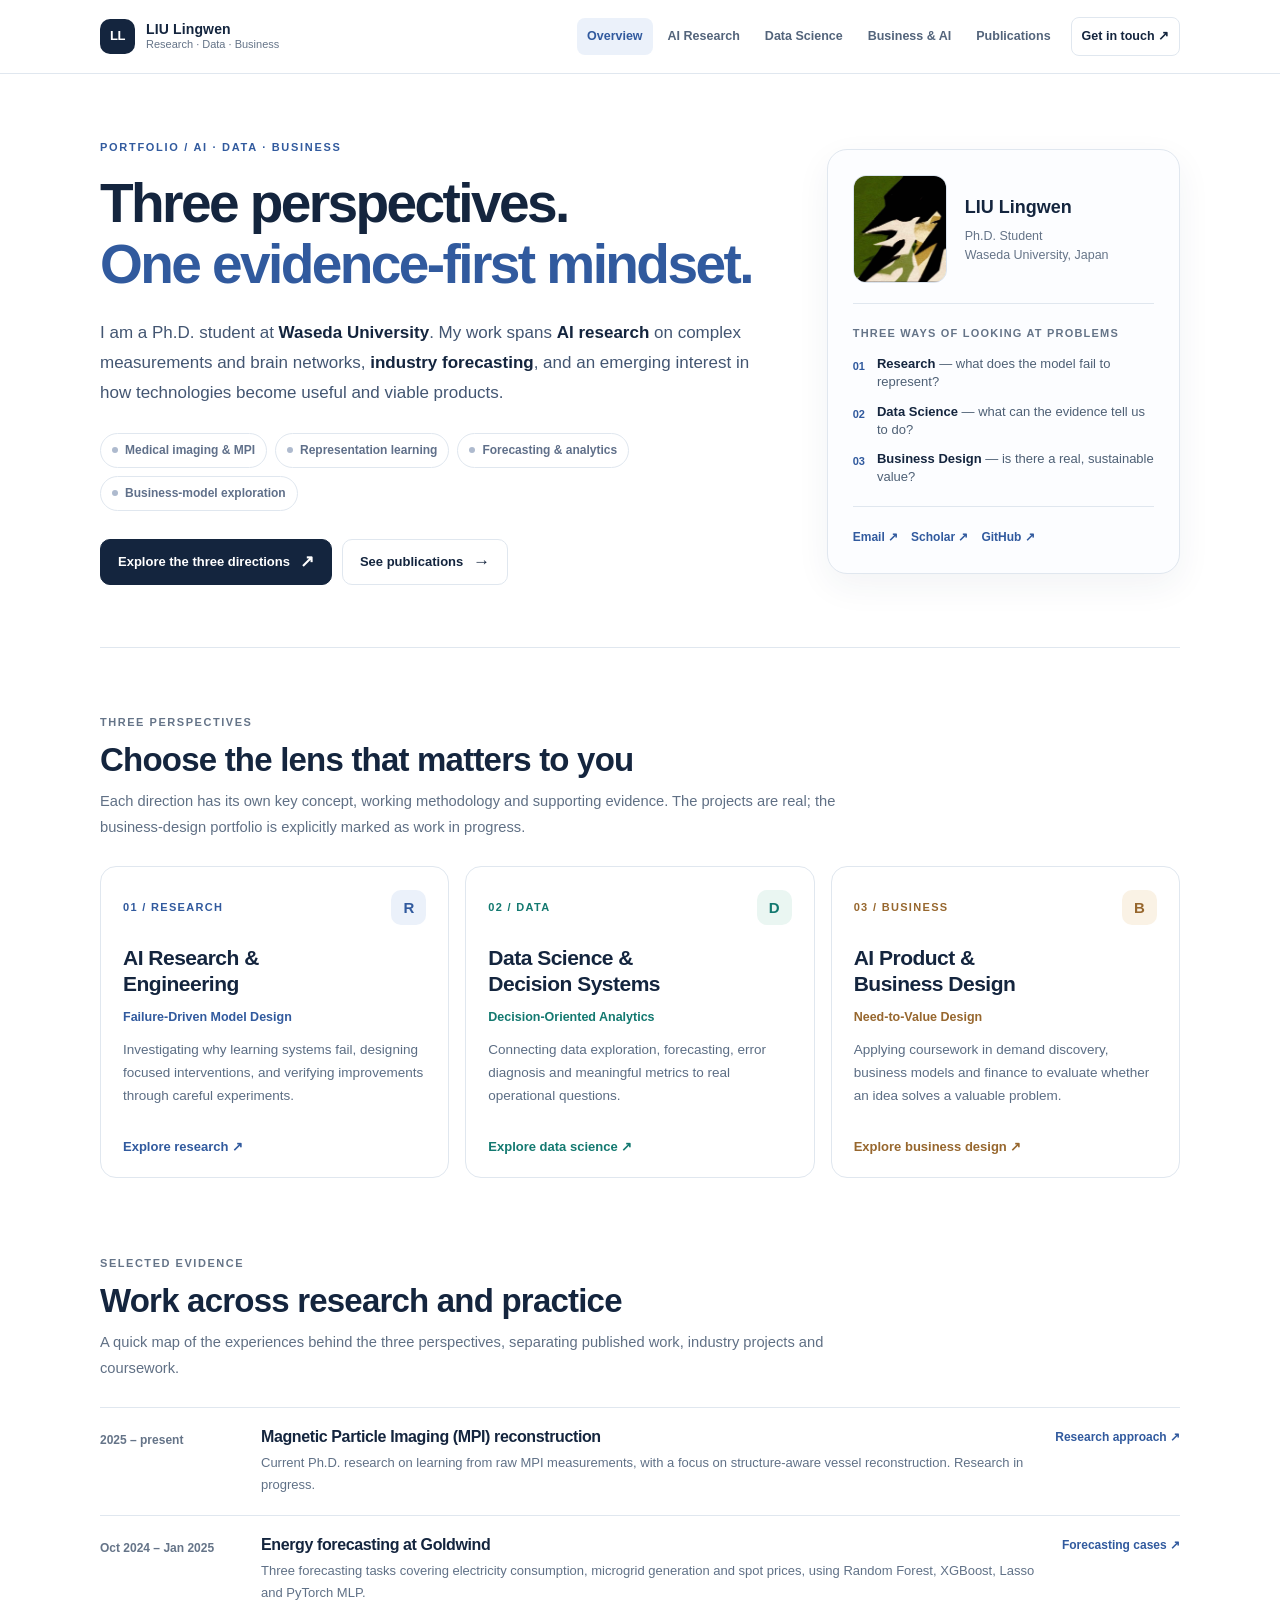
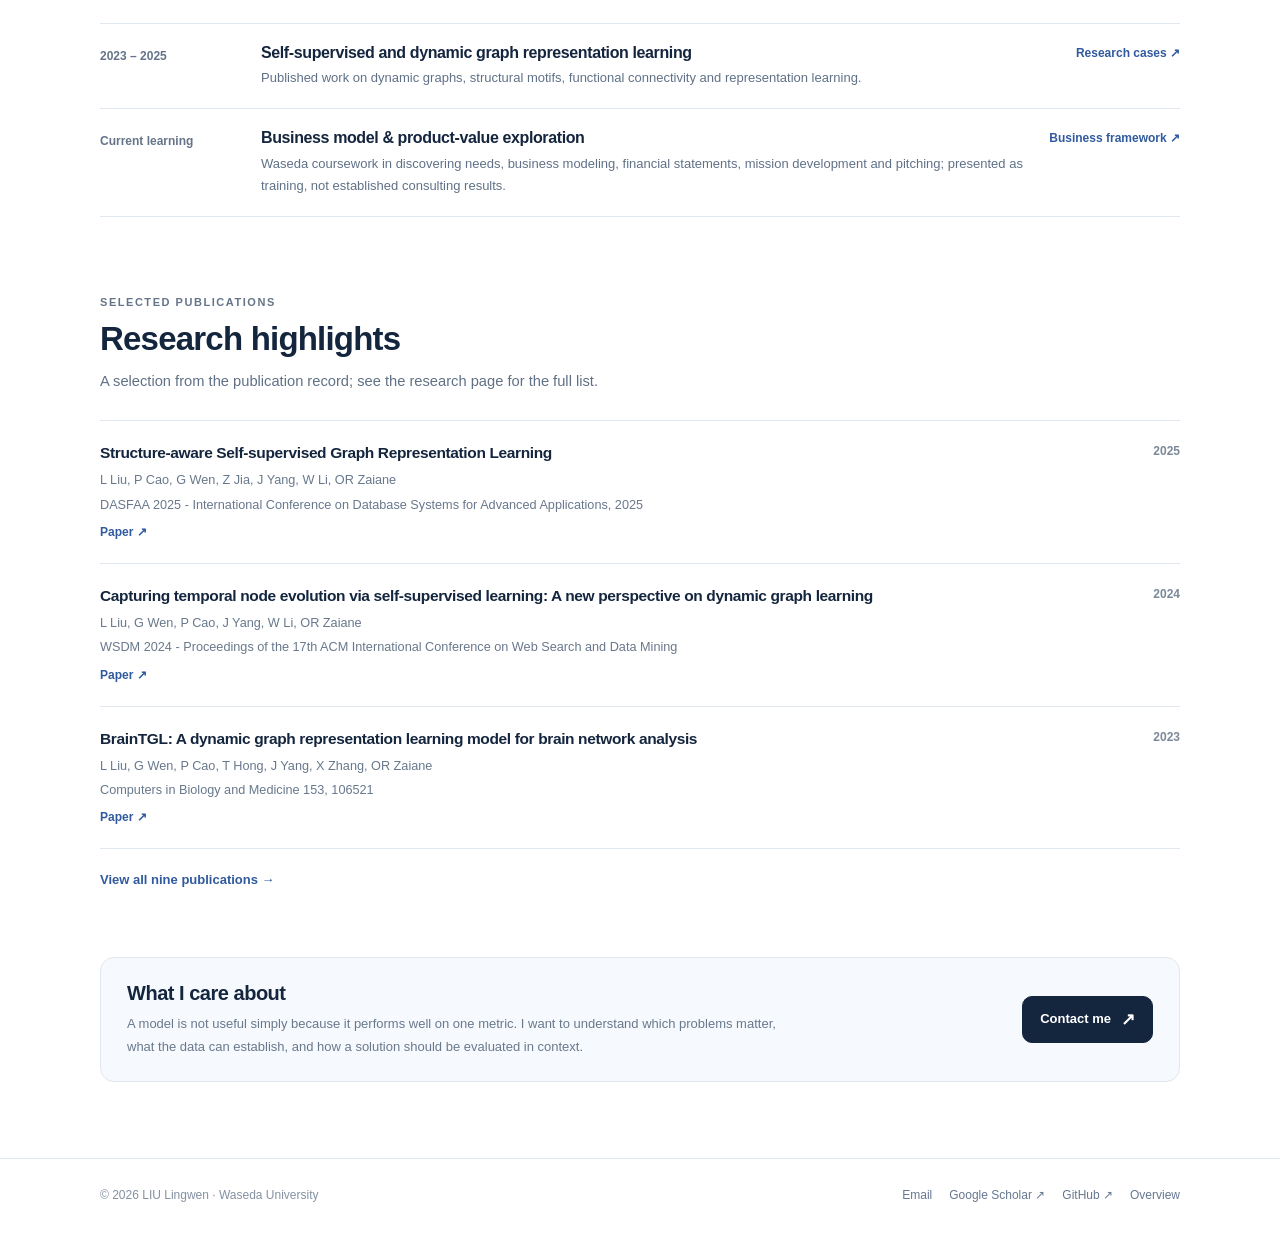
==== index.html @ de0b831f "Add files via upload" ====
<!doctype html>
<html lang="en">
<head>
  <meta charset="utf-8">
  <meta name="viewport" content="width=device-width, initial-scale=1">
  <meta name="description" content="Liu Lingwen | AI research, data science and business design — projects, working methods and publications.">
  <meta name="theme-color" content="#ffffff">
  <title>Overview | LIU Lingwen</title>
  <link rel="stylesheet" href="styles.css">
</head>
<body class="">
  <a class="visually-hidden" href="#main">Skip to main content</a>
  <header class="site-nav">
      <div class="nav-wrap wrap">
        <a class="site-brand" href="index.html" aria-label="Liu Lingwen, home">
          <span class="brand-mark">LL</span>
          <span class="brand-word"><strong>LIU Lingwen</strong><span>Research · Data · Business</span></span>
        </a>
        <nav class="nav-links" aria-label="Primary navigation">
          <a href="index.html" aria-current="page">Overview</a>
          <a href="research.html">AI Research</a>
          <a href="data-science.html">Data Science</a>
          <a href="business.html">Business & AI</a>
          <a href="research.html#publications">Publications</a>
          <a class="nav-contact" href="mailto:liulingwen@akane.waseda.jp">Get in touch ↗</a>
        </nav>
      </div>
    </header>
  <main id="main" class="wrap">
  <section class="hero"><div class="hero-grid">
    <div><div class="eyebrow">Portfolio / AI · Data · Business</div>
      <h1>Three perspectives.<br><span class="punch">One evidence-first mindset.</span></h1><p class="lead">I am a Ph.D. student at <strong>Waseda University</strong>. My work spans <strong>AI research</strong> on complex measurements and brain networks, <strong>industry forecasting</strong>, and an emerging interest in how technologies become useful and viable products.</p>
      <div class="pill-row"><span class="pill">Medical imaging & MPI</span><span class="pill">Representation learning</span><span class="pill">Forecasting & analytics</span><span class="pill">Business-model exploration</span></div><div class="cta-row"><a class="btn primary" href="#directions">Explore the three directions <span class="arr" aria-hidden="true">↗</span></a><a class="btn ghost" href="research.html#publications">See publications <span class="arr" aria-hidden="true">→</span></a></div>
    </div>
    <aside class="profile-panel" aria-label="Profile and current focus">
    <div class="profile-top">
      <div class="avatar" role="img" aria-label="Portrait placeholder; add selfphoto.jpg to show a photograph">
        <span aria-hidden="true">LL</span>
        <img src="selfphoto.jpg" alt="Liu Lingwen" onerror="this.remove()">
      </div>
      <div><div class="profile-name">LIU Lingwen</div><div class="profile-sub">Ph.D. Student<br>Waseda University, Japan</div></div>
    </div>
    <hr class="soft-divider">
    <div class="micro-heading">Three ways of looking at problems</div>
    <div class="panel-list">
      <div class="panel-item"><span class="num">01</span><span><strong>Research</strong> — what does the model fail to represent?</span></div>
      <div class="panel-item"><span class="num">02</span><span><strong>Data Science</strong> — what can the evidence tell us to do?</span></div>
      <div class="panel-item"><span class="num">03</span><span><strong>Business Design</strong> — is there a real, sustainable value?</span></div>
    </div>
    <hr class="soft-divider">
    <div class="quicklinks"><a href="mailto:liulingwen@akane.waseda.jp">Email ↗</a><a href="https://scholar.google.com/citations?user=CKPYcu4AAAAJ&amp;hl=en&amp;oi=ao">Scholar ↗</a><a href="https://github.com/LLW-WU">GitHub ↗</a></div>
  </aside>
    </div></section><section class="section" id="directions"><div class="section-title-row"><div><div class="section-kicker">Three perspectives</div><h2 class="section-title">Choose the lens that matters to you</h2><p class="section-intro">Each direction has its own key concept, working methodology and supporting evidence. The projects are real; the business-design portfolio is explicitly marked as work in progress.</p></div></div><div class="track-grid">
  <a class="track-card" href="research.html"><div class="track-top"><span class="track-index">01 / RESEARCH</span><span class="track-icon">R</span></div>
    <h3>AI Research &amp;<br>Engineering</h3><div class="key">Failure-Driven Model Design</div>
    <p>Investigating why learning systems fail, designing focused interventions, and verifying improvements through careful experiments.</p>
    <div class="track-foot">Explore research <span aria-hidden="true">↗</span></div></a>
  <a class="track-card data" href="data-science.html"><div class="track-top"><span class="track-index">02 / DATA</span><span class="track-icon">D</span></div>
    <h3>Data Science &amp;<br>Decision Systems</h3><div class="key">Decision-Oriented Analytics</div>
    <p>Connecting data exploration, forecasting, error diagnosis and meaningful metrics to real operational questions.</p>
    <div class="track-foot">Explore data science <span aria-hidden="true">↗</span></div></a>
  <a class="track-card business" href="business.html"><div class="track-top"><span class="track-index">03 / BUSINESS</span><span class="track-icon">B</span></div>
    <h3>AI Product &amp;<br>Business Design</h3><div class="key">Need-to-Value Design</div>
    <p>Applying coursework in demand discovery, business models and finance to evaluate whether an idea solves a valuable problem.</p>
    <div class="track-foot">Explore business design <span aria-hidden="true">↗</span></div></a>
</div></section><section class="section"><div class="section-title-row"><div><div class="section-kicker">Selected evidence</div><h2 class="section-title">Work across research and practice</h2><p class="section-intro">A quick map of the experiences behind the three perspectives, separating published work, industry projects and coursework.</p></div></div><div class="evidence-list"><article class="evidence-row"><div class="e-date">2025 – present</div><div><h3>Magnetic Particle Imaging (MPI) reconstruction</h3><p>Current Ph.D. research on learning from raw MPI measurements, with a focus on structure-aware vessel reconstruction. Research in progress.</p></div><a href="research.html#mpi">Research approach ↗</a></article><article class="evidence-row"><div class="e-date">Oct 2024 – Jan 2025</div><div><h3>Energy forecasting at Goldwind</h3><p>Three forecasting tasks covering electricity consumption, microgrid generation and spot prices, using Random Forest, XGBoost, Lasso and PyTorch MLP.</p></div><a href="data-science.html#goldwind">Forecasting cases ↗</a></article><article class="evidence-row"><div class="e-date">2023 – 2025</div><div><h3>Self-supervised and dynamic graph representation learning</h3><p>Published work on dynamic graphs, structural motifs, functional connectivity and representation learning.</p></div><a href="research.html#research-cases">Research cases ↗</a></article><article class="evidence-row"><div class="e-date">Current learning</div><div><h3>Business model & product-value exploration</h3><p>Waseda coursework in discovering needs, business modeling, financial statements, mission development and pitching; presented as training, not established consulting results.</p></div><a href="business.html#coursework">Business framework ↗</a></article></div></section><section class="section"><div class="section-title-row"><div><div class="section-kicker">Selected publications</div><h2 class="section-title">Research highlights</h2><p class="section-intro">A selection from the publication record; see the research page for the full list.</p></div></div><div class="pub-list">
<article class="publication"><div><h3>Structure-aware Self-supervised Graph Representation Learning</h3><p>L Liu, P Cao, G Wen, Z Jia, J Yang, W Li, OR Zaiane</p><p>DASFAA 2025 - International Conference on Database Systems for Advanced Applications, 2025</p><div class="pub-actions"><a href="https://dasfaa2025.github.io/paper/research/research_431_paper.pdf" target="_blank" rel="noopener noreferrer">Paper ↗</a></div></div><span class="pub-year">2025</span></article>
<article class="publication"><div><h3>Capturing temporal node evolution via self-supervised learning: A new perspective on dynamic graph learning</h3><p>L Liu, G Wen, P Cao, J Yang, W Li, OR Zaiane</p><p>WSDM 2024 - Proceedings of the 17th ACM International Conference on Web Search and Data Mining</p><div class="pub-actions"><a href="https://dl.acm.org/doi/abs/10.1145/3616855.3635765" target="_blank" rel="noopener noreferrer">Paper ↗</a></div></div><span class="pub-year">2024</span></article>
<article class="publication"><div><h3>BrainTGL: A dynamic graph representation learning model for brain network analysis</h3><p>L Liu, G Wen, P Cao, T Hong, J Yang, X Zhang, OR Zaiane</p><p>Computers in Biology and Medicine 153, 106521</p><div class="pub-actions"><a href="https://www.sciencedirect.com/science/article/pii/S001048252201229X" target="_blank" rel="noopener noreferrer">Paper ↗</a></div></div><span class="pub-year">2023</span></article>
</div><p style="margin-top:16px"><a class="text-link" href="research.html#publications">View all nine publications →</a></p></section><div class="callout"><div><h3>What I care about</h3><p>A model is not useful simply because it performs well on one metric. I want to understand which problems matter, what the data can establish, and how a solution should be evaluated in context.</p></div><a class="btn primary" href="mailto:liulingwen@akane.waseda.jp">Contact me <span class="arr">↗</span></a></div>
  </main>
  <footer class="site-footer">
      <div class="wrap footer-inner">
        <span>© 2026 LIU Lingwen · Waseda University</span>
        <nav class="footer-links" aria-label="Footer links">
          <a href="mailto:liulingwen@akane.waseda.jp">Email</a>
          <a href="https://scholar.google.com/citations?user=CKPYcu4AAAAJ&amp;hl=en&amp;oi=ao" target="_blank" rel="noopener noreferrer">Google Scholar ↗</a>
          <a href="https://github.com/LLW-WU" target="_blank" rel="noopener noreferrer">GitHub ↗</a>
          <a href="index.html">Overview</a>
        </nav>
      </div>
    </footer>
</body>
</html>
---- styles.css ----
/*
 * Liu Lingwen — Three-track portfolio
 * Static, dependency-free, responsive. Edit design tokens below.
 */
:root {
  --ink: #14253e;
  --ink-2: #253a56;
  --body: #314357;
  --muted: #657488;
  --line: #e0e7ef;
  --pale: #f5f8fb;
  --surface: #ffffff;
  --blue: #315a9e;
  --blue-soft: #ebf1fa;
  --green: #137970;
  --green-soft: #eaf6f2;
  --gold: #97672e;
  --gold-soft: #faf2e5;
  --max: 1080px;
  --radius: 15px;
  --shadow: 0 12px 35px rgba(26, 52, 83, .06);
}
* { box-sizing: border-box; }
html { scroll-behavior: smooth; scroll-padding-top: 88px; }
body { margin: 0; color: var(--body); background: var(--surface); font: 15.5px/1.75 ui-sans-serif, -apple-system, BlinkMacSystemFont, 'Segoe UI', 'Noto Sans', 'Helvetica Neue', Arial, sans-serif; }
a { color: var(--blue); text-decoration: none; }
a:hover { text-decoration: underline; }
a:focus-visible, summary:focus-visible { outline: 3px solid #93b4f4; outline-offset: 4px; border-radius: 4px; }
button, input { font: inherit; }
h1,h2,h3,h4,p { margin-top: 0; }
h1,h2,h3,h4 { color: var(--ink); line-height: 1.22; letter-spacing: -.024em; }
p { margin-bottom: 1em; }
strong { color: var(--ink); }
small { font-size: 12px; }
.wrap { width: min(var(--max), calc(100% - 44px)); margin: 0 auto; }
.visually-hidden { position: absolute; width: 1px; height: 1px; padding: 0; margin: -1px; overflow: hidden; clip: rect(0,0,0,0); white-space: nowrap; border: 0; }

/* Navigation */
.site-nav { position: sticky; top: 0; z-index: 30; background: rgba(255, 255, 255, .96); backdrop-filter: blur(16px); border-bottom: 1px solid var(--line); }
.nav-wrap { min-height: 73px; display: flex; justify-content: space-between; align-items: center; gap: 16px; }
.site-brand { display: inline-flex; align-items: center; gap: 11px; text-decoration: none; flex-shrink: 0; }
.site-brand:hover { text-decoration: none; }
.brand-mark { height: 35px; width: 35px; display: grid; place-items: center; border-radius: 10px; background: var(--ink); color: white; font-weight: 780; letter-spacing: -.04em; font-size: 13px; }
.brand-word { display: flex; flex-direction: column; line-height: 1.25; }
.brand-word strong { color: var(--ink); font-size: 14px; letter-spacing: .01em; }
.brand-word span { font-size: 11px; color: var(--muted); }
.nav-links { display: flex; gap: 5px; flex-wrap: wrap; align-items: center; justify-content: flex-end; }
.nav-links a { font-size: 12.5px; font-weight: 650; color: #53647b; border-radius: 8px; padding: 8px 10px; white-space: nowrap; }
.nav-links a:hover { background: var(--pale); color: var(--ink); text-decoration: none; }
.nav-links a[aria-current='page'] { background: var(--blue-soft); color: var(--blue); }
.nav-links .nav-contact { margin-left: 5px; border: 1px solid var(--line); color: var(--ink); }

/* Hero */
.hero { padding: 64px 0 62px; border-bottom: 1px solid var(--line); }
.hero-grid { display: grid; grid-template-columns: minmax(0, 1.45fr) minmax(275px, .78fr); gap: 70px; align-items: center; }
.eyebrow { font-size: 11px; font-weight: 800; letter-spacing: .155em; color: var(--blue); text-transform: uppercase; margin-bottom: 16px; }
.hero h1 { font-weight: 760; font-size: clamp(34px, 4.3vw, 57px); line-height: 1.105; max-width: 730px; letter-spacing: -.047em; margin-bottom: 23px; }
.hero .lead { font-size: 17px; line-height: 1.78; color: #435672; max-width: 690px; margin-bottom: 24px; }
.hero .lead strong { color: var(--ink); }
.punch { color: var(--blue); }
.pill-row { display: flex; flex-wrap: wrap; gap: 8px; margin: 16px 0 28px; }
.pill { display: inline-flex; align-items: center; gap: 7px; font-size: 12px; font-weight: 600; padding: 6px 11px; color: #60708a; border: 1px solid var(--line); background: #fff; border-radius: 999px; }
.pill::before { content: ''; height: 6px; width: 6px; border-radius: 50%; background: #aebace; }
.cta-row { display: flex; flex-wrap: wrap; gap: 10px; align-items: center; }
.btn { display: inline-flex; justify-content: center; align-items: center; gap: 10px; font-size: 13px; font-weight: 750; padding: 11px 17px; border-radius: 10px; border: 1px solid var(--line); background: white; color: var(--ink); transition: .15s ease; }
.btn:hover { text-decoration: none; transform: translateY(-1px); box-shadow: var(--shadow); }
.btn.primary { background: var(--ink); color: white; border-color: var(--ink); }
.btn.ghost { background: #fff; }
.btn .arr { font-size: 17px; line-height: .8; }
.profile-panel, .concept-panel { border: 1px solid var(--line); border-radius: 20px; padding: 25px; background: #fcfdff; box-shadow: var(--shadow); }
.profile-top { display: flex; gap: 18px; align-items: center; }
.avatar { flex: none; width: 94px; height: 108px; background: #e9eef6; border: 1px solid #dbe4ee; border-radius: 13px; overflow: hidden; position: relative; display: grid; place-items: center; }
.avatar span { font-weight: 760; color: #8193aa; font-size: 27px; }
.avatar img { width: 100%; height: 100%; position: absolute; inset: 0; object-fit: cover; }
.profile-name { color: var(--ink); font-size: 18px; font-weight: 760; margin-bottom: 3px; }
.profile-sub { color: var(--muted); font-size: 12.5px; line-height: 1.55; }
.soft-divider { border: 0; border-top: 1px solid var(--line); margin: 20px 0; }
.micro-heading { font-size: 11px; font-weight: 800; letter-spacing: .11em; text-transform: uppercase; color: var(--muted); margin-bottom: 12px; }
.panel-list { display: grid; gap: 11px; }
.panel-item { display: flex; align-items: flex-start; gap: 12px; }
.panel-item .num { flex: none; color: var(--blue); font-weight: 800; font-size: 11px; padding-top: 2px; }
.panel-item span:last-child { line-height: 1.4; font-size: 13px; color: #4e6075; }
.panel-item strong { font-size: 13px; }
.quicklinks { display: flex; flex-wrap: wrap; gap: 9px 13px; font-size: 12px; font-weight: 650; }
.quicklinks a { white-space: nowrap; }
.concept-panel .concept-word { font-size: clamp(25px, 2.5vw, 33px); font-weight: 770; color: var(--ink); line-height: 1.18; letter-spacing: -.035em; margin: 12px 0 12px; }
.concept-panel .concept-definition { font-size: 14px; color: #52647c; line-height: 1.7; }
.concept-panel .concept-note { font-size: 12px; color: var(--muted); }
.theme-research { --theme: var(--blue); --theme-soft: var(--blue-soft); }
.theme-data { --theme: var(--green); --theme-soft: var(--green-soft); }
.theme-business { --theme: var(--gold); --theme-soft: var(--gold-soft); }
.theme-research .eyebrow,.theme-data .eyebrow,.theme-business .eyebrow { color: var(--theme); }
.theme-research .punch,.theme-data .punch,.theme-business .punch { color: var(--theme); }
.theme-research .concept-panel,.theme-data .concept-panel,.theme-business .concept-panel { background: var(--theme-soft); border-color: transparent; }

/* Sections */
.section { padding: 65px 0 0; }
.section + .section { padding-top: 76px; }
.section-title-row { display: flex; justify-content: space-between; align-items: end; gap: 20px; margin-bottom: 26px; }
.section-kicker { font-size: 11px; text-transform: uppercase; color: var(--muted); letter-spacing: .14em; font-weight: 790; margin-bottom: 7px; }
.section-title { font-size: clamp(24px, 2.8vw, 33px); margin: 0 0 9px; }
.section-intro { max-width: 740px; font-size: 14.7px; color: #607085; margin: 0; }
.text-link { font-size: 13px; font-weight: 720; white-space: nowrap; }
.text-link:hover { text-decoration: underline; }

/* Overview cards */
.track-grid { display: grid; grid-template-columns: repeat(3, minmax(0,1fr)); gap: 16px; }
.track-card { --theme: var(--blue); --theme-soft: var(--blue-soft); border: 1px solid var(--line); border-radius: 16px; padding: 23px 22px 19px; display: flex; flex-direction: column; min-height: 309px; transition: transform .18s, box-shadow .18s, border-color .18s; color: var(--body); }
.track-card:hover { transform: translateY(-4px); box-shadow: var(--shadow); border-color: #c6d3e7; text-decoration: none; }
.track-card.data { --theme: var(--green); --theme-soft: var(--green-soft); }
.track-card.business { --theme: var(--gold); --theme-soft: var(--gold-soft); }
.track-top { display: flex; align-items: center; justify-content: space-between; margin-bottom: 20px; }
.track-index { color: var(--theme); font-weight: 800; font-size: 11px; letter-spacing: .12em; }
.track-icon { height: 35px; width: 35px; display: grid; place-items: center; background: var(--theme-soft); color: var(--theme); border-radius: 10px; font-weight: 800; font-size: 15px; }
.track-card h3 { font-size: 21px; margin-bottom: 10px; }
.track-card .key { font-weight: 750; font-size: 12.5px; color: var(--theme); margin-bottom: 11px; }
.track-card p { font-size: 13.5px; color: #5b6d84; line-height: 1.7; }
.track-card .track-foot { margin-top: auto; padding-top: 14px; color: var(--theme); font-size: 13px; font-weight: 750; }

/* Steps and decision logic */
.steps { display: grid; grid-template-columns: repeat(5, minmax(0,1fr)); gap: 9px; counter-reset: st; }
.step { position: relative; min-height: 176px; border: 1px solid var(--line); background: #fcfdff; border-radius: 12px; padding: 17px 14px; }
.step::after { content: '→'; position: absolute; right: -14px; top: 23px; z-index: 1; font-size: 19px; font-weight: 800; color: #9facbb; }
.step:last-child::after { display: none; }
.step-n { font-size: 11px; color: var(--theme,var(--blue)); font-weight: 820; display: block; margin-bottom: 14px; }
.step h3 { font-size: 14px; letter-spacing: -.015em; margin-bottom: 7px; }
.step p { font-size: 12px; line-height: 1.55; color: #627187; margin: 0; }
.judgment-bar { display: grid; grid-template-columns: minmax(160px, .23fr) 1fr; gap: 22px; border-left: 3px solid var(--theme,var(--blue)); padding: 16px 18px; margin-top: 18px; background: #f8fafc; border-radius: 0 12px 12px 0; }
.judgment-bar strong { font-size: 13px; }
.judgment-bar p { font-size: 13px; margin: 0; }

/* Case study */
.case-grid { display: grid; grid-template-columns: repeat(2, minmax(0,1fr)); gap: 16px; }
.case-grid.three { grid-template-columns: repeat(3, minmax(0,1fr)); }
.case-card { padding: 24px; border: 1px solid var(--line); border-radius: 15px; background: white; }
.case-card.feature { background: #fafdff; }
.case-card h3 { font-size: 19px; margin: 10px 0 10px; }
.case-card p { font-size: 13.5px; color: #50637a; }
.case-card ul { font-size: 13.5px; padding-left: 18px; margin: 8px 0 16px; }
.case-card li { margin: 5px 0; }
.card-top { display: flex; flex-wrap: wrap; gap: 7px; align-items: center; }
.status { display: inline-flex; border: 1px solid #d5e1ee; background: #f4f7fb; border-radius: 7px; padding: 3px 8px; font-size: 10.5px; font-weight: 720; color: #54708e; line-height: 1.5; }
.status.published { color: #315f58; background: #eef8f5; border-color: #d4eee5; }
.status.ongoing { color: #805e2a; background: #fcf7ea; border-color: #f0e3c8; }
.status.practice { color: #765f84; background: #f8f3fc; border-color: #e7d9f1; }
.case-meta { font-size: 11.5px !important; color: #7a8997 !important; }
.case-label { font-size: 11px; text-transform: uppercase; letter-spacing: .11em; color: var(--theme, var(--blue)); font-weight: 820; margin-bottom: 5px; }
.case-pair { display: grid; grid-template-columns: 100px 1fr; padding: 10px 0; border-top: 1px solid #e5ebf1; gap: 12px; }
.case-pair dt { font-size: 11.5px; font-weight: 800; color: var(--ink); }
.case-pair dd { font-size: 12.5px; color: #5a6b80; margin: 0; }
.case-pairs { margin: 15px 0 0; }
.case-footer { margin-top: 16px; padding-top: 11px; border-top: 1px solid var(--line); font-size: 12.5px; }
.case-footer a { font-weight: 730; }
.feature-story { display: grid; grid-template-columns: 1.16fr .84fr; gap: 40px; padding: 29px; background: #f8fafc; border-radius: 18px; border: 1px solid var(--line); }
.feature-story h3 { font-size: 25px; margin: 13px 0; }
.feature-story p { color: #53647c; font-size: 14px; }
.feature-story .story-support { border-left: 1px solid #d9e2eb; padding-left: 25px; }
.feature-story dl { margin: 0; }
.feature-story dt { color: var(--ink); font-weight: 760; font-size: 12px; margin: 0 0 3px; }
.feature-story dd { color: #5b6c80; font-size: 12.5px; margin: 0 0 16px; }
.context-note { background: #fbfcfe; border: 1px dashed #cbd7e4; border-radius: 12px; font-size: 12.5px; padding: 13px 16px; color: #64758b; margin-top: 18px; }

/* Evidence timeline / publication list */
.evidence-list { border-top: 1px solid var(--line); }
.evidence-row { display: grid; grid-template-columns: 138px minmax(0,1fr) auto; gap: 23px; padding: 19px 0; border-bottom: 1px solid var(--line); align-items: start; }
.evidence-row .e-date { color: var(--muted); font-weight: 680; font-size: 12px; padding-top: 3px; }
.evidence-row h3 { font-size: 16px; margin: 0 0 5px; }
.evidence-row p { font-size: 13px; color: #607187; line-height: 1.7; margin: 0; }
.evidence-row a { font-size: 12px; white-space: nowrap; font-weight: 730; }
.pub-list { border-top: 1px solid var(--line); }
.publication { display: grid; grid-template-columns: minmax(0,1fr) 64px; gap: 23px; border-bottom: 1px solid var(--line); padding: 20px 0; }
.publication h3 { font-size: 15.5px; line-height: 1.55; margin-bottom: 5px; font-weight: 720; }
.publication p { font-size: 12.7px; margin: 0 0 4px; color: #68788c; line-height: 1.6; }
.publication .pub-summary { font-size: 12.9px; color: #52647d; margin-top: 9px; line-height: 1.7; }
.publication .pub-actions { margin-top: 7px; font-size: 12px; font-weight: 730; }
.publication .pub-year { text-align: right; color: #7b8998; font-weight: 700; font-size: 12px; }

/* Additional layouts */
.split { display: grid; grid-template-columns: 1fr 1fr; gap: 35px; }
.prose h3 { font-size: 19px; margin-bottom: 8px; }
.prose p { font-size: 14px; color: #5e6d81; }
.mini-list { list-style: none; padding: 0; margin: 0; border-top: 1px solid var(--line); }
.mini-list li { display: grid; grid-template-columns: 32px 1fr; gap: 12px; border-bottom: 1px solid var(--line); padding: 12px 0; font-size: 13px; }
.mini-list .mini-icon { color: var(--theme,var(--blue)); font-weight: 800; }
.deliverables { display: grid; grid-template-columns: repeat(3,1fr); gap: 12px; }
.deliverable { border: 1px solid var(--line); padding: 19px; border-radius: 12px; background: #fff; }
.deliverable h3 { font-size: 15px; margin: 4px 0 9px; }
.deliverable p { font-size: 12.5px; color: #637387; margin: 0; }
.disclosure { background: #f9fbfe; border: 1px solid var(--line); border-radius: 12px; padding: 0 18px; margin-top: 14px; }
.disclosure summary { cursor: pointer; padding: 13px 0; color: var(--ink); font-weight: 720; font-size: 13px; }
.disclosure div { border-top: 1px solid var(--line); padding: 12px 0 16px; color: #61718a; font-size: 13px; }
.tag-list { display: flex; flex-wrap: wrap; gap: 6px; }
.tag { font-size: 11px; color: #657992; padding: 3px 9px; background: #f2f6fa; border-radius: 999px; }
.callout { display: flex; gap: 22px; align-items: center; justify-content: space-between; background: #f6f9fd; border: 1px solid var(--line); padding: 23px 26px; border-radius: 14px; margin-top: 65px; }
.callout h3 { font-size: 20px; margin: 0 0 7px; }
.callout p { max-width: 660px; font-size: 13px; margin: 0; color: #69798c; }

/* Footer */
.site-footer { margin-top: 76px; border-top: 1px solid var(--line); padding: 26px 0 42px; }
.footer-inner { display: flex; justify-content: space-between; flex-wrap: wrap; gap: 15px; font-size: 12px; color: #8491a3; }
.footer-links { display: flex; flex-wrap: wrap; gap: 17px; }
.footer-links a { color: #657790; }

@media (max-width: 930px) {
  .hero-grid { gap: 28px; grid-template-columns: minmax(0,1fr) 290px; }
  .case-grid.three { grid-template-columns: repeat(2,1fr); }
  .steps { grid-template-columns: repeat(3,minmax(0,1fr)); }
  .step::after { display: none; }
}
@media (max-width: 740px) {
  .wrap { width: min(var(--max), calc(100% - 32px)); }
  .nav-wrap { align-items: flex-start; padding: 11px 0; flex-direction: column; gap: 7px; }
  .site-nav { position: relative; }
  .nav-links { justify-content: flex-start; gap: 3px; width: 100%; overflow-x: auto; flex-wrap: nowrap; padding-bottom: 3px; }
  .nav-links a { padding: 6px 8px; font-size: 11.5px; }
  .nav-links .nav-contact { display: none; }
  .hero { padding: 42px 0 45px; }
  .hero-grid { grid-template-columns: 1fr; gap: 29px; }
  .hero h1 { font-size: clamp(31px, 8vw, 45px); }
  .hero .lead { font-size: 15.3px; }
  .profile-panel,.concept-panel { padding: 19px; }
  .section,.section + .section { padding-top: 52px; }
  .section-title-row { align-items: flex-start; flex-direction: column; gap: 6px; }
  .track-grid { grid-template-columns: 1fr; }
  .track-card { min-height: 0; }
  .steps { grid-template-columns: repeat(2,1fr); }
  .case-grid,.case-grid.three { grid-template-columns: 1fr; }
  .feature-story,.split { grid-template-columns: 1fr; gap: 14px; }
  .feature-story .story-support { padding-left: 0; border-left: 0; border-top: 1px solid var(--line); padding-top: 15px; }
  .evidence-row { grid-template-columns: 1fr; gap: 5px; }
  .evidence-row a { width: fit-content; }
  .judgment-bar { grid-template-columns: 1fr; gap: 3px; }
  .deliverables { grid-template-columns: 1fr; }
  .callout { align-items: flex-start; flex-direction: column; }
}
@media (max-width: 450px) {
  .steps { grid-template-columns: 1fr; }
  .step { min-height: 0; }
  .avatar { height: 94px; width: 82px; }
  .publication { grid-template-columns: minmax(0,1fr) 45px; gap: 10px; }
  .case-pair { grid-template-columns: 82px 1fr; }
}
@media (prefers-reduced-motion: reduce) {
  html { scroll-behavior: auto; }
  .track-card,.btn { transition: none; }
}
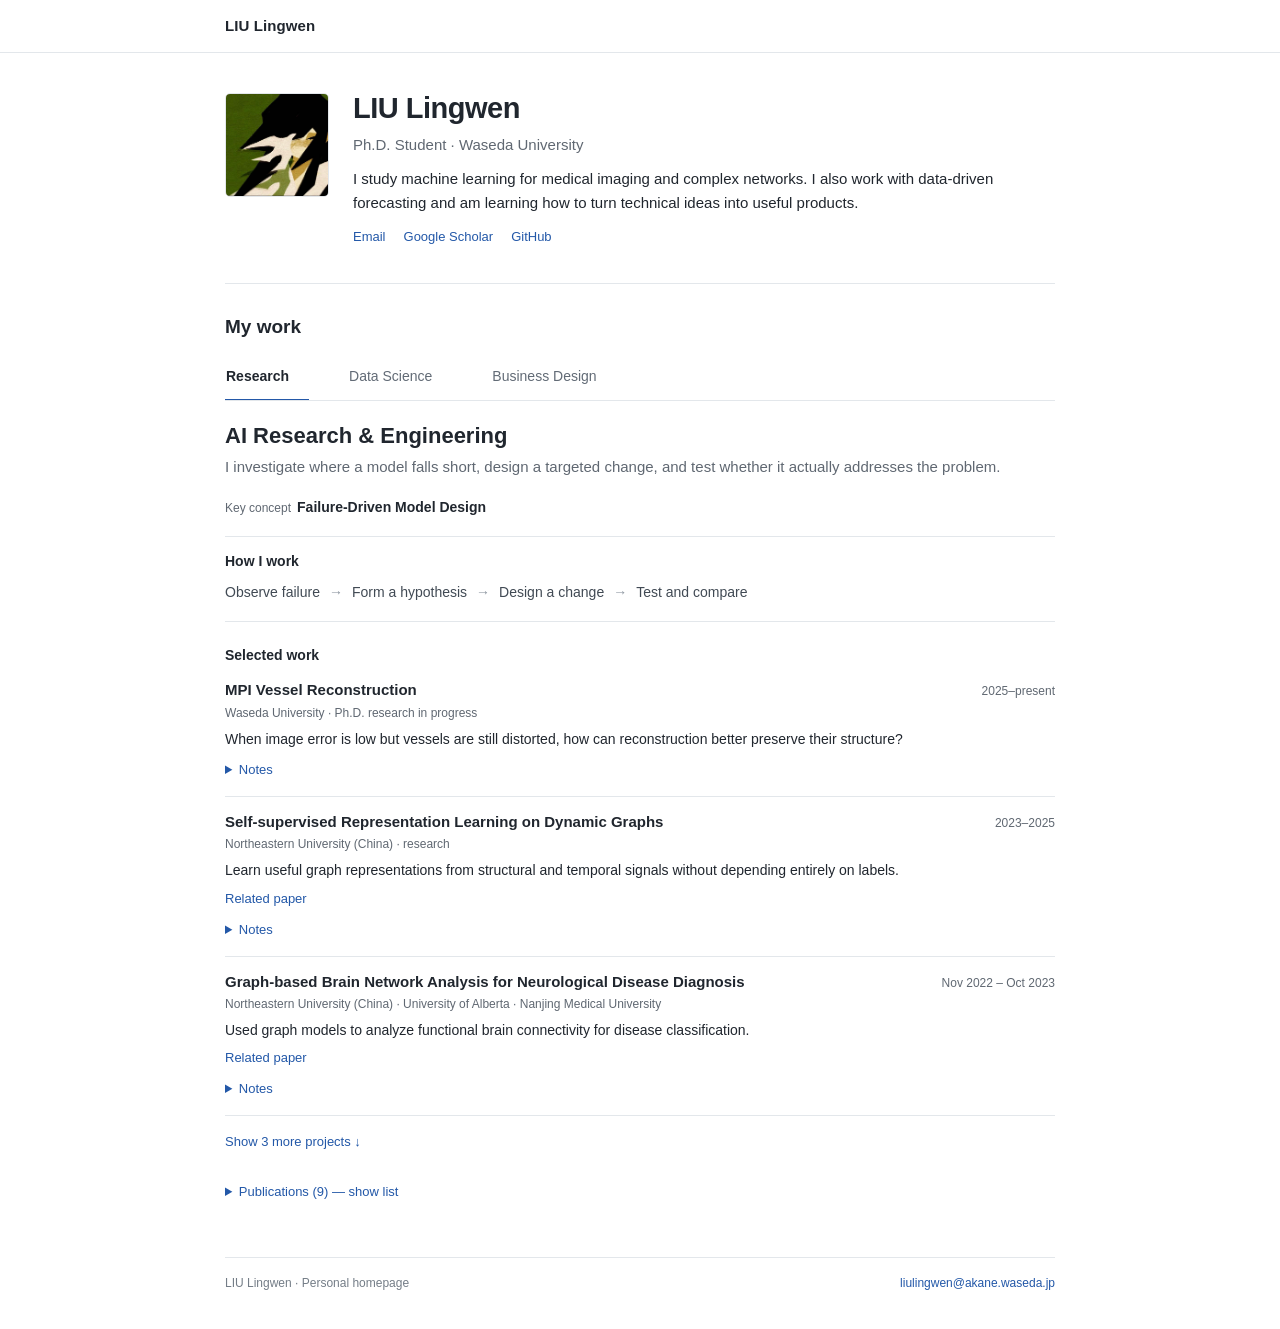
==== commit 1f991dab: "Add files via upload" ====
--- a/index.html
+++ b/index.html
@@ -3,82 +3,49 @@
 <head>
   <meta charset="utf-8">
   <meta name="viewport" content="width=device-width, initial-scale=1">
-  <meta name="description" content="Liu Lingwen | AI research, data science and business design — projects, working methods and publications.">
+  <meta name="description" content="LIU Lingwen — research, data science and business design.">
   <meta name="theme-color" content="#ffffff">
-  <title>Overview | LIU Lingwen</title>
-  <link rel="stylesheet" href="styles.css">
+  <title>LIU Lingwen | Personal Homepage</title>
+  <link rel="stylesheet" href="style.css">
+  <script defer src="content.js"></script>
+  <script defer src="app.js"></script>
 </head>
-<body class="">
-  <a class="visually-hidden" href="#main">Skip to main content</a>
-  <header class="site-nav">
-      <div class="nav-wrap wrap">
-        <a class="site-brand" href="index.html" aria-label="Liu Lingwen, home">
-          <span class="brand-mark">LL</span>
-          <span class="brand-word"><strong>LIU Lingwen</strong><span>Research · Data · Business</span></span>
-        </a>
-        <nav class="nav-links" aria-label="Primary navigation">
-          <a href="index.html" aria-current="page">Overview</a>
-          <a href="research.html">AI Research</a>
-          <a href="data-science.html">Data Science</a>
-          <a href="business.html">Business & AI</a>
-          <a href="research.html#publications">Publications</a>
-          <a class="nav-contact" href="mailto:liulingwen@akane.waseda.jp">Get in touch ↗</a>
-        </nav>
+<body>
+  <a class="skip-link" href="#main">Skip to content</a>
+  <header class="site-header">
+    <div class="container header-inner">
+      <a class="site-name" href="#home">LIU Lingwen</a>
+      <nav class="site-links" aria-label="External links" id="header-links"></nav>
+    </div>
+  </header>
+
+  <main class="container" id="main">
+    <section class="intro" id="home" aria-label="About me">
+      <div class="portrait" id="portrait" aria-hidden="true"><span>LL</span></div>
+      <div class="intro-copy">
+        <h1 id="profile-name">LIU Lingwen</h1>
+        <p class="affiliation" id="profile-affiliation">Ph.D. Student · Waseda University</p>
+        <p class="bio" id="profile-bio"></p>
+        <p class="profile-links" id="profile-links"></p>
       </div>
-    </header>
-  <main id="main" class="wrap">
-  <section class="hero"><div class="hero-grid">
-    <div><div class="eyebrow">Portfolio / AI · Data · Business</div>
-      <h1>Three perspectives.<br><span class="punch">One evidence-first mindset.</span></h1><p class="lead">I am a Ph.D. student at <strong>Waseda University</strong>. My work spans <strong>AI research</strong> on complex measurements and brain networks, <strong>industry forecasting</strong>, and an emerging interest in how technologies become useful and viable products.</p>
-      <div class="pill-row"><span class="pill">Medical imaging & MPI</span><span class="pill">Representation learning</span><span class="pill">Forecasting & analytics</span><span class="pill">Business-model exploration</span></div><div class="cta-row"><a class="btn primary" href="#directions">Explore the three directions <span class="arr" aria-hidden="true">↗</span></a><a class="btn ghost" href="research.html#publications">See publications <span class="arr" aria-hidden="true">→</span></a></div>
-    </div>
-    <aside class="profile-panel" aria-label="Profile and current focus">
-    <div class="profile-top">
-      <div class="avatar" role="img" aria-label="Portrait placeholder; add selfphoto.jpg to show a photograph">
-        <span aria-hidden="true">LL</span>
-        <img src="selfphoto.jpg" alt="Liu Lingwen" onerror="this.remove()">
+    </section>
+
+    <section class="focus" aria-labelledby="focus-heading">
+      <h2 class="section-heading" id="focus-heading">My work</h2>
+      <div class="tabs" role="tablist" aria-label="Choose a focus area" id="focus-tabs">
+        <a id="tab-research" class="tab" href="#research" role="tab" aria-controls="panel-research" aria-selected="true">Research</a>
+        <a id="tab-data" class="tab" href="#data" role="tab" aria-controls="panel-data" aria-selected="false">Data Science</a>
+        <a id="tab-business" class="tab" href="#business" role="tab" aria-controls="panel-business" aria-selected="false">Business Design</a>
       </div>
-      <div><div class="profile-name">LIU Lingwen</div><div class="profile-sub">Ph.D. Student<br>Waseda University, Japan</div></div>
-    </div>
-    <hr class="soft-divider">
-    <div class="micro-heading">Three ways of looking at problems</div>
-    <div class="panel-list">
-      <div class="panel-item"><span class="num">01</span><span><strong>Research</strong> — what does the model fail to represent?</span></div>
-      <div class="panel-item"><span class="num">02</span><span><strong>Data Science</strong> — what can the evidence tell us to do?</span></div>
-      <div class="panel-item"><span class="num">03</span><span><strong>Business Design</strong> — is there a real, sustainable value?</span></div>
-    </div>
-    <hr class="soft-divider">
-    <div class="quicklinks"><a href="mailto:liulingwen@akane.waseda.jp">Email ↗</a><a href="https://scholar.google.com/citations?user=CKPYcu4AAAAJ&amp;hl=en&amp;oi=ao">Scholar ↗</a><a href="https://github.com/LLW-WU">GitHub ↗</a></div>
-  </aside>
-    </div></section><section class="section" id="directions"><div class="section-title-row"><div><div class="section-kicker">Three perspectives</div><h2 class="section-title">Choose the lens that matters to you</h2><p class="section-intro">Each direction has its own key concept, working methodology and supporting evidence. The projects are real; the business-design portfolio is explicitly marked as work in progress.</p></div></div><div class="track-grid">
-  <a class="track-card" href="research.html"><div class="track-top"><span class="track-index">01 / RESEARCH</span><span class="track-icon">R</span></div>
-    <h3>AI Research &amp;<br>Engineering</h3><div class="key">Failure-Driven Model Design</div>
-    <p>Investigating why learning systems fail, designing focused interventions, and verifying improvements through careful experiments.</p>
-    <div class="track-foot">Explore research <span aria-hidden="true">↗</span></div></a>
-  <a class="track-card data" href="data-science.html"><div class="track-top"><span class="track-index">02 / DATA</span><span class="track-icon">D</span></div>
-    <h3>Data Science &amp;<br>Decision Systems</h3><div class="key">Decision-Oriented Analytics</div>
-    <p>Connecting data exploration, forecasting, error diagnosis and meaningful metrics to real operational questions.</p>
-    <div class="track-foot">Explore data science <span aria-hidden="true">↗</span></div></a>
-  <a class="track-card business" href="business.html"><div class="track-top"><span class="track-index">03 / BUSINESS</span><span class="track-icon">B</span></div>
-    <h3>AI Product &amp;<br>Business Design</h3><div class="key">Need-to-Value Design</div>
-    <p>Applying coursework in demand discovery, business models and finance to evaluate whether an idea solves a valuable problem.</p>
-    <div class="track-foot">Explore business design <span aria-hidden="true">↗</span></div></a>
-</div></section><section class="section"><div class="section-title-row"><div><div class="section-kicker">Selected evidence</div><h2 class="section-title">Work across research and practice</h2><p class="section-intro">A quick map of the experiences behind the three perspectives, separating published work, industry projects and coursework.</p></div></div><div class="evidence-list"><article class="evidence-row"><div class="e-date">2025 – present</div><div><h3>Magnetic Particle Imaging (MPI) reconstruction</h3><p>Current Ph.D. research on learning from raw MPI measurements, with a focus on structure-aware vessel reconstruction. Research in progress.</p></div><a href="research.html#mpi">Research approach ↗</a></article><article class="evidence-row"><div class="e-date">Oct 2024 – Jan 2025</div><div><h3>Energy forecasting at Goldwind</h3><p>Three forecasting tasks covering electricity consumption, microgrid generation and spot prices, using Random Forest, XGBoost, Lasso and PyTorch MLP.</p></div><a href="data-science.html#goldwind">Forecasting cases ↗</a></article><article class="evidence-row"><div class="e-date">2023 – 2025</div><div><h3>Self-supervised and dynamic graph representation learning</h3><p>Published work on dynamic graphs, structural motifs, functional connectivity and representation learning.</p></div><a href="research.html#research-cases">Research cases ↗</a></article><article class="evidence-row"><div class="e-date">Current learning</div><div><h3>Business model & product-value exploration</h3><p>Waseda coursework in discovering needs, business modeling, financial statements, mission development and pitching; presented as training, not established consulting results.</p></div><a href="business.html#coursework">Business framework ↗</a></article></div></section><section class="section"><div class="section-title-row"><div><div class="section-kicker">Selected publications</div><h2 class="section-title">Research highlights</h2><p class="section-intro">A selection from the publication record; see the research page for the full list.</p></div></div><div class="pub-list">
-<article class="publication"><div><h3>Structure-aware Self-supervised Graph Representation Learning</h3><p>L Liu, P Cao, G Wen, Z Jia, J Yang, W Li, OR Zaiane</p><p>DASFAA 2025 - International Conference on Database Systems for Advanced Applications, 2025</p><div class="pub-actions"><a href="https://dasfaa2025.github.io/paper/research/research_431_paper.pdf" target="_blank" rel="noopener noreferrer">Paper ↗</a></div></div><span class="pub-year">2025</span></article>
-<article class="publication"><div><h3>Capturing temporal node evolution via self-supervised learning: A new perspective on dynamic graph learning</h3><p>L Liu, G Wen, P Cao, J Yang, W Li, OR Zaiane</p><p>WSDM 2024 - Proceedings of the 17th ACM International Conference on Web Search and Data Mining</p><div class="pub-actions"><a href="https://dl.acm.org/doi/abs/10.1145/3616855.3635765" target="_blank" rel="noopener noreferrer">Paper ↗</a></div></div><span class="pub-year">2024</span></article>
-<article class="publication"><div><h3>BrainTGL: A dynamic graph representation learning model for brain network analysis</h3><p>L Liu, G Wen, P Cao, T Hong, J Yang, X Zhang, OR Zaiane</p><p>Computers in Biology and Medicine 153, 106521</p><div class="pub-actions"><a href="https://www.sciencedirect.com/science/article/pii/S001048252201229X" target="_blank" rel="noopener noreferrer">Paper ↗</a></div></div><span class="pub-year">2023</span></article>
-</div><p style="margin-top:16px"><a class="text-link" href="research.html#publications">View all nine publications →</a></p></section><div class="callout"><div><h3>What I care about</h3><p>A model is not useful simply because it performs well on one metric. I want to understand which problems matter, what the data can establish, and how a solution should be evaluated in context.</p></div><a class="btn primary" href="mailto:liulingwen@akane.waseda.jp">Contact me <span class="arr">↗</span></a></div>
+      <div class="tab-panels" id="tab-panels" aria-live="polite">
+        <div class="loading-note">Loading content…</div>
+      </div>
+    </section>
   </main>
-  <footer class="site-footer">
-      <div class="wrap footer-inner">
-        <span>© 2026 LIU Lingwen · Waseda University</span>
-        <nav class="footer-links" aria-label="Footer links">
-          <a href="mailto:liulingwen@akane.waseda.jp">Email</a>
-          <a href="https://scholar.google.com/citations?user=CKPYcu4AAAAJ&amp;hl=en&amp;oi=ao" target="_blank" rel="noopener noreferrer">Google Scholar ↗</a>
-          <a href="https://github.com/LLW-WU" target="_blank" rel="noopener noreferrer">GitHub ↗</a>
-          <a href="index.html">Overview</a>
-        </nav>
-      </div>
-    </footer>
+
+  <footer class="container footer">
+    <span>LIU Lingwen · Personal homepage</span>
+    <span id="footer-email"></span>
+  </footer>
 </body>
 </html>
--- a/style.css
+++ b/style.css
@@ -0,0 +1,125 @@
+/* Minimal personal homepage — edit content in edit.html, not here. */
+:root {
+  --text: #20262e;
+  --subtext: #606872;
+  --link: #2358a8;
+  --line: #e3e7eb;
+  --soft: #f5f7f9;
+  --width: 830px;
+}
+* { box-sizing: border-box; }
+html { scroll-behavior: smooth; }
+body { margin: 0; color: var(--text); background: white; font-family: -apple-system, BlinkMacSystemFont, "Segoe UI", "Noto Sans", Arial, sans-serif; font-size: 15px; line-height: 1.6; }
+a { color: var(--link); text-decoration: none; }
+a:hover { text-decoration: underline; }
+a:focus-visible, button:focus-visible, input:focus-visible, textarea:focus-visible { outline: 2px solid var(--link); outline-offset: 3px; }
+button, input, textarea { font: inherit; }
+.container { width: min(calc(100% - 44px), var(--width)); margin: 0 auto; }
+.skip-link { position: absolute; top: -100px; left: 20px; padding: 7px; background: white; z-index: 10; }
+.skip-link:focus { top: 10px; }
+.site-header { border-bottom: 1px solid var(--line); }
+.header-inner { display: flex; flex-wrap: wrap; align-items: center; justify-content: space-between; gap: 10px 25px; padding: 14px 0; }
+.site-name { font-size: 15px; font-weight: 700; letter-spacing: .1px; color: var(--text); }
+.site-links, .profile-links { display: flex; flex-wrap: wrap; gap: 8px 18px; }
+.site-links { font-size: 13px; }
+.intro { display: grid; grid-template-columns: 104px 1fr; gap: 24px; align-items: start; padding: 40px 0 35px; border-bottom: 1px solid var(--line); }
+.portrait { width: 104px; height: 104px; border: 1px solid var(--line); border-radius: 5px; overflow: hidden; display: flex; align-items: center; justify-content: center; background: #f1f3f5; color: #8c949e; font-size: 26px; font-weight: 600; }
+.portrait img { width: 100%; height: 100%; object-fit: cover; }
+h1 { font-size: 29px; margin: -4px 0 0; letter-spacing: -.5px; line-height: 1.35; }
+.affiliation { color: var(--subtext); margin: 5px 0 10px; }
+.bio { margin: 8px 0 9px; max-width: 650px; white-space: pre-line; }
+.profile-links { margin: 12px 0 0; font-size: 13px; }
+.focus { padding: 28px 0 54px; }
+.section-heading { font-size: 19px; margin: 0 0 13px; font-weight: 700; }
+.tabs { display: flex; gap: 0; overflow-x: auto; border-bottom: 1px solid var(--line); scrollbar-width: thin; }
+.tab { flex-shrink: 0; padding: 10px 20px 11px; color: #626b76; font-weight: 500; font-size: 14px; border-bottom: 2px solid transparent; margin-bottom: -1px; white-space: nowrap; }
+.tab:first-child { padding-left: 1px; margin-right: 20px; }
+.tab + .tab { margin-right: 20px; }
+.tab:hover { color: var(--text); text-decoration: none; }
+.tab[aria-selected="true"] { color: var(--text); font-weight: 650; border-bottom-color: var(--link); }
+.tab-panel { padding-top: 21px; }
+.track-title { font-size: 22px; font-weight: 700; margin: 0 0 5px; line-height: 1.3; }
+.track-description { margin: 0 0 16px; color: var(--subtext); }
+.concept { margin: 0 0 17px; }
+.concept-label { font-size: 12px; color: var(--subtext); margin-right: 6px; }
+.concept-value { font-size: 14px; font-weight: 650; }
+.method { padding: 13px 0 18px; border-top: 1px solid var(--line); border-bottom: 1px solid var(--line); }
+.small-title { font-weight: 700; font-size: 14px; margin: 0 0 8px; }
+.method-line { margin: 0; font-size: 14px; color: #414a54; }
+.method-step { display: inline; }
+.method-arrow { color: #8d96a0; padding: 0 9px; }
+.work { padding-top: 22px; }
+.item-list { margin: 0; padding: 0; list-style: none; }
+.work-item { padding: 14px 0 15px; border-bottom: 1px solid var(--line); }
+.work-item:first-child { padding-top: 5px; }
+.item-title-row { display: flex; align-items: baseline; justify-content: space-between; flex-wrap: wrap; gap: 2px 12px; }
+.item-title { font-size: 15px; margin: 0; font-weight: 650; line-height: 1.48; }
+.item-year { font-size: 12px; color: var(--subtext); white-space: nowrap; }
+.item-context { font-size: 12px; color: var(--subtext); margin: 2px 0 5px; }
+.item-summary { margin: 5px 0 2px; font-size: 14px; }
+.item-tools { font-size: 12.5px; margin: 4px 0 0; }
+.item-link { font-size: 13px; display: inline-block; margin-top: 5px; }
+.more { font-size: 13px; margin-top: 13px; padding: 3px 0; border: 0; color: var(--link); background: none; cursor: pointer; }
+.more:hover { text-decoration: underline; }
+details { margin-top: 10px; }
+summary { cursor: pointer; color: var(--link); font-size: 13px; }
+summary:hover { text-decoration: underline; }
+.notes-text { white-space: pre-line; font-size: 13px; color: #434a55; padding: 6px 0 2px; line-height: 1.6; }
+.papers { margin-top: 26px; }
+.papers-intro { color: var(--subtext); font-size: 13px; margin: 0 0 10px; }
+.pub-item { padding: 12px 0; border-bottom: 1px solid var(--line); }
+.pub-title { font-size: 14px; font-weight: 650; margin: 0 0 2px; }
+.pub-meta { font-size: 12px; color: var(--subtext); margin: 0; }
+.pub-link { font-size: 12px; display: inline-block; margin-top: 4px; }
+.empty-state { font-size: 14px; color: var(--subtext); padding: 8px 0; }
+.footer { border-top: 1px solid var(--line); color: #747d87; display: flex; flex-wrap: wrap; justify-content: space-between; gap: 10px; padding-top: 16px; padding-bottom: 36px; font-size: 12px; }
+.loading-note { padding: 24px 0; font-size: 13px; color: var(--subtext); }
+/* Editing interface: a utilitarian writing form, intentionally separate from the public site */
+.editor-body { background: #fafbfc; }
+.editor-head { background: white; border-bottom: 1px solid var(--line); }
+.editor-head .container { padding: 17px 0; display: flex; align-items: center; justify-content: space-between; gap: 14px; flex-wrap: wrap; }
+.editor-brand { font-weight: 700; font-size: 19px; margin: 0; }
+.editor-intro { max-width: 700px; margin: 24px 0 16px; color: #4b5663; }
+.editor-shell { padding-bottom: 60px; }
+.editor-switcher { display: flex; flex-wrap: wrap; gap: 8px; margin-bottom: 18px; }
+.editor-switcher button { background: white; border: 1px solid var(--line); padding: 7px 12px; border-radius: 4px; cursor: pointer; font-size: 13px; color: #3d4651; }
+.editor-switcher button[aria-pressed="true"] { background: #eef4ff; border-color: #9bb8e5; color: #173f79; font-weight: 650; }
+.edit-form { border: 1px solid var(--line); background: white; border-radius: 5px; padding: 22px 24px; }
+.edit-form h2 { margin: 0 0 6px; font-size: 21px; }
+.form-help { font-size: 13px; color: var(--subtext); margin: 0 0 22px; }
+.field { margin: 0 0 18px; }
+.field label { display: block; font-weight: 600; font-size: 13px; margin-bottom: 5px; }
+.field input, .field textarea { width: 100%; display: block; color: var(--text); border: 1px solid #cad2da; border-radius: 4px; padding: 9px 10px; background: #fff; font-size: 14px; line-height: 1.5; }
+.field textarea { min-height: 78px; resize: vertical; }
+.field-hint { font-size: 12px; margin-top: 3px; color: #7a8490; }
+.form-subhead { margin: 29px 0 12px; font-size: 16px; border-top: 1px solid var(--line); padding-top: 18px; }
+.editor-item { background: #f9fafb; border: 1px solid var(--line); padding: 13px 15px 6px; border-radius: 4px; margin: 10px 0; }
+.editor-item-head { display: flex; justify-content: space-between; gap: 12px; align-items: center; margin-bottom: 12px; }
+.editor-item-title { font-weight: 650; font-size: 13px; }
+.btn { background: white; border: 1px solid #b9c4d0; border-radius: 4px; cursor: pointer; color: #2d4662; font-size: 13px; padding: 8px 12px; }
+.btn:hover { background: #f0f4f7; }
+.btn-primary { background: #245ca7; border-color: #245ca7; color: white; }
+.btn-primary:hover { background: #1c4b89; }
+.btn-delete { border-color: #ead4d4; color: #96433a; padding: 4px 8px; }
+.btn-delete:hover { background: #fff4f4; }
+.editor-actions { position: sticky; bottom: 0; display: flex; flex-wrap: wrap; justify-content: space-between; gap: 10px; align-items: center; background: rgba(255,255,255,.97); border: 1px solid var(--line); border-radius: 4px; padding: 12px 14px; margin-top: 16px; box-shadow: 0 -2px 12px rgba(33,45,58,.035); }
+.editor-actions-right { display: flex; flex-wrap: wrap; gap: 8px; align-items: center; }
+.editor-status { color: #5d6873; font-size: 12px; }
+.editor-note { background: #fff; border-left: 3px solid #9fb7d5; padding: 11px 14px; margin: 16px 0; color: #465260; font-size: 13px; }
+@media (max-width: 600px) {
+  .container { width: min(calc(100% - 32px), var(--width)); }
+  .intro { grid-template-columns: 78px 1fr; gap: 16px; padding: 28px 0; }
+  .portrait { width: 78px; height: 78px; font-size: 20px; }
+  h1 { font-size: 24px; }
+  .tabs { justify-content: space-between; }
+  .tab { margin-right: 0 !important; padding: 10px 9px 11px !important; font-size: 13px; }
+  .method-arrow { padding: 0 4px; }
+  .edit-form { padding: 16px; }
+}
+@media (prefers-reduced-motion: reduce) { html { scroll-behavior: auto; } }
+
+/* Keep the editor scan-friendly: each project is closed until selected. */
+.editor-item > summary { padding: 1px 0; font-size: 13px; font-weight: 650; color: var(--text); }
+.editor-item > summary:hover { color: var(--link); text-decoration: none; }
+.editor-item[open] > summary { margin-bottom: 13px; }
+.editor-item button + button { margin-left: 5px; }
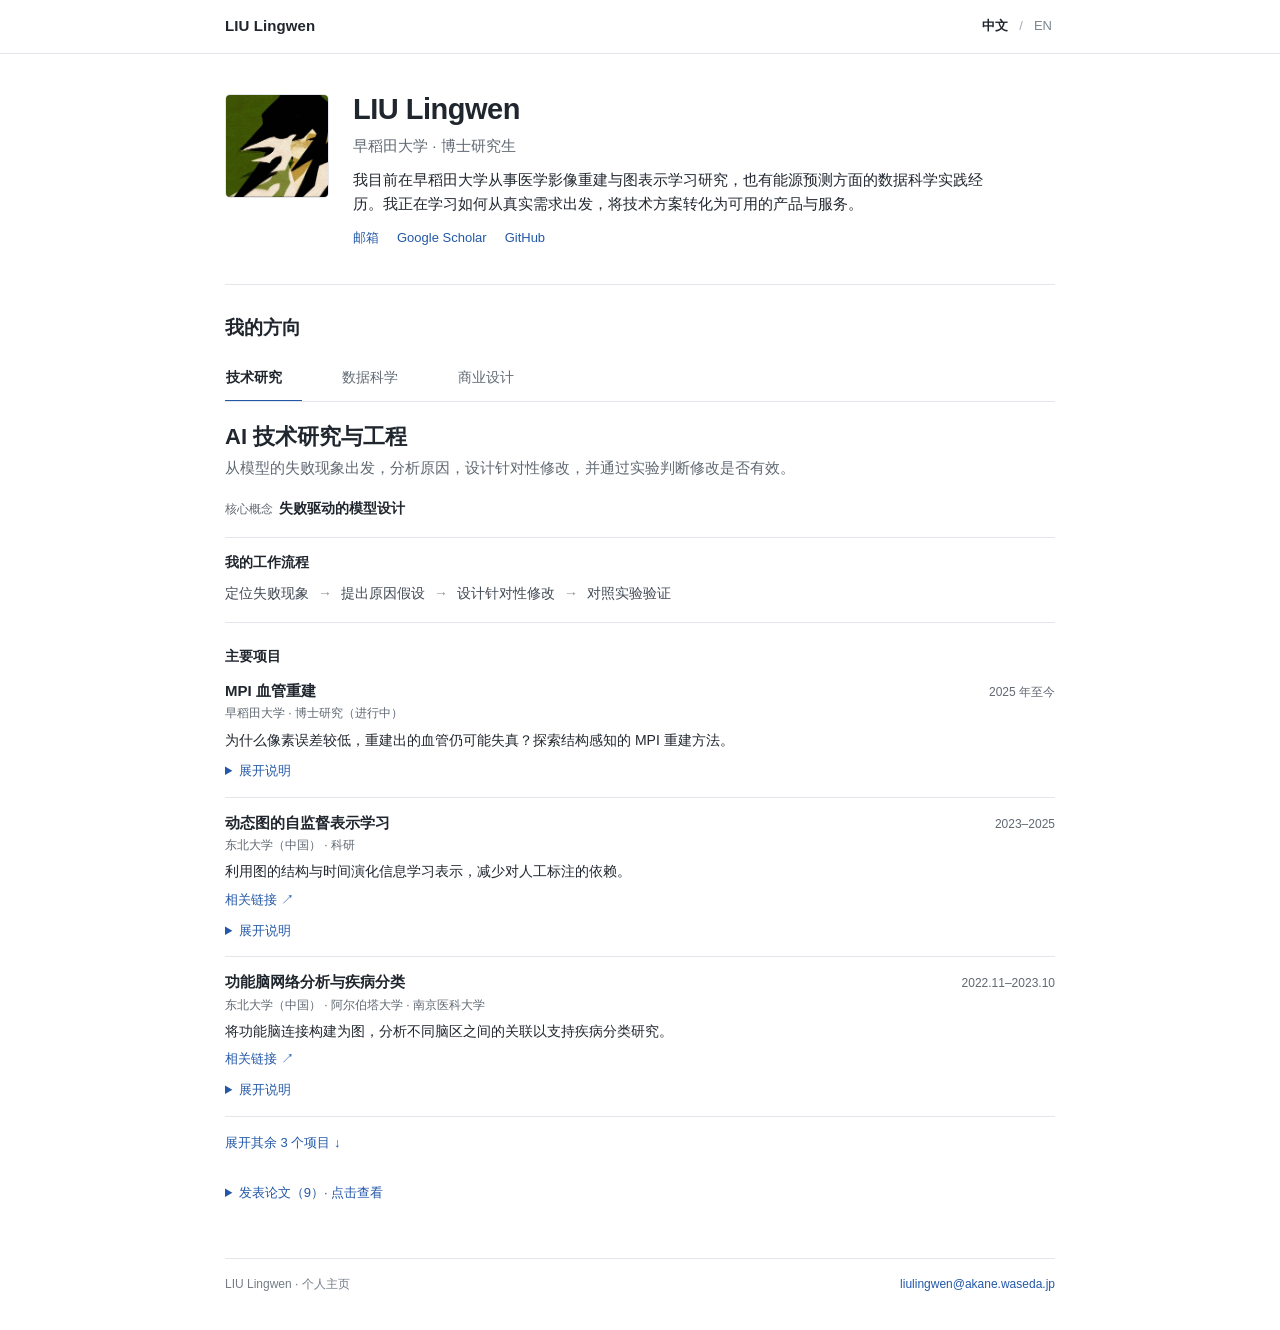
==== commit 2aa1c6c9: "Add files via upload" ====
--- a/index.html
+++ b/index.html
@@ -1,50 +1,54 @@
 <!doctype html>
-<html lang="en">
+<html lang="zh-CN">
 <head>
   <meta charset="utf-8">
   <meta name="viewport" content="width=device-width, initial-scale=1">
-  <meta name="description" content="LIU Lingwen — research, data science and business design.">
+  <meta name="description" content="LIU Lingwen 的个人主页：技术研究、数据科学和商业设计。">
   <meta name="theme-color" content="#ffffff">
-  <title>LIU Lingwen | Personal Homepage</title>
+  <title>LIU Lingwen | 个人主页</title>
   <link rel="stylesheet" href="style.css">
   <script defer src="content.js"></script>
   <script defer src="app.js"></script>
 </head>
 <body>
-  <a class="skip-link" href="#main">Skip to content</a>
+  <a class="skip-link" id="skip-link" href="#main">跳转到正文</a>
   <header class="site-header">
     <div class="container header-inner">
       <a class="site-name" href="#home">LIU Lingwen</a>
-      <nav class="site-links" aria-label="External links" id="header-links"></nav>
+      <div class="language-switch" role="group" aria-label="语言 / Language">
+        <button type="button" data-lang="zh" aria-pressed="true">中文</button>
+        <span aria-hidden="true">/</span>
+        <button type="button" data-lang="en" aria-pressed="false">EN</button>
+      </div>
     </div>
   </header>
 
   <main class="container" id="main">
-    <section class="intro" id="home" aria-label="About me">
+    <section class="intro" id="home" aria-label="关于我">
       <div class="portrait" id="portrait" aria-hidden="true"><span>LL</span></div>
       <div class="intro-copy">
         <h1 id="profile-name">LIU Lingwen</h1>
-        <p class="affiliation" id="profile-affiliation">Ph.D. Student · Waseda University</p>
+        <p class="affiliation" id="profile-affiliation"></p>
         <p class="bio" id="profile-bio"></p>
         <p class="profile-links" id="profile-links"></p>
       </div>
     </section>
 
     <section class="focus" aria-labelledby="focus-heading">
-      <h2 class="section-heading" id="focus-heading">My work</h2>
-      <div class="tabs" role="tablist" aria-label="Choose a focus area" id="focus-tabs">
-        <a id="tab-research" class="tab" href="#research" role="tab" aria-controls="panel-research" aria-selected="true">Research</a>
-        <a id="tab-data" class="tab" href="#data" role="tab" aria-controls="panel-data" aria-selected="false">Data Science</a>
-        <a id="tab-business" class="tab" href="#business" role="tab" aria-controls="panel-business" aria-selected="false">Business Design</a>
+      <h2 class="section-heading" id="focus-heading">我的方向</h2>
+      <div class="tabs" role="tablist" aria-label="选择专业方向" id="focus-tabs">
+        <a id="tab-research" class="tab" href="#research" role="tab" aria-controls="panel-research" aria-selected="true">技术研究</a>
+        <a id="tab-data" class="tab" href="#data" role="tab" aria-controls="panel-data" aria-selected="false">数据科学</a>
+        <a id="tab-business" class="tab" href="#business" role="tab" aria-controls="panel-business" aria-selected="false">商业设计</a>
       </div>
       <div class="tab-panels" id="tab-panels" aria-live="polite">
-        <div class="loading-note">Loading content…</div>
+        <p class="loading-note">正在载入内容…</p>
       </div>
     </section>
   </main>
 
   <footer class="container footer">
-    <span>LIU Lingwen · Personal homepage</span>
+    <span id="footer-text">LIU Lingwen · 个人主页</span>
     <span id="footer-email"></span>
   </footer>
 </body>
--- a/style.css
+++ b/style.css
@@ -123,3 +123,18 @@
 .editor-item > summary:hover { color: var(--link); text-decoration: none; }
 .editor-item[open] > summary { margin-bottom: 13px; }
 .editor-item button + button { margin-left: 5px; }
+/* Tiny bilingual control: same understated personal-homepage visual language. */
+.language-switch { display: inline-flex; align-items: center; gap: 8px; white-space: nowrap; color: #a2aab3; font-size: 13px; }
+.language-switch button { background: transparent; border: 0; color: #7b8590; padding: 2px 3px; font-size: 13px; cursor: pointer; }
+.language-switch button[aria-pressed="true"] { color: var(--text); font-weight: 700; }
+.language-switch button:hover { color: var(--link); text-decoration: underline; }
+.pub-original { font-size: 12px; line-height: 1.5; color: var(--subtext); margin: 1px 0 4px; }
+@media(max-width:600px){ .language-switch { margin-left: auto; } }
+/* Minimal editing controls for two translations */
+.editor-toolbar { display:flex; align-items:center; justify-content:space-between; flex-wrap:wrap; gap: 10px; margin: 17px 0; }
+.editor-locale { display:inline-flex; align-items:center; gap: 6px; font-size: 13px; }
+.editor-locale span { color:var(--subtext); margin-right:4px; }
+.editor-locale button { cursor:pointer; border:1px solid var(--line); background:#fff; color:#4f5864; padding:6px 13px; border-radius:4px; font-size:13px; }
+.editor-locale button[aria-pressed="true"] { border-color:#9eb7dc; color:#1d4f91; background:#ecf3fe; font-weight:650; }
+.edit-language-note { font-size:13px; padding: 8px 11px; background:var(--soft); color:#515d69; margin:5px 0 17px; }
+.paper-original-hint { font-size:12px; color:var(--subtext); margin:-6px 0 13px; overflow-wrap:anywhere; }
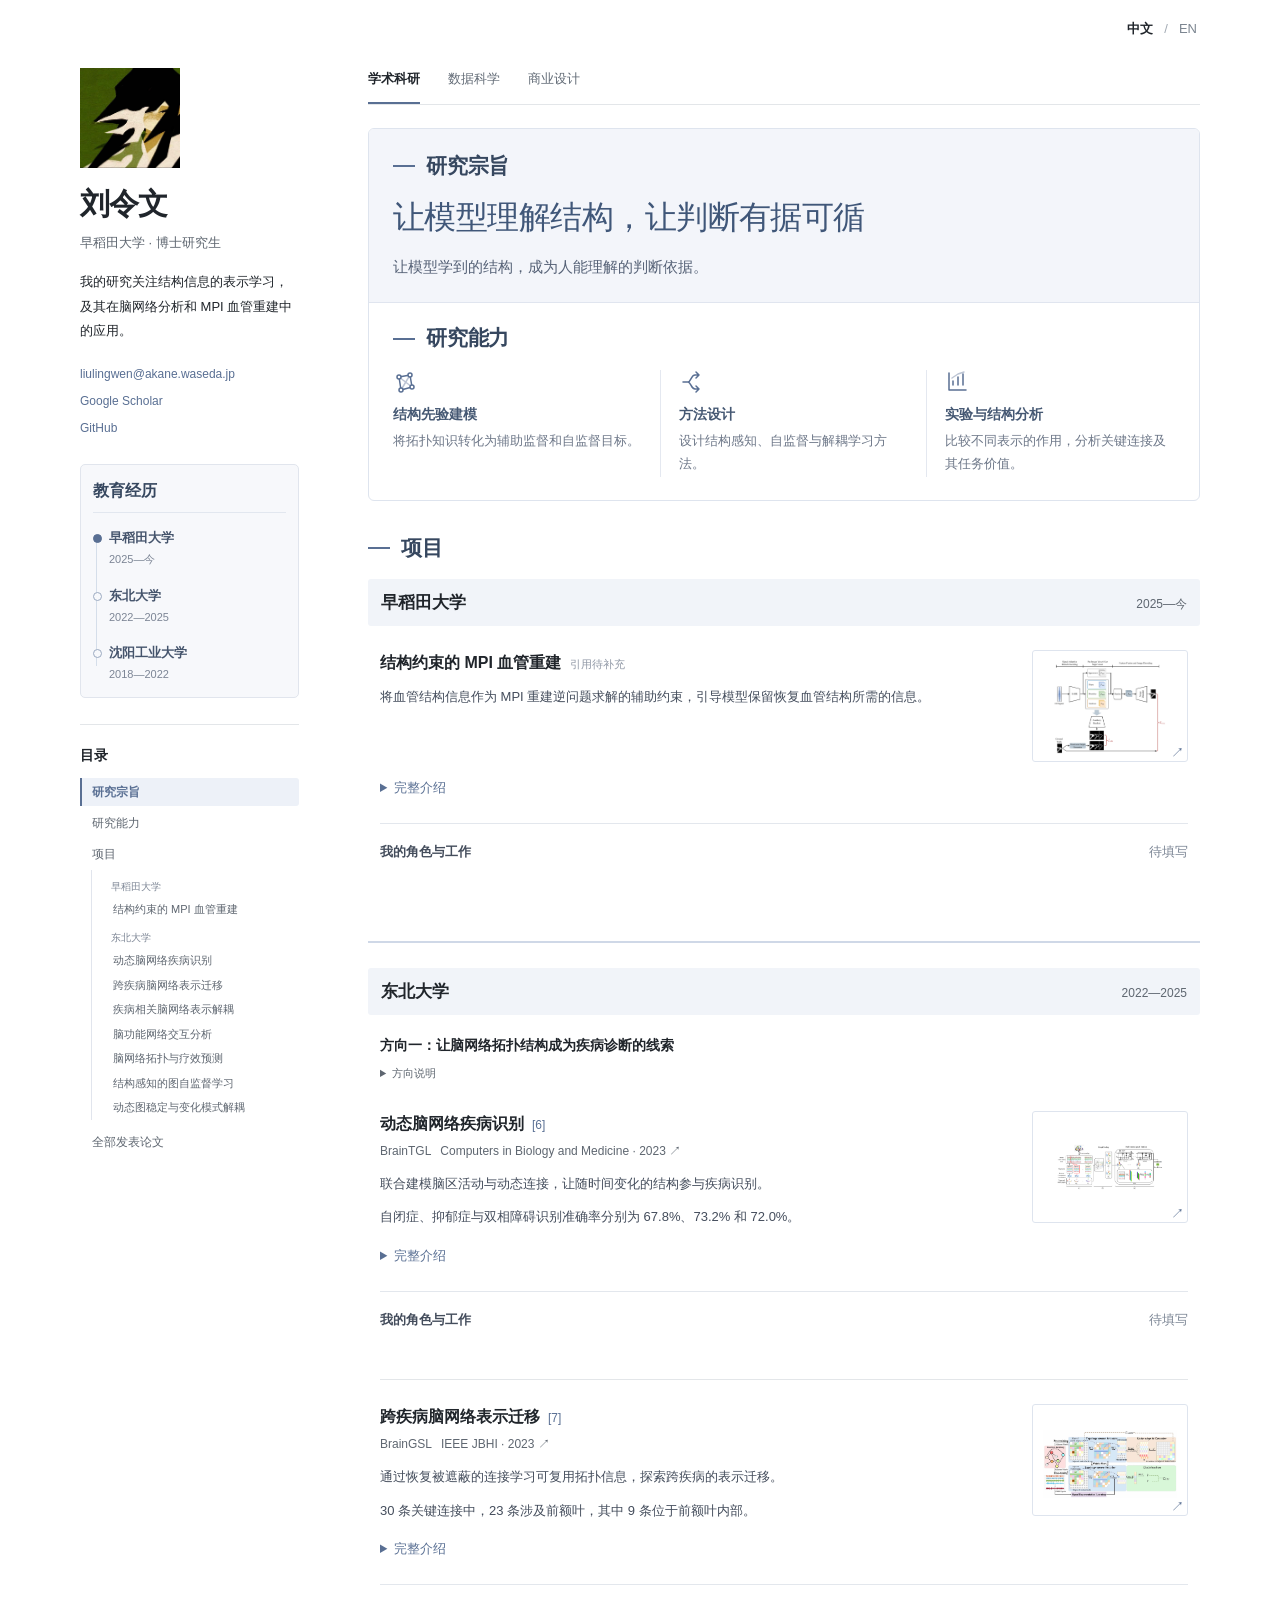
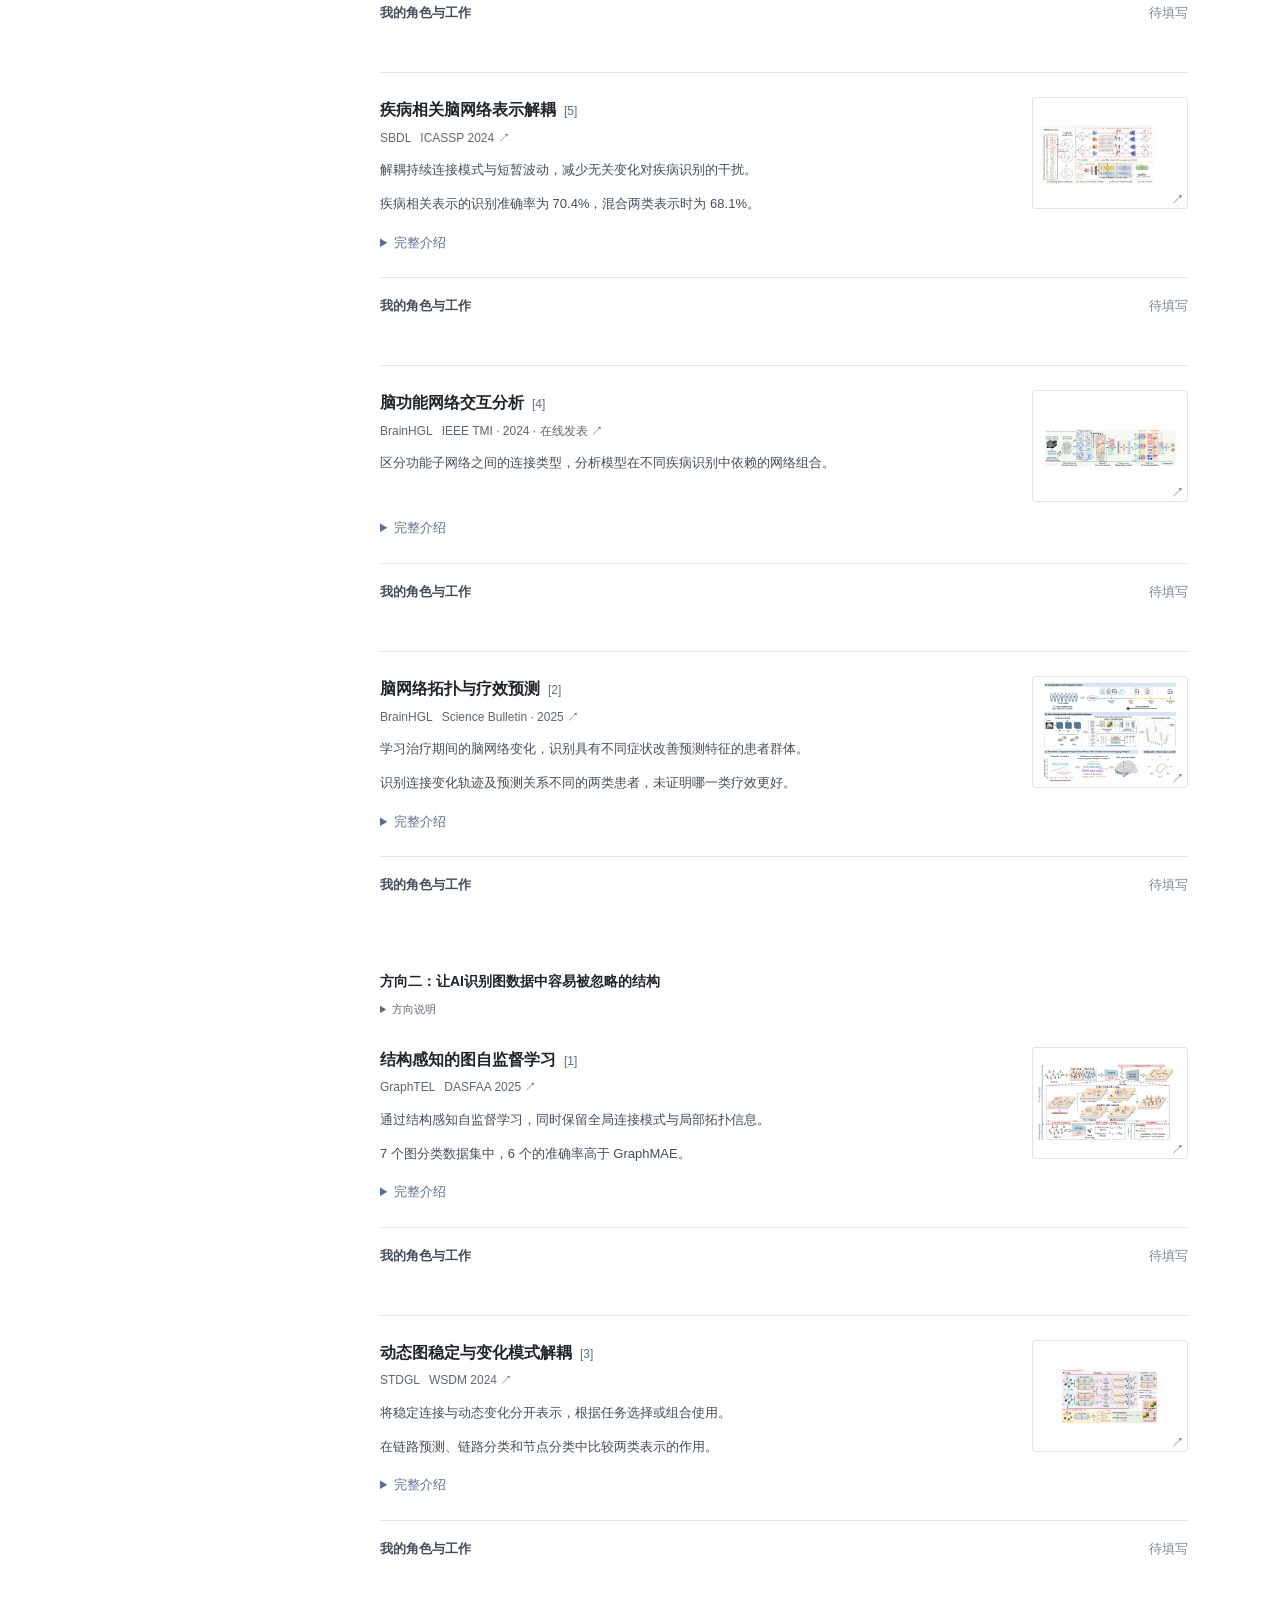
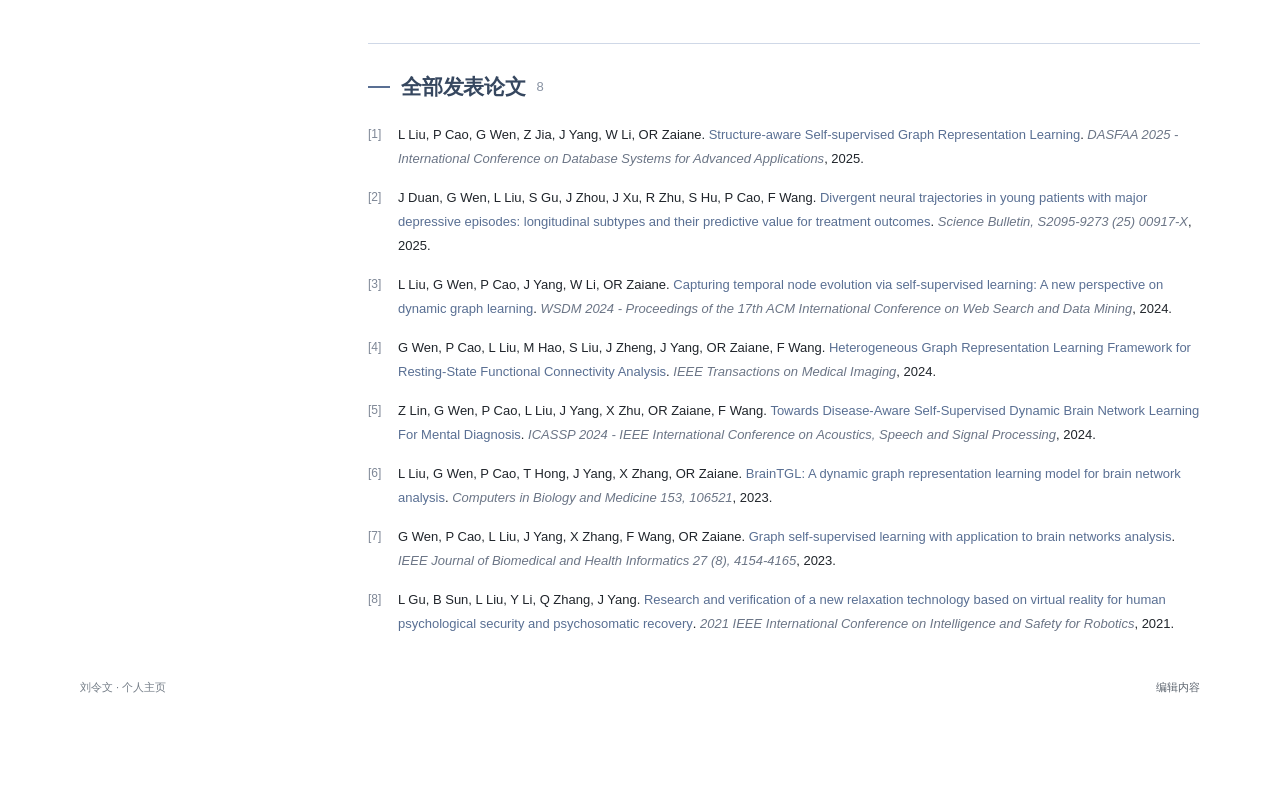
==== commit b6d83df9: "Add files via upload" ====
--- a/index.html
+++ b/index.html
@@ -3,18 +3,19 @@
 <head>
   <meta charset="utf-8">
   <meta name="viewport" content="width=device-width, initial-scale=1">
-  <meta name="description" content="LIU Lingwen 的个人主页：技术研究、数据科学和商业设计。">
+  <meta name="description" content="刘令文 · 学术科研、数据科学与商业设计。">
   <meta name="theme-color" content="#ffffff">
-  <title>LIU Lingwen | 个人主页</title>
-  <link rel="stylesheet" href="style.css">
-  <script defer src="content.js"></script>
-  <script defer src="app.js"></script>
+  <title>刘令文 | 个人主页</title>
+  <link rel="icon" href="data:,">
+  <link rel="stylesheet" href="style.css?v=20261023-details-v12">
+  <script defer src="content.js?v=20261024-education-v18"></script>
+  <script defer src="site-core.js?v=20261023-details-v12"></script>
+  <script defer src="app.js?v=20261024-labels-v16"></script>
 </head>
 <body>
   <a class="skip-link" id="skip-link" href="#main">跳转到正文</a>
   <header class="site-header">
     <div class="container header-inner">
-      <a class="site-name" href="#home">LIU Lingwen</a>
       <div class="language-switch" role="group" aria-label="语言 / Language">
         <button type="button" data-lang="zh" aria-pressed="true">中文</button>
         <span aria-hidden="true">/</span>
@@ -22,34 +23,34 @@
       </div>
     </div>
   </header>
-
-  <main class="container" id="main">
-    <section class="intro" id="home" aria-label="关于我">
-      <div class="portrait" id="portrait" aria-hidden="true"><span>LL</span></div>
+  <main class="container cv-layout" id="main">
+    <aside class="intro" id="home" aria-label="关于我">
+      <div class="portrait" id="portrait" hidden></div>
       <div class="intro-copy">
-        <h1 id="profile-name">LIU Lingwen</h1>
+        <h1 id="profile-name">刘令文</h1>
         <p class="affiliation" id="profile-affiliation"></p>
         <p class="bio" id="profile-bio"></p>
-        <p class="profile-links" id="profile-links"></p>
+        <nav class="profile-links" id="profile-links" aria-label="联系方式"></nav>
+        <section class="profile-experience" id="profile-experience" aria-labelledby="experience-label">
+          <h2 class="sidebar-heading" id="experience-label">教育经历</h2>
+          <div id="experience-list"></div>
+        </section>
+        <nav class="page-toc" id="page-toc" aria-labelledby="toc-label"></nav>
       </div>
-    </section>
-
-    <section class="focus" aria-labelledby="focus-heading">
-      <h2 class="section-heading" id="focus-heading">我的方向</h2>
+    </aside>
+    <div class="focus">
       <div class="tabs" role="tablist" aria-label="选择专业方向" id="focus-tabs">
-        <a id="tab-research" class="tab" href="#research" role="tab" aria-controls="panel-research" aria-selected="true">技术研究</a>
-        <a id="tab-data" class="tab" href="#data" role="tab" aria-controls="panel-data" aria-selected="false">数据科学</a>
-        <a id="tab-business" class="tab" href="#business" role="tab" aria-controls="panel-business" aria-selected="false">商业设计</a>
+        <a id="tab-research" class="tab" href="#research" role="tab" aria-controls="panel-research" aria-selected="true">学术科研</a>
+        <a id="tab-data" class="tab" href="#data" role="tab" aria-controls="panel-data" aria-selected="false" tabindex="-1">数据科学</a>
+        <a id="tab-business" class="tab" href="#business" role="tab" aria-controls="panel-business" aria-selected="false" tabindex="-1">商业设计</a>
       </div>
-      <div class="tab-panels" id="tab-panels" aria-live="polite">
-        <p class="loading-note">正在载入内容…</p>
-      </div>
-    </section>
+      <div id="tab-panels"><p class="loading-note">正在载入内容…</p></div>
+      <noscript><p>此主页需要 JavaScript 才能切换语言和显示项目。请在浏览器中启用 JavaScript。</p></noscript>
+    </div>
   </main>
-
   <footer class="container footer">
-    <span id="footer-text">LIU Lingwen · 个人主页</span>
-    <span id="footer-email"></span>
+    <span id="footer-text">刘令文 · 个人主页</span>
+    <a class="editor-entry" id="edit-entry" href="edit.html">编辑内容</a>
   </footer>
 </body>
 </html>
--- a/style.css
+++ b/style.css
@@ -138,3 +138,355 @@
 .editor-locale button[aria-pressed="true"] { border-color:#9eb7dc; color:#1d4f91; background:#ecf3fe; font-weight:650; }
 .edit-language-note { font-size:13px; padding: 8px 11px; background:var(--soft); color:#515d69; margin:5px 0 17px; }
 .paper-original-hint { font-size:12px; color:var(--subtext); margin:-6px 0 13px; overflow-wrap:anywhere; }
+
+/* V3: document-led, single-column academic writing. No cards or promotional hero. */
+:root { --width: 860px; --text:#20252b; --subtext:#5e6670; --line:#e3e6e9; --link:#265b96; --soft:#f5f7f9; }
+body { font-family: -apple-system,BlinkMacSystemFont,"Segoe UI",Roboto,"Helvetica Neue",Arial,"Noto Sans CJK SC","PingFang SC","Microsoft YaHei",sans-serif; font-size:15px; line-height:1.75; }
+[hidden] { display:none !important; }
+:focus-visible { outline:2px solid var(--link);outline-offset:4px; }
+.container { width:min(calc(100% - 44px),var(--width)); }
+.header-inner { padding:13px 0; }
+.intro { padding:31px 0 28px;gap:23px;grid-template-columns:96px minmax(0,1fr); }
+.portrait { width:96px;height:96px;position:relative;flex-shrink:0; }
+.portrait img { position:absolute;inset:0; }
+.bio { font-size:15px;margin:6px 0; }
+.profile-links { margin-top:8px; }
+.focus { padding-top:20px; }
+.tabs { gap:25px;overflow-x:visible; }
+.tab,.tab:first-child,.tab + .tab { margin:0;padding:9px 2px 11px; font-size:14px; }
+.tab-panel { padding-top:25px; }
+.research-intro { margin-bottom:25px; }
+.research-intro > .track-title { margin-bottom:12px; }
+.concept-title { font-size:24px;line-height:1.4;font-weight:650;margin:0 0 10px;letter-spacing:-.3px;overflow-wrap:anywhere; }
+.research-intro > .track-title + .concept-title { font-size:19px;letter-spacing:0; }
+.concept-statement { font-size:16px;line-height:1.8;margin:0 0 9px;font-weight:550; }
+.concept-description { color:var(--subtext);font-size:14px;line-height:1.85;margin:0; }
+.institution { margin-top:30px; }
+.institution-heading { display:flex;flex-wrap:wrap;align-items:baseline;justify-content:space-between;gap:4px 18px;padding-bottom:9px;border-bottom:1px solid #cdd3d9;margin-bottom:15px; }
+.institution-title { margin:0;font-size:20px;font-weight:650;line-height:1.5; }
+.institution-period { font-size:13px;color:var(--subtext);white-space:nowrap; }
+.research-group + .research-group { margin-top:30px; }
+.group-title { margin:0 0 8px;font-size:17px;line-height:1.65;font-weight:650; }
+.group-description { margin:0 0 20px;color:var(--subtext);font-size:14px;line-height:1.9; }
+.project { padding:0 0 20px;margin:0 0 18px;border-bottom:1px solid var(--line); }
+.project:last-child { margin-bottom:0;padding-bottom:6px;border-bottom:0; }
+.project-takeaway { font-size:16px;line-height:1.8;font-weight:650;margin:0 0 8px;overflow-wrap:anywhere; }
+.project-heading { display:flex;align-items:baseline;flex-wrap:wrap;gap:2px 14px;margin-bottom:6px; }
+.project-title { font-size:16px;margin:0;font-weight:650;line-height:1.65;overflow-wrap:anywhere; }
+.project-meta { color:var(--subtext);font-size:12px;line-height:1.7; }
+.project-copy { margin:4px 0 0;line-height:1.95;white-space:pre-line;overflow-wrap:break-word;font-size:15px; }
+.project-copy strong { font-weight:650;color:#161c23; }
+.project-footer { display:flex;flex-wrap:wrap;align-items:baseline;gap:5px 20px;margin-top:6px;font-size:12px; }
+.project-footer > a { white-space:nowrap; }
+.paper-details { margin:0; }
+.paper-details summary,.extra-notes summary { color:var(--subtext);font-size:12px; }
+.paper-original { margin:5px 0;font-size:12px;color:var(--subtext);max-width:690px; }
+.extra-notes { margin-top:4px; }
+.publications { margin-top:35px;border-top:1px solid var(--line);padding-top:16px; }
+.publications > summary { color:var(--text);font-size:14px;font-weight:600; }
+.editor-entry { color:var(--subtext); }
+.empty-state { padding:8px 0 40px; }
+.steps { padding-left:22px;margin:0; }
+:lang(en) .project-copy { line-height:1.8;font-size:14.5px; }
+:lang(en) .group-title { font-size:16px; }
+:lang(en) .concept-statement { font-size:15px; }
+@media (max-width:600px) {
+ .container {width:calc(100% - 32px);}
+ .intro {grid-template-columns:64px minmax(0,1fr);gap:15px;padding:25px 0;}
+ .portrait {width:64px;height:64px;font-size:21px;}
+ h1 {font-size:24px;}
+ .affiliation,.bio {font-size:13px;line-height:1.8;}
+ .profile-links {gap:6px 14px;font-size:12px;}
+ .tabs {gap:16px;justify-content:flex-start;}
+ .tab,.tab:first-child,.tab + .tab {font-size:13px;padding:9px 0 11px !important;}
+ .concept-title {font-size:21px;}
+ .concept-statement {font-size:15px;}
+ .concept-description {font-size:13px;}
+ .institution-title {font-size:18px;}
+ .group-title {font-size:16px;}
+ .project-copy {font-size:14px;line-height:1.95;}
+ .project-title {font-size:15px;}
+ .project-takeaway {font-size:15px;}
+ .project-meta {font-size:11.5px;}
+ .project-heading {gap:1px 10px;}
+ :lang(en) .tab {font-size:12px;}
+ :lang(en) .tabs {gap:15px;}
+}
+@media(max-width:360px){ .container{width:calc(100% - 24px);} :lang(en) .tabs {gap:12px;} }
+@media print {
+ .site-header,.tabs,.footer,.project-footer,.publications,.extra-notes,.skip-link {display:none !important;}
+ .container {width:100%;max-width:none;}
+ .intro {padding:0 0 16px;}
+ .focus {padding:0;}
+ .project {break-inside:avoid;}
+ .project-copy {font-size:11pt;}
+ .institution-heading,.group-title {break-after:avoid;}
+}
+/* Writing tools are kept separate from the public reading layout. */
+.editor-shell .form-help {margin-bottom:18px;}
+.field select {width:100%;padding:9px 10px;border:1px solid #cad2da;border-radius:4px;background:#fff;font:inherit;font-size:14px;color:var(--text);}
+.field textarea {line-height:1.85;}
+.check-field {display:flex;align-items:center;gap:8px;font-size:13px;margin:9px 0 18px;color:var(--subtext);}
+.check-field input {accent-color:var(--link);width:16px;height:16px;}
+.writing-guide {background:#f7f8fa;border:1px solid var(--line);border-radius:4px;padding:11px 14px;margin:0 0 22px;}
+.writing-guide > summary {font-size:13px;color:#515a64;}
+.writing-guide ol {margin:14px 0 20px;padding-left:20px;line-height:1.8;font-size:13px;color:#5c6570;}
+.writing-guide li+li {margin-top:6px;}
+.form-details {margin:16px 0 20px;}
+.form-details > summary {font-size:13px;margin-bottom:12px;}
+.editor-item {padding:12px 15px;margin:10px 0;background:#fff;}
+.editor-item[open] {background:#fafbfc;}
+.editor-item > summary {overflow-wrap:anywhere;}
+.editor-item .item-tools {display:flex;flex-wrap:wrap;gap:8px;margin:14px 0 4px;}
+.editor-item button + button {margin-left:0;}
+button:disabled {opacity:.45;cursor:not-allowed;}
+.publish-note {font-size:12px;color:var(--subtext);margin:10px 0;}
+.editor-extra {margin:20px 0;}
+.extra-tools {display:flex;flex-wrap:wrap;gap:10px;margin-top:12px;}
+#preview-dialog {padding:0;border:1px solid var(--line);border-radius:6px;width:min(1000px,calc(100vw - 32px));max-width:1000px;height:90vh;max-height:90vh;box-shadow:0 16px 90px #0002;}
+#preview-dialog::backdrop {background:#1b26333b;}
+.preview-bar {height:58px;display:flex;align-items:center;justify-content:space-between;gap:14px;border-bottom:1px solid var(--line);padding:10px 18px;}
+.preview-bar h2 {font-size:14px;margin:0;}
+#preview-frame {border:0;width:100%;height:calc(100% - 58px);display:block;background:white;}
+@media(max-width:600px){.editor-switcher{gap:6px;}.editor-switcher button{padding:6px 9px;font-size:12px;}.editor-actions{padding:10px;}.editor-actions-right{gap:7px;}.preview-bar{padding:10px;}.preview-bar h2{font-size:12px;}}
+
+/* Personal CV: identity in the margin, concise research work in the main column. */
+body:not(.editor-body) { --width:1120px;--link:#596f93; }
+.site-header { border-bottom:0; }
+.header-inner { justify-content:flex-end;padding:16px 0 12px; }
+.cv-layout { display:grid;grid-template-columns:224px minmax(0,1fr);column-gap:64px;align-items:start;padding-top:13px; }
+.cv-layout .intro { display:block;position:relative;align-self:stretch;top:auto;padding:0 5px 4px 0;border:0; }
+.cv-layout .intro-copy { height:100%; }
+.cv-layout .portrait { width:100px;height:100px;margin-bottom:18px;border:0;border-radius:0; }
+.cv-layout h1 { margin:0 0 10px;font-size:30px;line-height:1.2;letter-spacing:-.8px; }
+.cv-layout .affiliation { margin:0 0 16px;font-size:13px;line-height:1.7; }
+.cv-layout .bio { margin:0 0 20px;font-size:13px;line-height:1.9; }
+.cv-layout .profile-links { display:flex;flex-direction:column;align-items:flex-start;gap:6px;margin:0;font-size:12px; }
+.contact-email { overflow-wrap:anywhere; }
+.profile-experience { margin-top:25px;padding:14px 12px 13px;border:1px solid #e1e5ed;border-radius:5px;background:#f7f8fb; }
+.sidebar-heading { margin:0 0 12px;font-size:14px;line-height:1.5;font-weight:650;color:var(--text); }
+.profile-experience > .sidebar-heading { margin-bottom:14px;padding-bottom:9px;border-bottom:1px solid #e2e7ef;font-size:16px;color:#36475f; }
+#experience-list { position:relative; }
+#experience-list::before { content:"";position:absolute;left:3px;top:9px;bottom:18px;width:1px;background:#d5deea; }
+.experience-item { position:relative;margin:0;padding:0 0 16px 16px; }
+.experience-item:last-child { padding-bottom:0; }
+.experience-item::before { content:"";position:absolute;left:0;top:7px;width:7px;height:7px;border:1px solid #9baac1;border-radius:50%;background:#f7f8fb; }
+.experience-item:first-child::before { background:var(--link);border-color:var(--link); }
+.experience-name { display:block;font-size:13px;font-weight:600;line-height:1.7;color:#45546c; }
+.experience-period { display:block;margin-top:2px;font-size:11px;line-height:1.6;font-variant-numeric:tabular-nums;color:#7c8595; }
+.page-toc { position:sticky;top:24px;max-height:calc(100vh - 48px);overflow-y:auto;scrollbar-width:thin;scrollbar-color:#d3dbe7 transparent;margin-top:26px;padding-top:20px;border-top:1px solid var(--line); }
+.toc-list,.toc-projects { margin:0;padding:0;list-style:none; }
+.toc-list > li + li { margin-top:3px; }
+.toc-link { display:block;padding:5px 10px;border-left:2px solid transparent;color:var(--subtext);font-size:12px;line-height:1.5;border-radius:0 3px 3px 0;overflow-wrap:anywhere; }
+.toc-link:hover { color:var(--link);background:#f6f8fb;text-decoration:none; }
+.toc-link[aria-current="location"] { color:var(--link);background:#edf1f8;border-left-color:var(--link);font-weight:650; }
+.toc-projects { margin:2px 0 8px 11px;padding-left:9px;border-left:1px solid #e1e5ed; }
+.toc-school { padding:9px 10px 3px;color:#7e8796;font-size:10px;line-height:1.5; }
+.toc-project .toc-link { font-size:11px;padding-top:4px;padding-bottom:4px; }
+.toc-project .toc-link { display:-webkit-box;-webkit-box-orient:vertical;-webkit-line-clamp:2;overflow:hidden; }
+.cv-layout .focus { padding:0 0 42px;min-width:0; }
+.cv-layout .tabs { gap:28px; }
+.cv-layout .tab,.cv-layout .tab:first-child,.cv-layout .tab + .tab { font-size:13px;padding:0 0 11px; }
+.cv-layout .tab-panel { padding-top:23px; }
+.research-overview { margin:0;padding:0;border:1px solid #dee4ee;border-radius:6px;background:#fff; }
+.idea-panel { padding:22px 24px;background:#f3f5fa;border-bottom:1px solid #e0e5ef;border-radius:5px 5px 0 0; }
+.idea-panel .concept-title { margin:0 0 14px;color:#405779;font-family:Georgia,"Times New Roman",serif;font-size:32px;font-weight:400;line-height:1.3;letter-spacing:-.55px; }
+.idea-panel .concept-statement { margin:0;max-width:64ch;font-size:15px;line-height:1.85;font-weight:400;color:#556176; }
+.idea-panel .concept-description { margin:12px 0 0;font-size:14px;line-height:1.9;color:var(--subtext); }
+.research-strengths { margin:0;padding:20px 24px 23px; }
+.cv-section-label { display:flex;align-items:center;gap:11px;margin:0 0 16px;font-size:21px;line-height:1.45;letter-spacing:-.25px;font-weight:650;color:#36475f; }
+.cv-section-label::before { content:"";width:22px;height:2px;flex-shrink:0;background:var(--link); }
+.section-count { color:#8892a2;font-size:13px;font-weight:400;letter-spacing:0; }
+.idea-panel,.research-strengths,.research-projects,.institution-block,.publications { scroll-margin-top:24px; }
+.capability-list { display:grid;grid-template-columns:repeat(3,minmax(0,1fr));gap:18px;margin:0;padding:0;list-style:none; }
+.capability-list li { min-width:0;padding-left:18px;border-left:1px solid #e4e8f0; }
+.capability-list li:first-child { padding-left:0;border-left:0; }
+.capability-list li+li { margin-top:0; }
+.capability-icon { display:block;width:24px;height:24px;margin:0 0 10px; }
+.capability-name { margin:0 0 5px;font-size:13.5px;line-height:1.6;font-weight:650;color:#455873; }
+.capability-description { margin:0;font-size:12.5px;line-height:1.85;color:#6e7889; }
+.selected-works { margin:24px 0 0; }
+.selected-works > .cv-section-label { margin-bottom:0; }
+.selected-project { display:grid;grid-template-columns:minmax(0,1fr) 156px;column-gap:24px;row-gap:0;align-items:start;padding:24px 0;border-bottom:1px solid var(--line); }
+.project-visual { width:76px;height:68px;object-fit:contain;background:#f5f7fb;border-radius:6px; }
+.selected-copy { grid-column:1;grid-row:1;min-width:0;align-self:start; }
+.selected-project:last-child { border-bottom:0; }
+.selected-heading { display:block; }
+.selected-title { min-width:0;margin:0;font-size:16px;font-weight:650;line-height:1.6; }
+.selected-meta { display:flex;flex-wrap:wrap;align-items:baseline;gap:3px 9px;margin-top:5px;color:var(--subtext);font-size:12px;line-height:1.8; }
+.selected-meta a { color:var(--subtext); }
+.project-model { font-weight:400;color:var(--subtext); }
+.project-citation { display:inline-block;vertical-align:baseline;margin-left:8px;font-size:12px;font-weight:500;color:var(--link);white-space:nowrap; }
+.reference-pending { display:inline-block;margin-left:9px;font-size:10.5px;font-weight:400;color:#8f97a5; }
+.selected-brief,.selected-result { margin:9px 0 0;font-size:13px;line-height:1.9;font-weight:400;color:#444d5c; }
+.selected-links { display:flex;gap:15px;margin-top:3px;font-size:11px; }
+.research-projects { margin-top:32px; }
+.institution-block + .institution-block { margin-top:30px;padding-top:25px;border-top:2px solid #cfd8e7; }
+.institution-label { display:flex;flex-wrap:wrap;align-items:baseline;justify-content:space-between;gap:4px 14px;padding:10px 13px;background:#f1f4f9;border-radius:3px; }
+.institution-name { margin:0;font-size:17px;font-weight:650;line-height:1.6; }
+.institution-dates { font-size:12px;color:var(--subtext); }
+.project-group { padding:0 12px; }
+.project-group + .project-group { margin-top:25px; }
+.project-group-title { margin:18px 0 6px;font-size:14px;line-height:1.8;font-weight:600; }
+.group-overview { margin:0 0 3px; }
+.group-overview > summary { font-size:11px;color:var(--subtext); }
+.group-overview .group-description { margin:8px 0 15px;font-size:13px;line-height:1.9; }
+.project-entry { scroll-margin-top:20px; }
+.project-entry.without-image { grid-template-columns:minmax(0,1fr); }
+.model-thumb { grid-column:2;grid-row:1;align-self:start;position:relative;display:block;width:156px;height:112px;padding:5px;border:1px solid #dee4ee;border-radius:3px;background:white;cursor:zoom-in; }
+.model-thumb:hover { border-color:var(--link); }
+.model-thumb .project-visual { display:block;width:100%;height:100%;object-fit:contain;background:white;border-radius:0; }
+.model-enlarge { position:absolute;bottom:0;right:3px;color:var(--link);font-size:13px;line-height:17px;background:white; }
+.entry-details { grid-column:1/-1;margin:14px 0 0; }
+.entry-details > summary { width:max-content;font-size:13px;line-height:1.9;color:var(--link); }
+.entry-details[open] > summary { font-weight:600; }
+.full-project-text { max-width:78ch;margin:15px 0 3px;padding:0 0 0 16px;border-left:2px solid #e0e5ef; }
+.project-contribution { grid-column:1/-1;margin-top:22px;padding-top:16px;border-top:1px solid #e3e7ed; }
+.project-contribution.is-placeholder { min-height:64px; }
+.contribution-heading { display:flex;flex-wrap:wrap;align-items:baseline;justify-content:space-between;gap:5px 12px; }
+.contribution-label { margin:0;font-size:13px;line-height:1.9;font-weight:600;color:#444d5c; }
+.contribution-status { color:#7c8695;font-size:13px;line-height:1.9; }
+.contribution-role,.contribution-copy { margin:8px 0 0;font-size:13px;line-height:1.9;white-space:pre-line; }
+.full-project-text .project-copy { font-size:13px;line-height:1.9;font-weight:400;color:#444d5c;margin:0 0 14px; }
+.full-project-text .project-copy:last-child { margin-bottom:0; }
+.project-entry .notes-text { font-size:13px;line-height:1.9; }
+.project-entry.without-image .selected-copy { grid-column:1/-1; }
+.model-dialog { width:min(1200px,calc(100vw - 32px));max-width:1200px;max-height:92vh;padding:0;border:1px solid #d2dbe8;border-radius:5px; }
+.model-dialog::backdrop { background:#1c253699; }
+.model-bar { display:flex;align-items:center;justify-content:space-between;gap:15px;padding:10px 16px;border-bottom:1px solid var(--line); }
+.model-title { margin:0;font-size:14px;line-height:1.7;font-weight:600; }
+.model-close { border:0;background:none;color:var(--subtext);font-size:26px;line-height:1;cursor:pointer;padding:3px 6px; }
+.model-dialog figure { margin:0;padding:15px; }
+.model-full-image { display:block;width:100%;max-height:72vh;object-fit:contain; }
+.model-source { margin-top:12px;font-size:11px;line-height:1.8;color:var(--subtext);overflow-wrap:anywhere; }
+.research-archive { margin-top:24px;padding-top:16px;border-top:1px solid var(--line); }
+.research-archive > summary,.cv-layout .publications > summary { font-size:12px;font-weight:500;color:var(--subtext); }
+.archive-content { padding-top:22px; }
+.archive-intro { margin:0 0 30px;font-size:14px;line-height:1.9;color:var(--subtext); }
+.research-line { margin-bottom:34px;scroll-margin-top:25px; }
+.research-line:last-child { margin-bottom:0; }
+.research-line-title { margin:0;font-size:18px;line-height:1.7;font-weight:600; }
+.research-line-meta { margin:4px 0 17px;font-size:12px;color:var(--subtext); }
+.research-line .group-description { margin-bottom:24px;font-size:14px;line-height:1.9; }
+.research-line-projects { margin-left:14px; }
+.research-line .project { padding-bottom:0;margin-bottom:26px;border-bottom:0;scroll-margin-top:25px; }
+.research-line .project:last-child { margin-bottom:0; }
+.research-line .project-takeaway { margin-bottom:9px;font-size:15px;line-height:1.85;font-weight:600; }
+.research-line .project-title { font-size:15px;font-weight:600; }
+.project-evidence { margin-top:7px;padding-left:12px; }
+.project-evidence .project-heading { gap:3px 10px;margin-bottom:4px; }
+.project-evidence .project-title { font-size:13px;font-weight:500;color:var(--subtext); }
+.project-evidence .project-meta { font-size:11.5px; }
+.project-evidence .project-copy { font-size:14px;line-height:1.95;color:#3d454e; }
+.cv-layout .publications { margin-top:35px;padding-top:28px;border-top:1px solid #cfd8e7; }
+.publications > .cv-section-label { margin-bottom:20px; }
+.citation-list { margin:0;padding:0;list-style:none;counter-reset:publication; }
+.publications .pub-item { position:relative;counter-increment:publication;margin:0 0 15px;padding:0 0 0 30px;border:0;font-size:13px;line-height:1.85;overflow-wrap:anywhere; }
+.publications .pub-item::before { content:"[" counter(publication) "]";position:absolute;left:0;top:0;color:#7e8796;font-size:12px;font-variant-numeric:tabular-nums; }
+.publications .pub-item:last-child { margin-bottom:0; }
+.publications .pub-item { scroll-margin-top:32px; }
+.publications .pub-item:target { background:#f1f4fa;outline:7px solid #f1f4fa;border-radius:2px; }
+.citation-title { font-weight:500; }
+.citation-venue { color:#6b7586; }
+.citation-year { white-space:nowrap; }
+body:not(.editor-body) .footer { margin-top:0;border-top:0;padding-top:0;padding-bottom:22px;font-size:11px; }
+:lang(en) .idea-panel .concept-statement { font-size:15px; }
+:lang(en) .capability-list { font-size:12.5px; }
+:lang(en) .project-evidence .project-copy { font-size:14px;line-height:1.85; }
+@media (min-width:561px) and (max-width:1020px) {
+ .cv-layout { grid-template-columns:162px minmax(0,1fr);column-gap:30px; }
+ .cv-layout h1 { font-size:25px; }
+ .cv-layout .bio { font-size:12px; }
+ .cv-layout .contact-email { font-size:11px; }
+ .idea-panel .concept-title { font-size:28px; }
+ .idea-panel { padding:18px 18px 20px; }
+ .research-strengths { padding:18px; }
+ .capability-list { gap:12px; }
+ .capability-list li { padding-left:12px; }
+ .capability-name { font-size:13px; }
+ .capability-description { font-size:12px; }
+ .selected-heading { flex-wrap:wrap;gap:2px 12px; }
+ .selected-project { grid-template-columns:minmax(0,1fr) 104px;column-gap:18px; }
+ .model-thumb { width:104px;height:84px;padding:4px; }
+ .project-visual { width:58px;height:58px; }
+}
+@media(max-width:560px) {
+ .cv-layout { display:block;padding-top:6px; }
+ .cv-layout .intro { position:static;padding:0;margin-bottom:24px; }
+ .cv-layout .intro-copy { height:auto; }
+ .cv-layout h1 { font-size:28px;margin-bottom:5px; }
+ .cv-layout .affiliation { margin-bottom:8px; }
+ .cv-layout .bio { max-width:500px;margin-bottom:10px;line-height:1.8; }
+ .cv-layout .portrait { float:right;width:64px;height:64px;margin:0 0 12px 18px; }
+ .cv-layout .profile-links { flex-direction:row;flex-wrap:wrap;gap:3px 15px; }
+ .cv-layout .profile-links .contact-email { flex-basis:100%; }
+ .profile-experience { margin-top:19px;padding:12px; }
+ .sidebar-heading { font-size:13px;margin-bottom:9px; }
+ .profile-experience > .sidebar-heading { font-size:15px;margin-bottom:12px;padding-bottom:8px; }
+ #experience-list { display:grid;grid-template-columns:repeat(3,minmax(0,1fr));gap:12px; }
+ #experience-list::before { left:3px;right:3px;top:3px;bottom:auto;width:auto;height:1px; }
+ .experience-item,.experience-item:last-child { display:flex;flex-direction:column;padding:14px 0 0; }
+ .experience-item::before { top:0; }
+ .experience-name { flex:1;font-size:11px;line-height:1.6; }
+ .experience-period { font-size:10px; }
+ .page-toc { position:static;max-height:none;overflow:visible;margin-top:18px;padding-top:13px; }
+ .page-toc .sidebar-heading { margin-bottom:7px; }
+ .toc-list { display:flex;align-items:stretch;gap:3px;overflow-x:auto;padding-bottom:7px;scrollbar-width:thin; }
+ .toc-list > li { display:flex;align-items:center;flex-shrink:0; }
+ .toc-list > li + li { margin-top:0; }
+ .toc-link { white-space:nowrap;border-left:0;border-bottom:2px solid transparent;border-radius:3px 3px 0 0;font-size:11px;padding:6px 10px; }
+ .toc-link[aria-current="location"] { border-bottom-color:var(--link); }
+ .toc-projects { display:flex;align-items:center;margin:0 0 0 4px;padding:0;border:0; }
+ .toc-projects .toc-school { display:none; }
+ .toc-project .toc-link { display:block;overflow:visible;padding:6px 10px; }
+ .cv-layout .tabs { gap:23px; }
+ .cv-layout .tab,.cv-layout .tab:first-child,.cv-layout .tab + .tab { font-size:13px;padding:0 0 10px !important; }
+ .cv-layout .tab-panel { padding-top:19px; }
+ .idea-panel { padding:17px 15px 19px; }
+ .idea-panel .concept-title { font-size:26px; }
+ .idea-panel .concept-statement { font-size:14px; }
+ .research-strengths { padding:17px 15px 19px; }
+ .cv-section-label { font-size:20px;margin-bottom:14px;gap:10px; }
+ .cv-section-label::before { width:18px; }
+ .research-projects { margin-top:27px; }
+ .capability-list { gap:10px; }
+ .capability-list li { padding-left:10px; }
+ .capability-list li+li { margin-top:0; }
+ .capability-icon { width:22px;height:22px; }
+ .capability-name { font-size:12px; }
+ .capability-description { font-size:11.5px;line-height:1.8; }
+ .selected-heading { flex-wrap:wrap;gap:2px 12px; }
+ .selected-title { font-size:15px; }
+ .selected-meta { font-size:12px; }
+ .selected-project { grid-template-columns:minmax(0,1fr) 84px;column-gap:14px;padding:22px 0; }
+ .full-project-text { padding-left:12px; }
+ .model-thumb { width:84px;height:74px;padding:3px; }
+ .project-contribution { margin-top:20px;padding-top:14px; }
+ .project-group { padding:0 7px; }
+ .institution-label { padding:9px 10px; }
+ .institution-name { font-size:16px; }
+ .project-group-title { font-size:13px; }
+ .institution-block + .institution-block { margin-top:25px;padding-top:20px; }
+ .model-dialog figure { padding:10px; }
+ .project-visual { width:56px;height:56px; }
+ .research-line-title { font-size:17px; }
+ .research-line .group-description { font-size:13px; }
+ .research-line-projects { margin-left:8px; }
+ .research-line .project-takeaway { font-size:14px; }
+ .project-evidence { padding-left:8px; }
+ .project-evidence .project-copy,:lang(en) .project-evidence .project-copy { font-size:13px; }
+ .publications .pub-item { font-size:12px;line-height:1.85;padding-left:26px;margin-bottom:14px; }
+ .publications .pub-item::before { font-size:11px; }
+}
+@media print {
+ .cv-layout { grid-template-columns:190px minmax(0,1fr);gap:30px; }
+ .cv-layout .intro { position:static;align-self:start; }
+ .cv-layout .intro-copy { height:auto; }
+ .page-toc { display:none; }
+ .cv-layout .publications { display:block !important; }
+ .publications .pub-item { break-inside:avoid; }
+ .research-line-heading { break-after:avoid; }
+ .project-evidence .project-copy { font-size:11pt; }
+ .selected-project { break-inside:avoid; }
+}
+@media(prefers-reduced-motion:reduce) { html { scroll-behavior:auto; } }
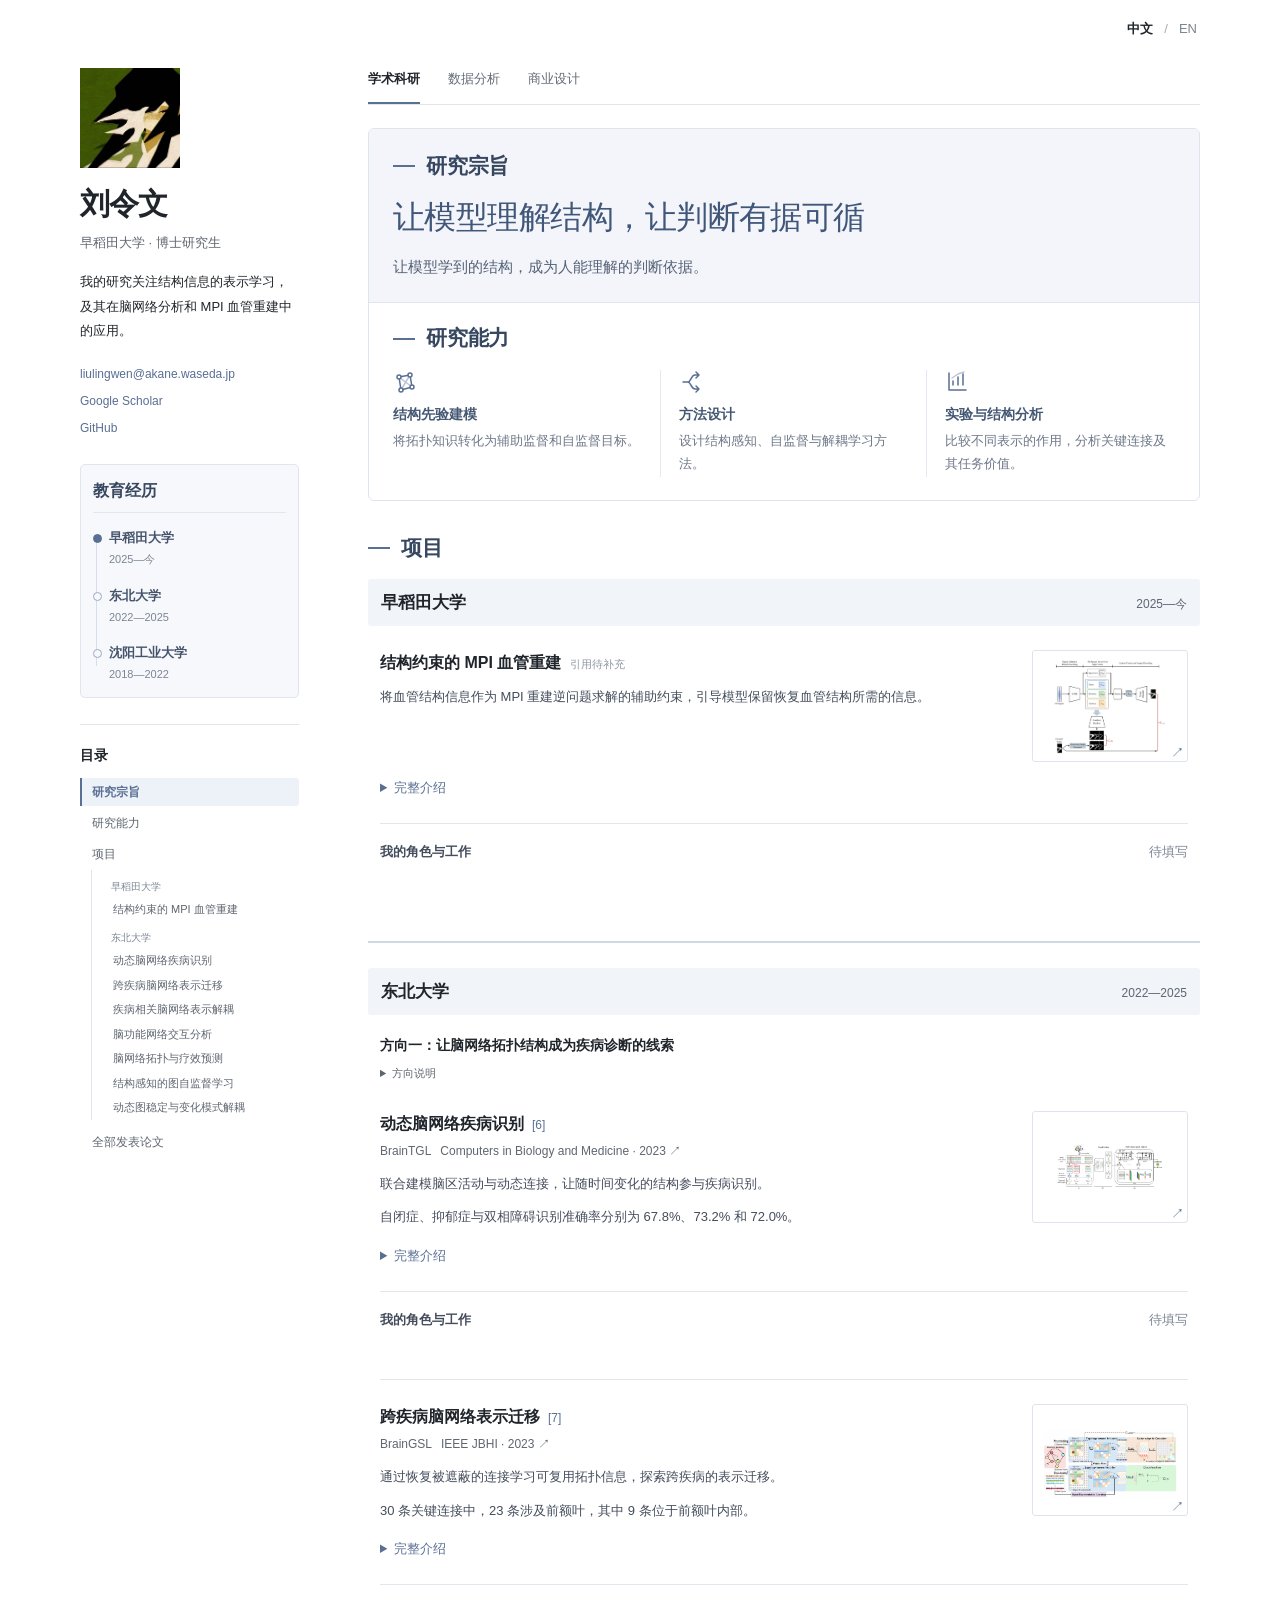
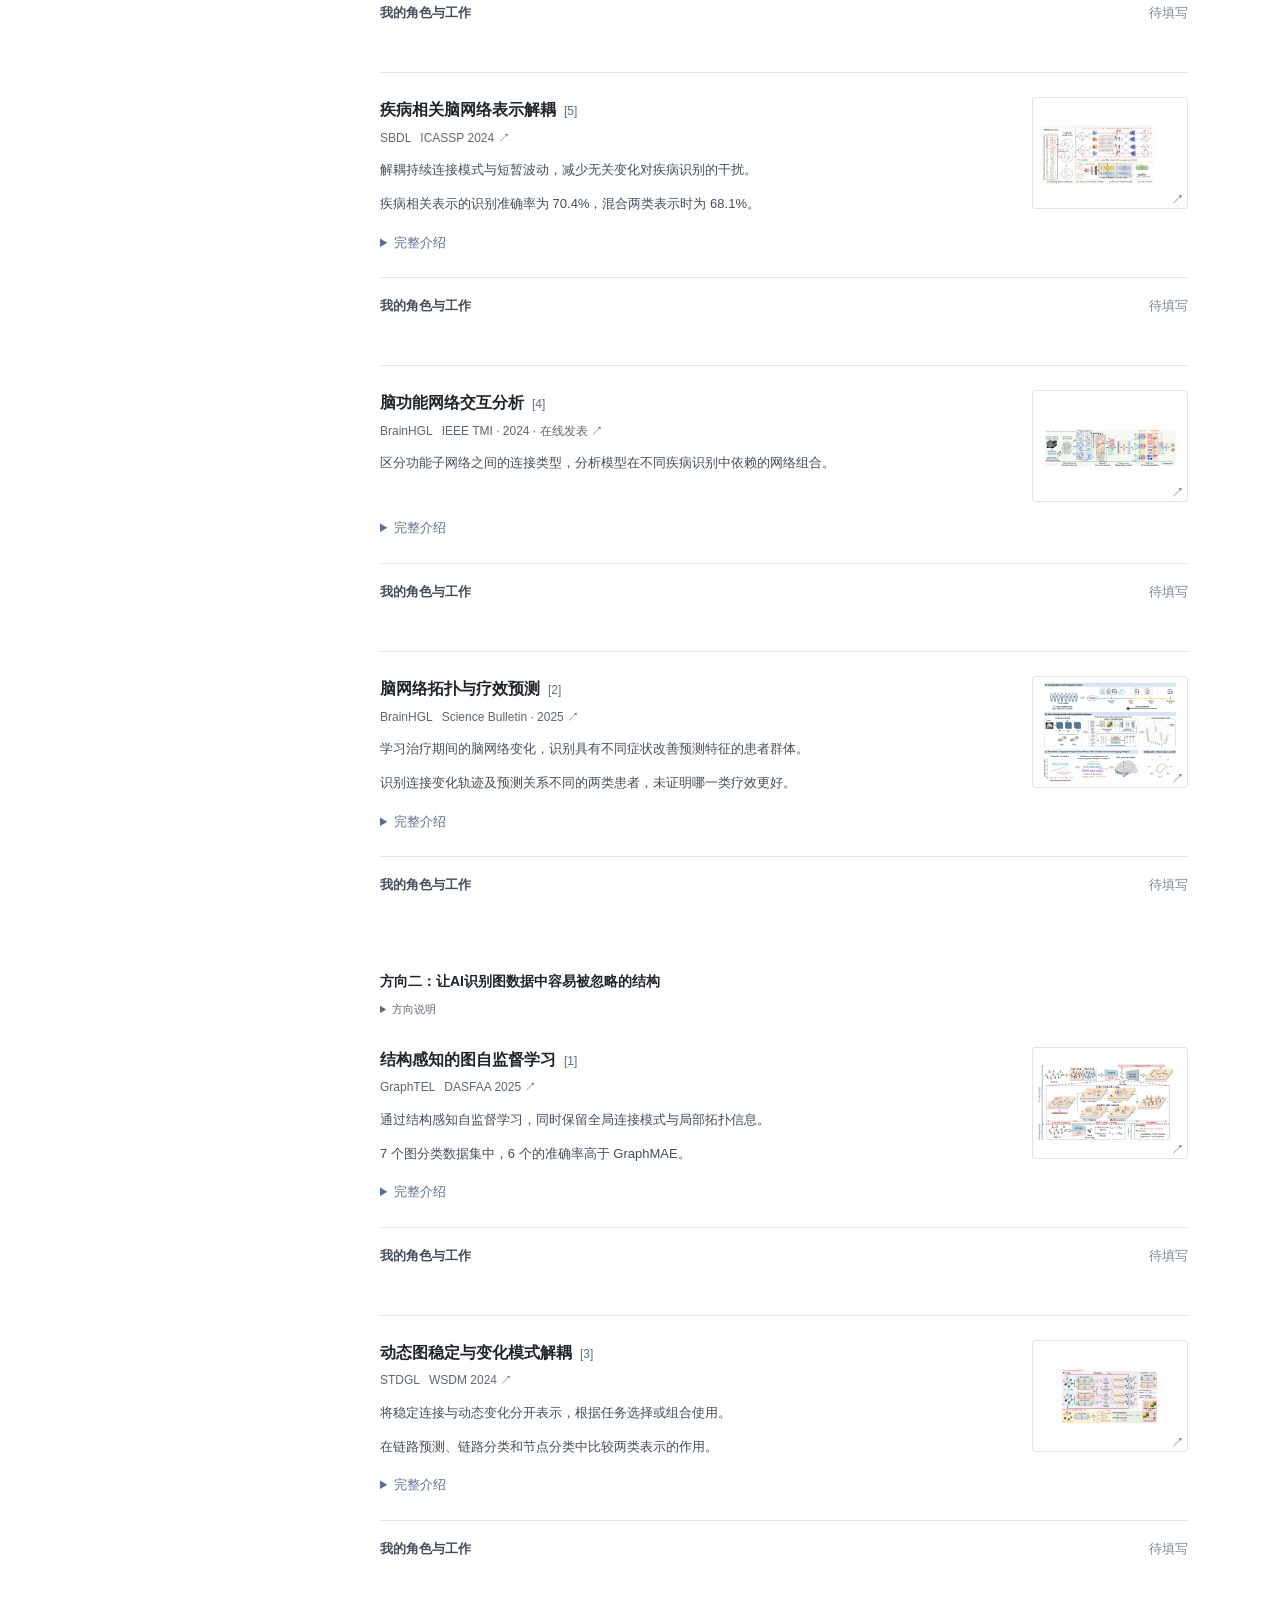
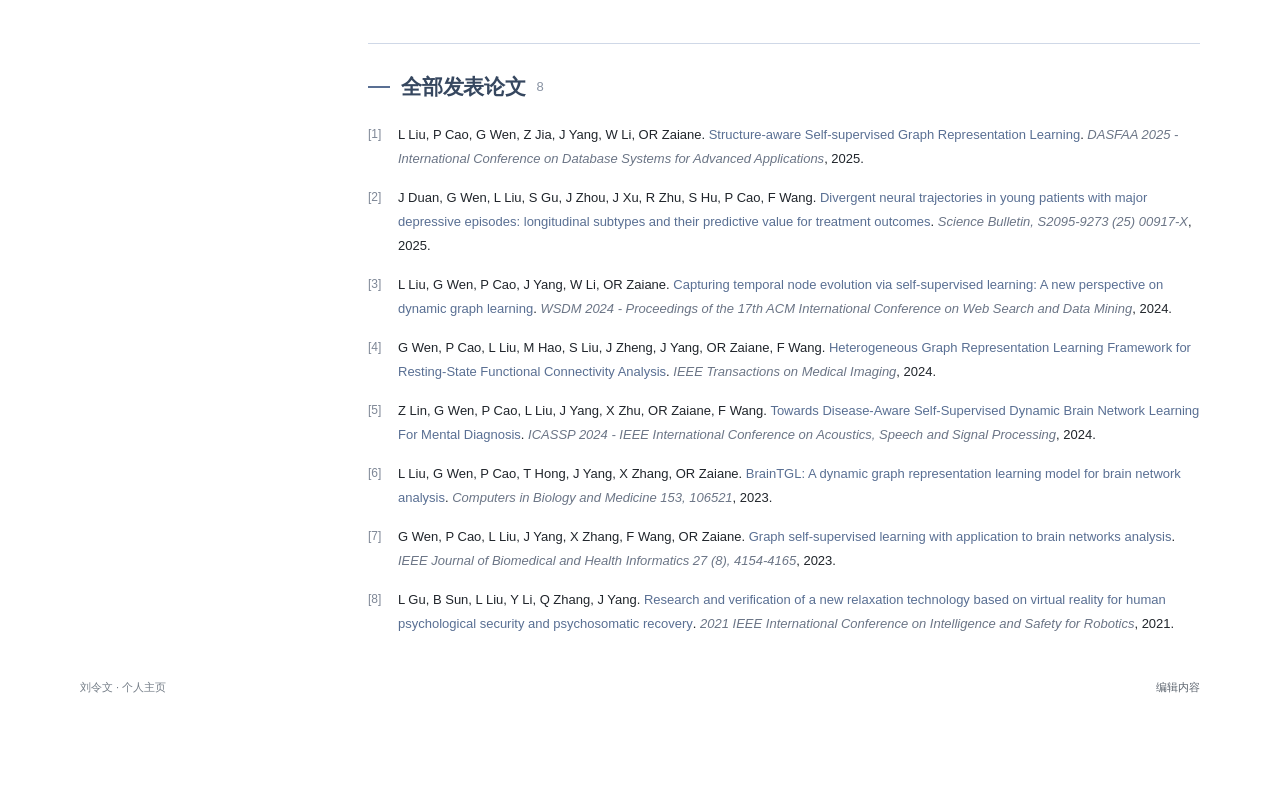
==== commit bd1c786a: "Add files via upload" ====
--- a/index.html
+++ b/index.html
@@ -3,14 +3,14 @@
 <head>
   <meta charset="utf-8">
   <meta name="viewport" content="width=device-width, initial-scale=1">
-  <meta name="description" content="刘令文 · 学术科研、数据科学与商业设计。">
+  <meta name="description" content="刘令文 · 学术科研、数据分析与商业设计。">
   <meta name="theme-color" content="#ffffff">
   <title>刘令文 | 个人主页</title>
   <link rel="icon" href="data:,">
-  <link rel="stylesheet" href="style.css?v=20261023-details-v12">
-  <script defer src="content.js?v=20261024-education-v18"></script>
-  <script defer src="site-core.js?v=20261023-details-v12"></script>
-  <script defer src="app.js?v=20261024-labels-v16"></script>
+  <link rel="stylesheet" href="style.css?v=20261028-ds-v19">
+  <script defer src="content.js?v=20261028-ds-v19"></script>
+  <script defer src="site-core.js?v=20261028-ds-v19"></script>
+  <script defer src="app.js?v=20261028-ds-v19"></script>
 </head>
 <body>
   <a class="skip-link" id="skip-link" href="#main">跳转到正文</a>
@@ -41,7 +41,7 @@
     <div class="focus">
       <div class="tabs" role="tablist" aria-label="选择专业方向" id="focus-tabs">
         <a id="tab-research" class="tab" href="#research" role="tab" aria-controls="panel-research" aria-selected="true">学术科研</a>
-        <a id="tab-data" class="tab" href="#data" role="tab" aria-controls="panel-data" aria-selected="false" tabindex="-1">数据科学</a>
+        <a id="tab-data" class="tab" href="#data" role="tab" aria-controls="panel-data" aria-selected="false" tabindex="-1">数据分析</a>
         <a id="tab-business" class="tab" href="#business" role="tab" aria-controls="panel-business" aria-selected="false" tabindex="-1">商业设计</a>
       </div>
       <div id="tab-panels"><p class="loading-note">正在载入内容…</p></div>
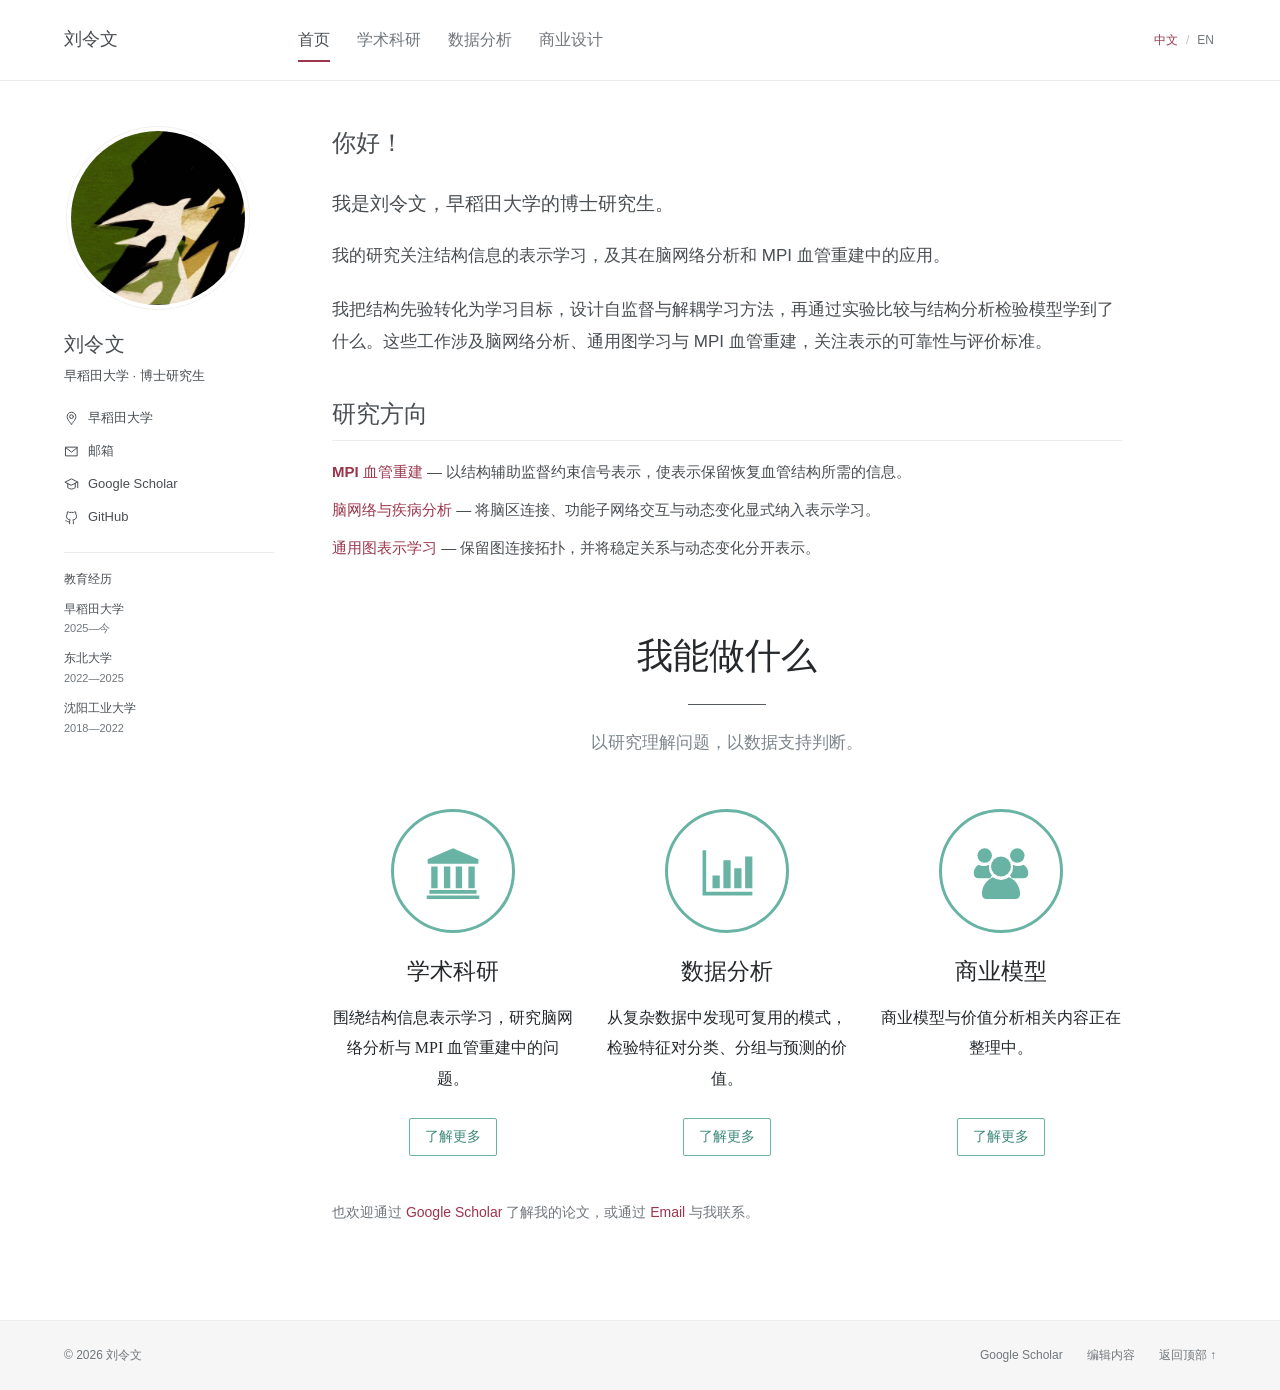
==== commit 9b0fb1ab: "Replace homepage with updated academic layout" ====
--- a/index.html
+++ b/index.html
@@ -3,54 +3,51 @@
 <head>
   <meta charset="utf-8">
   <meta name="viewport" content="width=device-width, initial-scale=1">
-  <meta name="description" content="刘令文 · 学术科研、数据分析与商业设计。">
+  <meta name="description" content="刘令文，早稻田大学博士研究生。结构信息表示学习、脑网络分析与 MPI 血管重建。">
   <meta name="theme-color" content="#ffffff">
   <title>刘令文 | 个人主页</title>
-  <link rel="icon" href="data:,">
-  <link rel="stylesheet" href="style.css?v=20261028-ds-v19">
-  <script defer src="content.js?v=20261028-ds-v19"></script>
-  <script defer src="site-core.js?v=20261028-ds-v19"></script>
-  <script defer src="app.js?v=20261028-ds-v19"></script>
+  <link rel="icon" href="data:image/svg+xml,%3Csvg xmlns='http://www.w3.org/2000/svg' viewBox='0 0 64 64'%3E%3Crect width='64' height='64' rx='12' fill='%239c354b'/%3E%3Ctext x='32' y='43' text-anchor='middle' fill='white' font-family='Georgia' font-size='33'%3EL%3C/text%3E%3C/svg%3E">
+  <link rel="stylesheet" href="style.css?v=20261030-normal-context">
+  <script defer src="content.js?v=20261030-merged-pubs"></script>
+  <script defer src="site-core.js"></script>
+  <script defer src="app.js?v=20261030-normal-context"></script>
 </head>
 <body>
   <a class="skip-link" id="skip-link" href="#main">跳转到正文</a>
-  <header class="site-header">
-    <div class="container header-inner">
+  <header class="masthead">
+    <div class="masthead-inner">
+      <a class="site-name" id="site-name" href="#home">刘令文</a>
+      <button class="menu-toggle" id="menu-toggle" type="button" aria-label="打开导航" aria-expanded="false" aria-controls="site-nav"><span></span><span></span><span></span></button>
+      <nav class="site-nav" id="site-nav" aria-label="主导航">
+        <a href="#home" data-page="home">首页</a>
+        <a href="#research" data-page="research">学术科研</a>
+        <a href="#data" data-page="data">数据分析</a>
+        <a href="#business" data-page="business">商业设计</a>
+      </nav>
       <div class="language-switch" role="group" aria-label="语言 / Language">
-        <button type="button" data-lang="zh" aria-pressed="true">中文</button>
-        <span aria-hidden="true">/</span>
-        <button type="button" data-lang="en" aria-pressed="false">EN</button>
+        <button type="button" data-lang="zh" aria-pressed="true">中文</button><span aria-hidden="true">/</span><button type="button" data-lang="en" aria-pressed="false">EN</button>
       </div>
     </div>
   </header>
-  <main class="container cv-layout" id="main">
-    <aside class="intro" id="home" aria-label="关于我">
-      <div class="portrait" id="portrait" hidden></div>
-      <div class="intro-copy">
-        <h1 id="profile-name">刘令文</h1>
-        <p class="affiliation" id="profile-affiliation"></p>
-        <p class="bio" id="profile-bio"></p>
-        <nav class="profile-links" id="profile-links" aria-label="联系方式"></nav>
-        <section class="profile-experience" id="profile-experience" aria-labelledby="experience-label">
-          <h2 class="sidebar-heading" id="experience-label">教育经历</h2>
-          <div id="experience-list"></div>
-        </section>
-        <nav class="page-toc" id="page-toc" aria-labelledby="toc-label"></nav>
+  <div class="page-layout">
+    <aside class="author-sidebar" id="author-sidebar" aria-label="个人信息">
+      <a class="author-avatar" href="#home" id="portrait-link"><img id="profile-photo" src="selfphoto.jpg" alt="刘令文" width="176" height="176"></a>
+      <div class="author-copy">
+        <h2 class="author-name" id="profile-name">刘令文</h2>
+        <p class="author-affiliation" id="profile-affiliation">早稻田大学 · 博士研究生</p>
+        <ul class="author-links" id="profile-links"></ul>
       </div>
+      <section class="sidebar-education" id="sidebar-education" aria-labelledby="sidebar-education-title"></section>
+      <nav class="page-toc" id="page-toc" aria-label="本页目录" hidden></nav>
     </aside>
-    <div class="focus">
-      <div class="tabs" role="tablist" aria-label="选择专业方向" id="focus-tabs">
-        <a id="tab-research" class="tab" href="#research" role="tab" aria-controls="panel-research" aria-selected="true">学术科研</a>
-        <a id="tab-data" class="tab" href="#data" role="tab" aria-controls="panel-data" aria-selected="false" tabindex="-1">数据分析</a>
-        <a id="tab-business" class="tab" href="#business" role="tab" aria-controls="panel-business" aria-selected="false" tabindex="-1">商业设计</a>
-      </div>
-      <div id="tab-panels"><p class="loading-note">正在载入内容…</p></div>
-      <noscript><p>此主页需要 JavaScript 才能切换语言和显示项目。请在浏览器中启用 JavaScript。</p></noscript>
-    </div>
-  </main>
-  <footer class="container footer">
-    <span id="footer-text">刘令文 · 个人主页</span>
-    <a class="editor-entry" id="edit-entry" href="edit.html">编辑内容</a>
+    <main id="main" class="page-content" tabindex="-1">
+      <p>正在载入主页…</p>
+      <noscript>请启用 JavaScript，以查看全部内容并切换语言。</noscript>
+    </main>
+  </div>
+  <footer class="site-footer">
+    <div class="footer-inner"><span id="footer-text">© 2026 刘令文</span><div class="footer-links"><a id="footer-scholar" href="https://scholar.google.com/citations?user=CKPYcu4AAAAJ&amp;hl=en&amp;oi=ao" target="_blank" rel="noopener noreferrer">Google Scholar</a><a id="edit-entry" href="edit.html">编辑内容</a><a id="back-top" href="#top">返回顶部 ↑</a></div></div>
   </footer>
+  <dialog class="figure-dialog" id="figure-dialog" aria-labelledby="figure-title"><div class="figure-bar"><h2 id="figure-title"></h2><button id="figure-close" type="button" aria-label="关闭图片">×</button></div><figure><img id="figure-image" alt=""><figcaption id="figure-source"></figcaption></figure></dialog>
 </body>
 </html>
--- a/style.css
+++ b/style.css
@@ -1,492 +1,75 @@
-/* Minimal personal homepage — edit content in edit.html, not here. */
-:root {
-  --text: #20262e;
-  --subtext: #606872;
-  --link: #2358a8;
-  --line: #e3e7eb;
-  --soft: #f5f7f9;
-  --width: 830px;
+:root{--ink:#494e52;--muted:#71777c;--link:#9c354b;--rule:#ececed;--paper:#fff;--soft:#f6f6f6;--width:1200px;--sidebar:210px;--gap:58px;font-family:-apple-system,BlinkMacSystemFont,"Segoe UI","Helvetica Neue",Arial,"Noto Sans SC","PingFang SC","Microsoft YaHei",sans-serif;color:var(--ink);background:var(--paper);font-synthesis:none}
+*{box-sizing:border-box}html{scroll-behavior:smooth;scroll-padding-top:100px}body{margin:0;font-size:17px;line-height:1.75;min-height:100vh;display:flex;flex-direction:column}button,input,textarea,select{font:inherit}button,a{-webkit-tap-highlight-color:transparent}a{color:var(--link);text-decoration:none;text-underline-offset:4px}a:hover{text-decoration:underline}button{cursor:pointer}button:disabled{cursor:default}a:focus-visible,button:focus-visible,summary:focus-visible{outline:2px solid var(--link);outline-offset:5px;border-radius:2px}[hidden]{display:none!important}img{max-width:100%}h1,h2,h3,h4,p,figure{margin:0}h1,h2,h3,h4{line-height:1.4;overflow-wrap:anywhere}p{margin-bottom:1.1em}ul,ol{padding-left:1.3em}strong{font-weight:650}.skip-link{position:fixed;z-index:20;top:-100px;left:16px;background:white;padding:8px 18px;border:1px solid var(--link)}.skip-link:focus{top:12px}
+.masthead{border-bottom:1px solid var(--rule);background:rgba(255,255,255,.98);position:sticky;top:0;z-index:10}.masthead-inner{max-width:var(--width);margin:auto;min-height:80px;display:flex;align-items:center;gap:24px;padding:0 24px}.site-name{flex:0 0 var(--sidebar);color:var(--ink);font-size:18px;font-weight:700;white-space:nowrap}.site-nav{display:flex;align-items:stretch;gap:27px;min-height:80px}.site-nav a{color:var(--muted);font-size:16px;display:flex;align-items:center;position:relative;white-space:nowrap}.site-nav a:hover{text-decoration:none;color:var(--ink)}.site-nav a[aria-current=page]{color:var(--ink);font-weight:600}.site-nav a[aria-current=page]:after{content:"";position:absolute;bottom:18px;left:0;right:0;height:2px;background:var(--link)}.language-switch{margin-left:auto;display:flex;align-items:center;gap:6px;font-size:12px;white-space:nowrap;color:#c0c0c0}.language-switch button{border:0;background:none;padding:6px 2px;font-size:12px;color:var(--muted)}.language-switch button[aria-pressed=true]{color:var(--link);font-weight:700}.menu-toggle{display:none}
+.page-layout{width:100%;max-width:var(--width);padding:45px 24px 80px;margin:0 auto;display:grid;grid-template-columns:var(--sidebar) minmax(0,1fr);gap:var(--gap);flex:1;align-items:start}.author-sidebar{position:sticky;top:124px;font-size:13px;line-height:1.6;max-height:calc(100vh - 150px);overflow:auto;scrollbar-width:thin}.author-avatar{display:block;width:184px;height:184px;border:1px solid #f0f0f0;border-radius:50%;padding:4px;margin:0 0 20px 2px}.author-avatar img{width:174px;height:174px;object-fit:cover;object-position:center 39%;border-radius:50%;display:block}.author-name{font-size:20px;margin-bottom:7px;letter-spacing:.015em}.author-affiliation{font-size:13px;max-width:190px;line-height:1.65;margin-bottom:22px}.author-links{list-style:none;padding:0;margin:0;display:flex;flex-direction:column;gap:12px}.author-links li{display:flex;align-items:flex-start;gap:9px}.author-links a,.author-links span{color:var(--ink)}.author-links a:hover{color:var(--link)}.icon{display:block;flex:0 0 15px;width:15px;height:15px;margin-top:3px;fill:none;stroke:currentColor;stroke-width:1.6;stroke-linecap:round;stroke-linejoin:round}.page-toc{border-top:1px solid var(--rule);margin-top:30px;padding-top:18px}.toc-heading{font-size:11px;font-weight:600;letter-spacing:.09em;color:var(--muted);margin-bottom:8px}.page-toc a{display:block;font-size:12px;color:var(--muted);padding:4px 0}.page-toc a:hover{color:var(--link)}
+.page-content{min-width:0;max-width:790px;outline:none}.page-content p{overflow-wrap:anywhere}.greeting{font-size:24px;font-weight:650;margin:0 0 26px;letter-spacing:.01em}.home-intro{font-size:17px;line-height:1.9}.home-intro p{margin-bottom:22px}.home-intro .intro-lead{font-size:19px;line-height:1.9;margin-bottom:18px}.home-section{margin-top:38px}.section-heading{font-size:24px;font-weight:700;margin-bottom:17px;padding-bottom:10px;border-bottom:1px solid var(--rule)}.section-heading-row{display:flex;align-items:baseline;justify-content:space-between;gap:20px;border-bottom:1px solid var(--rule);padding-bottom:10px;margin-bottom:22px}.section-heading-row .section-heading{border:0;padding:0;margin:0}.small-link{font-size:12px;white-space:nowrap}.research-topics{list-style:none;padding:0;margin:0}.research-topics li{margin:10px 0;font-size:15px;line-height:1.85}.research-topics a{font-weight:600}.topic-description{color:var(--ink)}.featured-grid{display:grid;grid-template-columns:repeat(3,minmax(0,1fr));gap:22px}.featured-work{display:block;color:var(--ink);font-size:13px}.featured-work:hover{text-decoration:none}.featured-visual{height:130px;border:1px solid var(--rule);display:flex;align-items:center;justify-content:center;background:#fff;margin-bottom:11px;overflow:hidden}.featured-visual img{display:block;width:100%;height:100%;object-fit:contain;padding:7px;transition:transform .18s ease}.featured-work:hover .featured-visual img{transform:scale(1.025)}.featured-work h3{font-size:14px;line-height:1.65;font-weight:650}.featured-work:hover h3{color:var(--link)}.featured-work p{font-size:12px;line-height:1.6;color:var(--muted);margin:5px 0 0}.home-footnote{font-size:14px;margin-top:34px;color:var(--muted)}
+.page-title{font-size:29px;font-weight:700;letter-spacing:-.015em;margin:0 0 26px;border-bottom:1px solid var(--rule);padding-bottom:15px}.page-deck{font-size:16px;line-height:1.85;margin-bottom:30px}.concept{font-size:21px;font-weight:650;margin-bottom:10px}.concept-statement{color:var(--muted);font-size:16px}.strength-list{font-size:14px;padding-left:19px;margin:18px 0 34px}.strength-list li{padding:3px 0}.institution{margin-top:40px}.institution-head{display:flex;align-items:baseline;gap:16px;border-bottom:1px solid var(--rule);padding-bottom:11px;margin-bottom:20px}.institution-head h2{font-size:21px}.institution-period{font-size:13px;color:var(--muted);margin-left:auto;white-space:nowrap}.research-group{margin-bottom:32px}.group-title{font-size:17px;margin:25px 0 12px}.group-description{font-size:14px;line-height:1.85;color:var(--muted)}.project-entry{padding:23px 0;border-bottom:1px solid var(--rule);display:grid;grid-template-columns:minmax(0,1fr) 205px;gap:10px 25px;scroll-margin-top:104px}.project-title{font-size:18px;font-weight:650;line-height:1.65;margin-bottom:6px}.project-citation{font-size:12px;margin-left:6px;vertical-align:super}.project-meta{font-size:12px;margin-bottom:10px;line-height:1.7;color:var(--muted)}.project-brief{font-size:15px;line-height:1.85;margin-bottom:9px}.project-result{font-size:13px;line-height:1.85;color:var(--muted);margin-bottom:0}.model-thumb{align-self:start;border:1px solid var(--rule);background:#fff;padding:8px;position:relative;line-height:0;border-radius:2px;margin-top:5px}.model-thumb img{width:100%;height:135px;object-fit:contain}.model-thumb:hover{border-color:#c6b3b8}.enlarge-mark{position:absolute;right:5px;bottom:3px;background:#fff;color:var(--muted);font-size:14px;line-height:1;padding:3px}.entry-details{grid-column:1/-1;font-size:14px}.entry-details summary{cursor:pointer;color:var(--link);font-size:13px;width:fit-content;padding:4px 0}.entry-details[open] summary{margin-bottom:10px}.full-project-text{line-height:1.95;max-width:720px}.full-project-text p:last-child{margin:0}.project-contribution{grid-column:1/-1;border-left:2px solid #e3d5d8;padding-left:15px;font-size:14px}.project-contribution h4{font-size:13px;margin-bottom:8px}.project-entry.without-image{grid-template-columns:1fr}.research-footer{font-size:14px;margin-top:28px}.publication-intro{font-size:14px;color:var(--muted);margin-top:-8px;margin-bottom:30px}.publication-year{font-size:21px;margin:30px 0 12px}.publication-list{list-style:none;padding:0;margin:0}.publication-item{padding:12px 0 23px;border-bottom:1px solid var(--rule);margin-bottom:10px}.publication-title{font-size:17px;font-weight:600;line-height:1.6;display:block;margin-bottom:6px}.publication-authors{font-size:14px;margin-bottom:5px;line-height:1.7}.publication-venue{font-size:13px;color:var(--muted);margin:0;line-height:1.8}.publication-number{font-size:12px;color:var(--muted);font-weight:400;white-space:nowrap;margin-right:5px}
+.source-document{font-size:15px;line-height:2}.source-paragraph{margin:0 0 15px;white-space:pre-wrap;overflow-wrap:anywhere}.source-paragraph:empty{height:8px;margin-bottom:0}.source-paragraph.source-title{font-size:23px;font-weight:650;line-height:1.5;margin-bottom:22px}.source-paragraph.source-section{font-size:19px;font-weight:650;border-bottom:1px solid var(--rule);margin-top:25px;padding-bottom:9px}.source-paragraph.source-subheading{font-size:16px;font-weight:650;margin:24px 0 12px}.source-paragraph.source-reference{font-size:12px;color:var(--muted);line-height:1.8;margin-bottom:12px}.source-paragraph.source-note{font-size:13px;color:var(--muted);margin-bottom:7px}.source-project{padding:12px 0;border-bottom:1px solid var(--rule);margin-bottom:14px}.education-list{margin-top:15px}.education-entry{display:grid;grid-template-columns:135px 1fr;gap:25px;padding:25px 0;border-bottom:1px solid var(--rule)}.education-date{color:var(--muted);font-size:14px}.education-entry h2{font-size:20px;margin-bottom:9px}.education-entry p{font-size:15px;margin:0 0 6px}.education-focus{color:var(--muted)}.contact-section{margin-top:45px}.contact-section p{font-size:15px}.empty-state{color:var(--muted);font-size:16px;margin:26px 0}.site-footer{background:var(--soft);border-top:1px solid var(--rule);font-size:12px;color:var(--muted)}.footer-inner{max-width:var(--width);padding:24px;margin:0 auto;display:flex;justify-content:space-between;gap:20px;align-items:center}.footer-links{display:flex;gap:24px}.footer-links a{color:var(--muted)}
+.figure-dialog{border:1px solid #ddd;border-radius:4px;max-width:1000px;width:92vw;padding:22px;color:var(--ink);max-height:90vh}.figure-dialog::backdrop{background:rgba(26,29,32,.68)}.figure-bar{display:flex;align-items:center;justify-content:space-between;gap:25px;margin-bottom:15px}.figure-bar h2{font-size:17px}.figure-bar button{border:0;background:none;color:var(--ink);font-size:28px;line-height:1;padding:2px 8px}.figure-dialog figure{margin:0}.figure-dialog img{max-height:67vh;object-fit:contain;display:block;margin:auto}.figure-dialog figcaption{font-size:12px;color:var(--muted);margin-top:16px;overflow-wrap:anywhere}
+@media(min-width:1400px){:root{--width:1250px;--gap:65px}.masthead-inner{gap:31px}.site-nav{gap:31px}}
+@media(max-width:1100px){:root{--sidebar:185px;--gap:34px}.masthead-inner{gap:16px}.site-nav{gap:17px}.site-nav a{font-size:14px}.site-name{font-size:17px}.project-entry{grid-template-columns:minmax(0,1fr) 170px}.model-thumb img{height:115px}.featured-visual{height:110px}}
+@media(max-width:860px){:root{--sidebar:165px;--gap:26px}.masthead-inner{gap:15px;min-height:68px;flex-wrap:wrap}.site-name{flex:1}.language-switch{margin:0;order:2}.menu-toggle{display:flex;flex-direction:column;gap:4px;order:3;border:0;background:none;padding:10px}.menu-toggle span{width:20px;height:2px;background:var(--ink)}.site-nav{display:none;order:4;width:100%;min-height:0;gap:0;padding-bottom:14px;flex-wrap:wrap}.site-nav.is-open{display:flex}.site-nav a{padding:9px 18px 9px 0;min-height:40px}.site-nav a[aria-current=page]:after{bottom:4px;right:18px}.page-layout{padding-top:33px}.author-sidebar{top:99px}.author-avatar{width:150px;height:150px;margin-left:0}.author-avatar img{width:140px;height:140px}.author-name{font-size:18px}.author-affiliation{font-size:12px}.author-links{font-size:12px}.project-entry{grid-template-columns:1fr}.model-thumb{grid-row:2;width:225px}.model-thumb img{height:130px}.featured-grid{gap:14px}.featured-visual{height:95px}.home-intro{font-size:16px}.home-intro .intro-lead{font-size:17px}.section-heading{font-size:22px}}
+@media(max-width:640px){html{scroll-padding-top:85px}.masthead-inner{padding:0 21px}.site-name{font-size:17px}.page-layout{display:block;padding:28px 22px 50px}.author-sidebar{position:static;display:flex;gap:19px;max-height:none;overflow:visible;margin-bottom:36px;padding-bottom:25px;border-bottom:1px solid var(--rule)}.author-avatar{flex:0 0 104px;width:104px;height:104px;margin:0;padding:3px}.author-avatar img{width:96px;height:96px}.author-name{font-size:19px;margin:0 0 4px}.author-affiliation{font-size:12px;max-width:240px;margin-bottom:10px}.author-links{gap:7px;flex-direction:row;flex-wrap:wrap;column-gap:13px;font-size:11px}.author-links li{gap:4px}.author-links .location-item{display:none}.author-links .icon{width:12px;height:12px;flex-basis:12px;margin-top:3px}.page-toc{display:none}.greeting{font-size:23px;margin-bottom:20px}.home-intro{font-size:15px}.home-intro .intro-lead{font-size:17px;line-height:1.9}.home-intro p{margin-bottom:19px}.home-section{margin-top:30px}.section-heading{font-size:21px}.section-heading-row{gap:12px}.research-topics li{font-size:14px;margin:12px 0}.featured-grid{grid-template-columns:1fr;gap:20px}.featured-work{display:grid;grid-template-columns:118px 1fr;gap:0 15px}.featured-visual{grid-row:1/3;margin:0;height:90px}.featured-work h3{font-size:14px;align-self:end}.featured-work p{font-size:12px}.home-footnote{font-size:13px}.page-title{font-size:26px;margin-bottom:22px}.concept{font-size:20px}.page-deck{font-size:15px}.institution-head h2{font-size:19px}.institution-period{font-size:12px}.project-title{font-size:17px}.project-entry{padding:22px 0}.model-thumb{width:100%;max-width:340px}.model-thumb img{height:160px}.publication-title{font-size:16px}.publication-authors{font-size:13px}.education-entry{grid-template-columns:1fr;gap:7px;padding:22px 0}.education-entry h2{font-size:19px}.footer-inner{padding:21px 22px;align-items:flex-start;flex-direction:column;gap:10px}.footer-links{gap:22px}.source-document{font-size:14px}.figure-dialog{padding:15px}.figure-bar h2{font-size:15px}}
+@media(prefers-reduced-motion:reduce){html{scroll-behavior:auto}*{transition:none!important}}
+@media print{.masthead,.site-footer,.page-toc,.entry-details summary,.menu-toggle,.language-switch{display:none!important}.page-layout{display:block;max-width:none;padding:0}.author-sidebar{position:static;max-height:none;border-bottom:1px solid #ddd;margin-bottom:24px;padding-bottom:16px;display:flex;gap:25px}.author-avatar{width:90px;height:90px}.author-avatar img{width:80px;height:80px}.author-affiliation{margin-bottom:8px}.author-links{flex-direction:row}.page-content{max-width:none}.project-entry,.publication-item,.education-entry{break-inside:avoid}a{color:inherit}.entry-details:not([open]){display:none}}
+
+/* Three open columns, inspired by the supplied “How I can help” reference. */
+.home-services{--service-color:#68b3a3;text-align:center;margin:62px 0 44px;padding-top:10px;color:#25292c}
+.services-title{font-family:Georgia,"Noto Serif SC","Songti SC",serif;font-size:36px;font-weight:700;line-height:1.3;margin:0}
+.services-title:after{content:"";display:block;width:78px;height:1px;background:#555b5e;margin:24px auto 23px}
+.services-intro{font-family:Georgia,"Noto Serif SC","Songti SC",serif;font-size:17px;font-style:italic;line-height:1.8;color:#7c858b;max-width:570px;margin:0 auto 50px}
+.services-grid{display:grid;grid-template-columns:repeat(3,minmax(0,1fr));gap:32px}
+.service-item{display:flex;flex-direction:column;align-items:center;min-width:0}
+.service-icon{width:124px;height:124px;border:3px solid var(--service-color);border-radius:50%;display:flex;align-items:center;justify-content:center;margin-bottom:22px}
+.service-icon img{display:block;width:58px;height:58px}
+.service-title{font-size:23px;line-height:1.4;font-weight:750;margin:0 0 16px}
+.service-description{font-family:Georgia,"Noto Serif SC","Songti SC",serif;font-size:16px;line-height:1.9;margin:0 0 24px;overflow-wrap:normal}
+.service-link{display:inline-block;border:1.5px solid var(--service-color);border-radius:2px;padding:6px 15px;color:#3d8879;font-size:14px;line-height:1.7;margin-top:auto;transition:background .15s,color .15s}
+.service-link:hover{background:var(--service-color);color:#fff;text-decoration:none}
+@media(max-width:1100px) and (min-width:861px){.services-grid{gap:22px}.service-title{font-size:21px}.service-description{font-size:15px}}
+@media(max-width:860px) and (min-width:641px){.services-grid{gap:18px}.service-icon{width:100px;height:100px}.service-icon img{width:48px;height:48px}.service-title{font-size:19px}.service-description{font-size:14px}.service-link{padding:5px 11px;font-size:13px}}
+@media(max-width:640px){.home-services{margin-top:44px}.services-title{font-size:30px}.services-title:after{margin:19px auto}.services-intro{font-size:16px;margin-bottom:34px}.services-grid{grid-template-columns:1fr;gap:42px}.service-icon{width:112px;height:112px;margin-bottom:18px}.service-icon img{width:54px;height:54px}.service-title{font-size:23px;margin-bottom:12px}.service-description{max-width:310px;font-size:16px;margin-bottom:19px}.service-link{font-size:15px;padding:7px 18px}}
+
+/* Equal-weight project entries with the reference's slim blue accent. */
+.project-entry,.source-project,.publication-item{position:relative;border:0;border-radius:0;background:transparent;padding:3px 0 8px 25px;margin:0 0 34px}
+.project-entry::before,.source-project::before,.publication-item::before{content:"";position:absolute;left:0;top:0;bottom:3px;width:3px;border-radius:2px;background:linear-gradient(to bottom,#9fcaff 0%,#c9e1ff 64%,#edf5ff 100%);pointer-events:none}
+.project-entry:last-child,.source-project:last-child,.publication-item:last-child{margin-bottom:0}
+.project-entry .model-thumb{margin-top:0}
+.publication-item{padding-top:1px;padding-bottom:6px}
+.publication-list{margin-top:25px}
+.source-project{line-height:1.95}
+
+/* Education belongs to the profile rather than a separate page. */
+.author-sidebar{max-height:none;overflow:visible}
+.sidebar-education{border-top:1px solid var(--rule);margin-top:24px;padding-top:17px}
+.sidebar-heading{font-size:12px;font-weight:650;line-height:1.5;color:var(--ink);margin:0 0 12px}
+.sidebar-education-list{list-style:none;padding:0;margin:0}
+.sidebar-education-list li{margin:0 0 12px;line-height:1.55}
+.sidebar-education-list li:last-child{margin-bottom:0}
+.education-school{display:block;font-size:12px;font-weight:500;overflow-wrap:anywhere}
+.education-period{display:block;font-size:11px;color:var(--muted);margin-top:2px}
+.sidebar-education+.page-toc{margin-top:23px;padding-top:16px}
+@media screen and (min-width:641px) and (max-height:850px){.author-sidebar{position:static}}
+@media(max-width:640px){
+  .author-sidebar{display:grid;grid-template-columns:104px minmax(0,1fr);align-items:start;gap:19px;position:static;max-height:none;overflow:visible}
+  .author-copy{min-width:0}
+  .sidebar-education{grid-column:1/-1;margin-top:0;padding-top:15px;width:100%}
+  .sidebar-heading{font-size:12px;margin-bottom:9px}
+  .sidebar-education-list li{display:grid;grid-template-columns:minmax(0,1fr) auto;align-items:baseline;gap:12px;margin:0 0 8px}
+  .education-school{font-size:12px}
+  .education-period{font-size:11px;margin-top:0;white-space:nowrap}
+  .project-entry,.source-project,.publication-item{padding:2px 0 7px 17px;margin-bottom:29px}
+  .project-entry::before,.source-project::before,.publication-item::before{width:3px}
 }
-* { box-sizing: border-box; }
-html { scroll-behavior: smooth; }
-body { margin: 0; color: var(--text); background: white; font-family: -apple-system, BlinkMacSystemFont, "Segoe UI", "Noto Sans", Arial, sans-serif; font-size: 15px; line-height: 1.6; }
-a { color: var(--link); text-decoration: none; }
-a:hover { text-decoration: underline; }
-a:focus-visible, button:focus-visible, input:focus-visible, textarea:focus-visible { outline: 2px solid var(--link); outline-offset: 3px; }
-button, input, textarea { font: inherit; }
-.container { width: min(calc(100% - 44px), var(--width)); margin: 0 auto; }
-.skip-link { position: absolute; top: -100px; left: 20px; padding: 7px; background: white; z-index: 10; }
-.skip-link:focus { top: 10px; }
-.site-header { border-bottom: 1px solid var(--line); }
-.header-inner { display: flex; flex-wrap: wrap; align-items: center; justify-content: space-between; gap: 10px 25px; padding: 14px 0; }
-.site-name { font-size: 15px; font-weight: 700; letter-spacing: .1px; color: var(--text); }
-.site-links, .profile-links { display: flex; flex-wrap: wrap; gap: 8px 18px; }
-.site-links { font-size: 13px; }
-.intro { display: grid; grid-template-columns: 104px 1fr; gap: 24px; align-items: start; padding: 40px 0 35px; border-bottom: 1px solid var(--line); }
-.portrait { width: 104px; height: 104px; border: 1px solid var(--line); border-radius: 5px; overflow: hidden; display: flex; align-items: center; justify-content: center; background: #f1f3f5; color: #8c949e; font-size: 26px; font-weight: 600; }
-.portrait img { width: 100%; height: 100%; object-fit: cover; }
-h1 { font-size: 29px; margin: -4px 0 0; letter-spacing: -.5px; line-height: 1.35; }
-.affiliation { color: var(--subtext); margin: 5px 0 10px; }
-.bio { margin: 8px 0 9px; max-width: 650px; white-space: pre-line; }
-.profile-links { margin: 12px 0 0; font-size: 13px; }
-.focus { padding: 28px 0 54px; }
-.section-heading { font-size: 19px; margin: 0 0 13px; font-weight: 700; }
-.tabs { display: flex; gap: 0; overflow-x: auto; border-bottom: 1px solid var(--line); scrollbar-width: thin; }
-.tab { flex-shrink: 0; padding: 10px 20px 11px; color: #626b76; font-weight: 500; font-size: 14px; border-bottom: 2px solid transparent; margin-bottom: -1px; white-space: nowrap; }
-.tab:first-child { padding-left: 1px; margin-right: 20px; }
-.tab + .tab { margin-right: 20px; }
-.tab:hover { color: var(--text); text-decoration: none; }
-.tab[aria-selected="true"] { color: var(--text); font-weight: 650; border-bottom-color: var(--link); }
-.tab-panel { padding-top: 21px; }
-.track-title { font-size: 22px; font-weight: 700; margin: 0 0 5px; line-height: 1.3; }
-.track-description { margin: 0 0 16px; color: var(--subtext); }
-.concept { margin: 0 0 17px; }
-.concept-label { font-size: 12px; color: var(--subtext); margin-right: 6px; }
-.concept-value { font-size: 14px; font-weight: 650; }
-.method { padding: 13px 0 18px; border-top: 1px solid var(--line); border-bottom: 1px solid var(--line); }
-.small-title { font-weight: 700; font-size: 14px; margin: 0 0 8px; }
-.method-line { margin: 0; font-size: 14px; color: #414a54; }
-.method-step { display: inline; }
-.method-arrow { color: #8d96a0; padding: 0 9px; }
-.work { padding-top: 22px; }
-.item-list { margin: 0; padding: 0; list-style: none; }
-.work-item { padding: 14px 0 15px; border-bottom: 1px solid var(--line); }
-.work-item:first-child { padding-top: 5px; }
-.item-title-row { display: flex; align-items: baseline; justify-content: space-between; flex-wrap: wrap; gap: 2px 12px; }
-.item-title { font-size: 15px; margin: 0; font-weight: 650; line-height: 1.48; }
-.item-year { font-size: 12px; color: var(--subtext); white-space: nowrap; }
-.item-context { font-size: 12px; color: var(--subtext); margin: 2px 0 5px; }
-.item-summary { margin: 5px 0 2px; font-size: 14px; }
-.item-tools { font-size: 12.5px; margin: 4px 0 0; }
-.item-link { font-size: 13px; display: inline-block; margin-top: 5px; }
-.more { font-size: 13px; margin-top: 13px; padding: 3px 0; border: 0; color: var(--link); background: none; cursor: pointer; }
-.more:hover { text-decoration: underline; }
-details { margin-top: 10px; }
-summary { cursor: pointer; color: var(--link); font-size: 13px; }
-summary:hover { text-decoration: underline; }
-.notes-text { white-space: pre-line; font-size: 13px; color: #434a55; padding: 6px 0 2px; line-height: 1.6; }
-.papers { margin-top: 26px; }
-.papers-intro { color: var(--subtext); font-size: 13px; margin: 0 0 10px; }
-.pub-item { padding: 12px 0; border-bottom: 1px solid var(--line); }
-.pub-title { font-size: 14px; font-weight: 650; margin: 0 0 2px; }
-.pub-meta { font-size: 12px; color: var(--subtext); margin: 0; }
-.pub-link { font-size: 12px; display: inline-block; margin-top: 4px; }
-.empty-state { font-size: 14px; color: var(--subtext); padding: 8px 0; }
-.footer { border-top: 1px solid var(--line); color: #747d87; display: flex; flex-wrap: wrap; justify-content: space-between; gap: 10px; padding-top: 16px; padding-bottom: 36px; font-size: 12px; }
-.loading-note { padding: 24px 0; font-size: 13px; color: var(--subtext); }
-/* Editing interface: a utilitarian writing form, intentionally separate from the public site */
-.editor-body { background: #fafbfc; }
-.editor-head { background: white; border-bottom: 1px solid var(--line); }
-.editor-head .container { padding: 17px 0; display: flex; align-items: center; justify-content: space-between; gap: 14px; flex-wrap: wrap; }
-.editor-brand { font-weight: 700; font-size: 19px; margin: 0; }
-.editor-intro { max-width: 700px; margin: 24px 0 16px; color: #4b5663; }
-.editor-shell { padding-bottom: 60px; }
-.editor-switcher { display: flex; flex-wrap: wrap; gap: 8px; margin-bottom: 18px; }
-.editor-switcher button { background: white; border: 1px solid var(--line); padding: 7px 12px; border-radius: 4px; cursor: pointer; font-size: 13px; color: #3d4651; }
-.editor-switcher button[aria-pressed="true"] { background: #eef4ff; border-color: #9bb8e5; color: #173f79; font-weight: 650; }
-.edit-form { border: 1px solid var(--line); background: white; border-radius: 5px; padding: 22px 24px; }
-.edit-form h2 { margin: 0 0 6px; font-size: 21px; }
-.form-help { font-size: 13px; color: var(--subtext); margin: 0 0 22px; }
-.field { margin: 0 0 18px; }
-.field label { display: block; font-weight: 600; font-size: 13px; margin-bottom: 5px; }
-.field input, .field textarea { width: 100%; display: block; color: var(--text); border: 1px solid #cad2da; border-radius: 4px; padding: 9px 10px; background: #fff; font-size: 14px; line-height: 1.5; }
-.field textarea { min-height: 78px; resize: vertical; }
-.field-hint { font-size: 12px; margin-top: 3px; color: #7a8490; }
-.form-subhead { margin: 29px 0 12px; font-size: 16px; border-top: 1px solid var(--line); padding-top: 18px; }
-.editor-item { background: #f9fafb; border: 1px solid var(--line); padding: 13px 15px 6px; border-radius: 4px; margin: 10px 0; }
-.editor-item-head { display: flex; justify-content: space-between; gap: 12px; align-items: center; margin-bottom: 12px; }
-.editor-item-title { font-weight: 650; font-size: 13px; }
-.btn { background: white; border: 1px solid #b9c4d0; border-radius: 4px; cursor: pointer; color: #2d4662; font-size: 13px; padding: 8px 12px; }
-.btn:hover { background: #f0f4f7; }
-.btn-primary { background: #245ca7; border-color: #245ca7; color: white; }
-.btn-primary:hover { background: #1c4b89; }
-.btn-delete { border-color: #ead4d4; color: #96433a; padding: 4px 8px; }
-.btn-delete:hover { background: #fff4f4; }
-.editor-actions { position: sticky; bottom: 0; display: flex; flex-wrap: wrap; justify-content: space-between; gap: 10px; align-items: center; background: rgba(255,255,255,.97); border: 1px solid var(--line); border-radius: 4px; padding: 12px 14px; margin-top: 16px; box-shadow: 0 -2px 12px rgba(33,45,58,.035); }
-.editor-actions-right { display: flex; flex-wrap: wrap; gap: 8px; align-items: center; }
-.editor-status { color: #5d6873; font-size: 12px; }
-.editor-note { background: #fff; border-left: 3px solid #9fb7d5; padding: 11px 14px; margin: 16px 0; color: #465260; font-size: 13px; }
-@media (max-width: 600px) {
-  .container { width: min(calc(100% - 32px), var(--width)); }
-  .intro { grid-template-columns: 78px 1fr; gap: 16px; padding: 28px 0; }
-  .portrait { width: 78px; height: 78px; font-size: 20px; }
-  h1 { font-size: 24px; }
-  .tabs { justify-content: space-between; }
-  .tab { margin-right: 0 !important; padding: 10px 9px 11px !important; font-size: 13px; }
-  .method-arrow { padding: 0 4px; }
-  .edit-form { padding: 16px; }
+@media print{
+  .author-sidebar{display:grid;grid-template-columns:90px 1fr;position:static}
+  .sidebar-education{grid-column:1/-1}
+  .project-entry,.source-project,.publication-item{break-inside:avoid}
+  .project-entry::before,.source-project::before,.publication-item::before{print-color-adjust:exact;-webkit-print-color-adjust:exact}
 }
-@media (prefers-reduced-motion: reduce) { html { scroll-behavior: auto; } }
 
-/* Keep the editor scan-friendly: each project is closed until selected. */
-.editor-item > summary { padding: 1px 0; font-size: 13px; font-weight: 650; color: var(--text); }
-.editor-item > summary:hover { color: var(--link); text-decoration: none; }
-.editor-item[open] > summary { margin-bottom: 13px; }
-.editor-item button + button { margin-left: 5px; }
-/* Tiny bilingual control: same understated personal-homepage visual language. */
-.language-switch { display: inline-flex; align-items: center; gap: 8px; white-space: nowrap; color: #a2aab3; font-size: 13px; }
-.language-switch button { background: transparent; border: 0; color: #7b8590; padding: 2px 3px; font-size: 13px; cursor: pointer; }
-.language-switch button[aria-pressed="true"] { color: var(--text); font-weight: 700; }
-.language-switch button:hover { color: var(--link); text-decoration: underline; }
-.pub-original { font-size: 12px; line-height: 1.5; color: var(--subtext); margin: 1px 0 4px; }
-@media(max-width:600px){ .language-switch { margin-left: auto; } }
-/* Minimal editing controls for two translations */
-.editor-toolbar { display:flex; align-items:center; justify-content:space-between; flex-wrap:wrap; gap: 10px; margin: 17px 0; }
-.editor-locale { display:inline-flex; align-items:center; gap: 6px; font-size: 13px; }
-.editor-locale span { color:var(--subtext); margin-right:4px; }
-.editor-locale button { cursor:pointer; border:1px solid var(--line); background:#fff; color:#4f5864; padding:6px 13px; border-radius:4px; font-size:13px; }
-.editor-locale button[aria-pressed="true"] { border-color:#9eb7dc; color:#1d4f91; background:#ecf3fe; font-weight:650; }
-.edit-language-note { font-size:13px; padding: 8px 11px; background:var(--soft); color:#515d69; margin:5px 0 17px; }
-.paper-original-hint { font-size:12px; color:var(--subtext); margin:-6px 0 13px; overflow-wrap:anywhere; }
 
-/* V3: document-led, single-column academic writing. No cards or promotional hero. */
-:root { --width: 860px; --text:#20252b; --subtext:#5e6670; --line:#e3e6e9; --link:#265b96; --soft:#f5f7f9; }
-body { font-family: -apple-system,BlinkMacSystemFont,"Segoe UI",Roboto,"Helvetica Neue",Arial,"Noto Sans CJK SC","PingFang SC","Microsoft YaHei",sans-serif; font-size:15px; line-height:1.75; }
-[hidden] { display:none !important; }
-:focus-visible { outline:2px solid var(--link);outline-offset:4px; }
-.container { width:min(calc(100% - 44px),var(--width)); }
-.header-inner { padding:13px 0; }
-.intro { padding:31px 0 28px;gap:23px;grid-template-columns:96px minmax(0,1fr); }
-.portrait { width:96px;height:96px;position:relative;flex-shrink:0; }
-.portrait img { position:absolute;inset:0; }
-.bio { font-size:15px;margin:6px 0; }
-.profile-links { margin-top:8px; }
-.focus { padding-top:20px; }
-.tabs { gap:25px;overflow-x:visible; }
-.tab,.tab:first-child,.tab + .tab { margin:0;padding:9px 2px 11px; font-size:14px; }
-.tab-panel { padding-top:25px; }
-.research-intro { margin-bottom:25px; }
-.research-intro > .track-title { margin-bottom:12px; }
-.concept-title { font-size:24px;line-height:1.4;font-weight:650;margin:0 0 10px;letter-spacing:-.3px;overflow-wrap:anywhere; }
-.research-intro > .track-title + .concept-title { font-size:19px;letter-spacing:0; }
-.concept-statement { font-size:16px;line-height:1.8;margin:0 0 9px;font-weight:550; }
-.concept-description { color:var(--subtext);font-size:14px;line-height:1.85;margin:0; }
-.institution { margin-top:30px; }
-.institution-heading { display:flex;flex-wrap:wrap;align-items:baseline;justify-content:space-between;gap:4px 18px;padding-bottom:9px;border-bottom:1px solid #cdd3d9;margin-bottom:15px; }
-.institution-title { margin:0;font-size:20px;font-weight:650;line-height:1.5; }
-.institution-period { font-size:13px;color:var(--subtext);white-space:nowrap; }
-.research-group + .research-group { margin-top:30px; }
-.group-title { margin:0 0 8px;font-size:17px;line-height:1.65;font-weight:650; }
-.group-description { margin:0 0 20px;color:var(--subtext);font-size:14px;line-height:1.9; }
-.project { padding:0 0 20px;margin:0 0 18px;border-bottom:1px solid var(--line); }
-.project:last-child { margin-bottom:0;padding-bottom:6px;border-bottom:0; }
-.project-takeaway { font-size:16px;line-height:1.8;font-weight:650;margin:0 0 8px;overflow-wrap:anywhere; }
-.project-heading { display:flex;align-items:baseline;flex-wrap:wrap;gap:2px 14px;margin-bottom:6px; }
-.project-title { font-size:16px;margin:0;font-weight:650;line-height:1.65;overflow-wrap:anywhere; }
-.project-meta { color:var(--subtext);font-size:12px;line-height:1.7; }
-.project-copy { margin:4px 0 0;line-height:1.95;white-space:pre-line;overflow-wrap:break-word;font-size:15px; }
-.project-copy strong { font-weight:650;color:#161c23; }
-.project-footer { display:flex;flex-wrap:wrap;align-items:baseline;gap:5px 20px;margin-top:6px;font-size:12px; }
-.project-footer > a { white-space:nowrap; }
-.paper-details { margin:0; }
-.paper-details summary,.extra-notes summary { color:var(--subtext);font-size:12px; }
-.paper-original { margin:5px 0;font-size:12px;color:var(--subtext);max-width:690px; }
-.extra-notes { margin-top:4px; }
-.publications { margin-top:35px;border-top:1px solid var(--line);padding-top:16px; }
-.publications > summary { color:var(--text);font-size:14px;font-weight:600; }
-.editor-entry { color:var(--subtext); }
-.empty-state { padding:8px 0 40px; }
-.steps { padding-left:22px;margin:0; }
-:lang(en) .project-copy { line-height:1.8;font-size:14.5px; }
-:lang(en) .group-title { font-size:16px; }
-:lang(en) .concept-statement { font-size:15px; }
-@media (max-width:600px) {
- .container {width:calc(100% - 32px);}
- .intro {grid-template-columns:64px minmax(0,1fr);gap:15px;padding:25px 0;}
- .portrait {width:64px;height:64px;font-size:21px;}
- h1 {font-size:24px;}
- .affiliation,.bio {font-size:13px;line-height:1.8;}
- .profile-links {gap:6px 14px;font-size:12px;}
- .tabs {gap:16px;justify-content:flex-start;}
- .tab,.tab:first-child,.tab + .tab {font-size:13px;padding:9px 0 11px !important;}
- .concept-title {font-size:21px;}
- .concept-statement {font-size:15px;}
- .concept-description {font-size:13px;}
- .institution-title {font-size:18px;}
- .group-title {font-size:16px;}
- .project-copy {font-size:14px;line-height:1.95;}
- .project-title {font-size:15px;}
- .project-takeaway {font-size:15px;}
- .project-meta {font-size:11.5px;}
- .project-heading {gap:1px 10px;}
- :lang(en) .tab {font-size:12px;}
- :lang(en) .tabs {gap:15px;}
-}
-@media(max-width:360px){ .container{width:calc(100% - 24px);} :lang(en) .tabs {gap:12px;} }
-@media print {
- .site-header,.tabs,.footer,.project-footer,.publications,.extra-notes,.skip-link {display:none !important;}
- .container {width:100%;max-width:none;}
- .intro {padding:0 0 16px;}
- .focus {padding:0;}
- .project {break-inside:avoid;}
- .project-copy {font-size:11pt;}
- .institution-heading,.group-title {break-after:avoid;}
-}
-/* Writing tools are kept separate from the public reading layout. */
-.editor-shell .form-help {margin-bottom:18px;}
-.field select {width:100%;padding:9px 10px;border:1px solid #cad2da;border-radius:4px;background:#fff;font:inherit;font-size:14px;color:var(--text);}
-.field textarea {line-height:1.85;}
-.check-field {display:flex;align-items:center;gap:8px;font-size:13px;margin:9px 0 18px;color:var(--subtext);}
-.check-field input {accent-color:var(--link);width:16px;height:16px;}
-.writing-guide {background:#f7f8fa;border:1px solid var(--line);border-radius:4px;padding:11px 14px;margin:0 0 22px;}
-.writing-guide > summary {font-size:13px;color:#515a64;}
-.writing-guide ol {margin:14px 0 20px;padding-left:20px;line-height:1.8;font-size:13px;color:#5c6570;}
-.writing-guide li+li {margin-top:6px;}
-.form-details {margin:16px 0 20px;}
-.form-details > summary {font-size:13px;margin-bottom:12px;}
-.editor-item {padding:12px 15px;margin:10px 0;background:#fff;}
-.editor-item[open] {background:#fafbfc;}
-.editor-item > summary {overflow-wrap:anywhere;}
-.editor-item .item-tools {display:flex;flex-wrap:wrap;gap:8px;margin:14px 0 4px;}
-.editor-item button + button {margin-left:0;}
-button:disabled {opacity:.45;cursor:not-allowed;}
-.publish-note {font-size:12px;color:var(--subtext);margin:10px 0;}
-.editor-extra {margin:20px 0;}
-.extra-tools {display:flex;flex-wrap:wrap;gap:10px;margin-top:12px;}
-#preview-dialog {padding:0;border:1px solid var(--line);border-radius:6px;width:min(1000px,calc(100vw - 32px));max-width:1000px;height:90vh;max-height:90vh;box-shadow:0 16px 90px #0002;}
-#preview-dialog::backdrop {background:#1b26333b;}
-.preview-bar {height:58px;display:flex;align-items:center;justify-content:space-between;gap:14px;border-bottom:1px solid var(--line);padding:10px 18px;}
-.preview-bar h2 {font-size:14px;margin:0;}
-#preview-frame {border:0;width:100%;height:calc(100% - 58px);display:block;background:white;}
-@media(max-width:600px){.editor-switcher{gap:6px;}.editor-switcher button{padding:6px 9px;font-size:12px;}.editor-actions{padding:10px;}.editor-actions-right{gap:7px;}.preview-bar{padding:10px;}.preview-bar h2{font-size:12px;}}
-
-/* Personal CV: identity in the margin, concise research work in the main column. */
-body:not(.editor-body) { --width:1120px;--link:#596f93; }
-.site-header { border-bottom:0; }
-.header-inner { justify-content:flex-end;padding:16px 0 12px; }
-.cv-layout { display:grid;grid-template-columns:224px minmax(0,1fr);column-gap:64px;align-items:start;padding-top:13px; }
-.cv-layout .intro { display:block;position:relative;align-self:stretch;top:auto;padding:0 5px 4px 0;border:0; }
-.cv-layout .intro-copy { height:100%; }
-.cv-layout .portrait { width:100px;height:100px;margin-bottom:18px;border:0;border-radius:0; }
-.cv-layout h1 { margin:0 0 10px;font-size:30px;line-height:1.2;letter-spacing:-.8px; }
-.cv-layout .affiliation { margin:0 0 16px;font-size:13px;line-height:1.7; }
-.cv-layout .bio { margin:0 0 20px;font-size:13px;line-height:1.9; }
-.cv-layout .profile-links { display:flex;flex-direction:column;align-items:flex-start;gap:6px;margin:0;font-size:12px; }
-.contact-email { overflow-wrap:anywhere; }
-.profile-experience { margin-top:25px;padding:14px 12px 13px;border:1px solid #e1e5ed;border-radius:5px;background:#f7f8fb; }
-.sidebar-heading { margin:0 0 12px;font-size:14px;line-height:1.5;font-weight:650;color:var(--text); }
-.profile-experience > .sidebar-heading { margin-bottom:14px;padding-bottom:9px;border-bottom:1px solid #e2e7ef;font-size:16px;color:#36475f; }
-#experience-list { position:relative; }
-#experience-list::before { content:"";position:absolute;left:3px;top:9px;bottom:18px;width:1px;background:#d5deea; }
-.experience-item { position:relative;margin:0;padding:0 0 16px 16px; }
-.experience-item:last-child { padding-bottom:0; }
-.experience-item::before { content:"";position:absolute;left:0;top:7px;width:7px;height:7px;border:1px solid #9baac1;border-radius:50%;background:#f7f8fb; }
-.experience-item:first-child::before { background:var(--link);border-color:var(--link); }
-.experience-name { display:block;font-size:13px;font-weight:600;line-height:1.7;color:#45546c; }
-.experience-period { display:block;margin-top:2px;font-size:11px;line-height:1.6;font-variant-numeric:tabular-nums;color:#7c8595; }
-.page-toc { position:sticky;top:24px;max-height:calc(100vh - 48px);overflow-y:auto;scrollbar-width:thin;scrollbar-color:#d3dbe7 transparent;margin-top:26px;padding-top:20px;border-top:1px solid var(--line); }
-.toc-list,.toc-projects { margin:0;padding:0;list-style:none; }
-.toc-list > li + li { margin-top:3px; }
-.toc-link { display:block;padding:5px 10px;border-left:2px solid transparent;color:var(--subtext);font-size:12px;line-height:1.5;border-radius:0 3px 3px 0;overflow-wrap:anywhere; }
-.toc-link:hover { color:var(--link);background:#f6f8fb;text-decoration:none; }
-.toc-link[aria-current="location"] { color:var(--link);background:#edf1f8;border-left-color:var(--link);font-weight:650; }
-.toc-projects { margin:2px 0 8px 11px;padding-left:9px;border-left:1px solid #e1e5ed; }
-.toc-school { padding:9px 10px 3px;color:#7e8796;font-size:10px;line-height:1.5; }
-.toc-project .toc-link { font-size:11px;padding-top:4px;padding-bottom:4px; }
-.toc-project .toc-link { display:-webkit-box;-webkit-box-orient:vertical;-webkit-line-clamp:2;overflow:hidden; }
-.cv-layout .focus { padding:0 0 42px;min-width:0; }
-.cv-layout .tabs { gap:28px; }
-.cv-layout .tab,.cv-layout .tab:first-child,.cv-layout .tab + .tab { font-size:13px;padding:0 0 11px; }
-.cv-layout .tab-panel { padding-top:23px; }
-.research-overview { margin:0;padding:0;border:1px solid #dee4ee;border-radius:6px;background:#fff; }
-.idea-panel { padding:22px 24px;background:#f3f5fa;border-bottom:1px solid #e0e5ef;border-radius:5px 5px 0 0; }
-.idea-panel .concept-title { margin:0 0 14px;color:#405779;font-family:Georgia,"Times New Roman",serif;font-size:32px;font-weight:400;line-height:1.3;letter-spacing:-.55px; }
-.idea-panel .concept-statement { margin:0;max-width:64ch;font-size:15px;line-height:1.85;font-weight:400;color:#556176; }
-.idea-panel .concept-description { margin:12px 0 0;font-size:14px;line-height:1.9;color:var(--subtext); }
-.research-strengths { margin:0;padding:20px 24px 23px; }
-.cv-section-label { display:flex;align-items:center;gap:11px;margin:0 0 16px;font-size:21px;line-height:1.45;letter-spacing:-.25px;font-weight:650;color:#36475f; }
-.cv-section-label::before { content:"";width:22px;height:2px;flex-shrink:0;background:var(--link); }
-.section-count { color:#8892a2;font-size:13px;font-weight:400;letter-spacing:0; }
-.idea-panel,.research-strengths,.research-projects,.institution-block,.publications { scroll-margin-top:24px; }
-.capability-list { display:grid;grid-template-columns:repeat(3,minmax(0,1fr));gap:18px;margin:0;padding:0;list-style:none; }
-.capability-list li { min-width:0;padding-left:18px;border-left:1px solid #e4e8f0; }
-.capability-list li:first-child { padding-left:0;border-left:0; }
-.capability-list li+li { margin-top:0; }
-.capability-icon { display:block;width:24px;height:24px;margin:0 0 10px; }
-.capability-name { margin:0 0 5px;font-size:13.5px;line-height:1.6;font-weight:650;color:#455873; }
-.capability-description { margin:0;font-size:12.5px;line-height:1.85;color:#6e7889; }
-.selected-works { margin:24px 0 0; }
-.selected-works > .cv-section-label { margin-bottom:0; }
-.selected-project { display:grid;grid-template-columns:minmax(0,1fr) 156px;column-gap:24px;row-gap:0;align-items:start;padding:24px 0;border-bottom:1px solid var(--line); }
-.project-visual { width:76px;height:68px;object-fit:contain;background:#f5f7fb;border-radius:6px; }
-.selected-copy { grid-column:1;grid-row:1;min-width:0;align-self:start; }
-.selected-project:last-child { border-bottom:0; }
-.selected-heading { display:block; }
-.selected-title { min-width:0;margin:0;font-size:16px;font-weight:650;line-height:1.6; }
-.selected-meta { display:flex;flex-wrap:wrap;align-items:baseline;gap:3px 9px;margin-top:5px;color:var(--subtext);font-size:12px;line-height:1.8; }
-.selected-meta a { color:var(--subtext); }
-.project-model { font-weight:400;color:var(--subtext); }
-.project-citation { display:inline-block;vertical-align:baseline;margin-left:8px;font-size:12px;font-weight:500;color:var(--link);white-space:nowrap; }
-.reference-pending { display:inline-block;margin-left:9px;font-size:10.5px;font-weight:400;color:#8f97a5; }
-.selected-brief,.selected-result { margin:9px 0 0;font-size:13px;line-height:1.9;font-weight:400;color:#444d5c; }
-.selected-links { display:flex;gap:15px;margin-top:3px;font-size:11px; }
-.research-projects { margin-top:32px; }
-.institution-block + .institution-block { margin-top:30px;padding-top:25px;border-top:2px solid #cfd8e7; }
-.institution-label { display:flex;flex-wrap:wrap;align-items:baseline;justify-content:space-between;gap:4px 14px;padding:10px 13px;background:#f1f4f9;border-radius:3px; }
-.institution-name { margin:0;font-size:17px;font-weight:650;line-height:1.6; }
-.institution-dates { font-size:12px;color:var(--subtext); }
-.project-group { padding:0 12px; }
-.project-group + .project-group { margin-top:25px; }
-.project-group-title { margin:18px 0 6px;font-size:14px;line-height:1.8;font-weight:600; }
-.group-overview { margin:0 0 3px; }
-.group-overview > summary { font-size:11px;color:var(--subtext); }
-.group-overview .group-description { margin:8px 0 15px;font-size:13px;line-height:1.9; }
-.project-entry { scroll-margin-top:20px; }
-.project-entry.without-image { grid-template-columns:minmax(0,1fr); }
-.model-thumb { grid-column:2;grid-row:1;align-self:start;position:relative;display:block;width:156px;height:112px;padding:5px;border:1px solid #dee4ee;border-radius:3px;background:white;cursor:zoom-in; }
-.model-thumb:hover { border-color:var(--link); }
-.model-thumb .project-visual { display:block;width:100%;height:100%;object-fit:contain;background:white;border-radius:0; }
-.model-enlarge { position:absolute;bottom:0;right:3px;color:var(--link);font-size:13px;line-height:17px;background:white; }
-.entry-details { grid-column:1/-1;margin:14px 0 0; }
-.entry-details > summary { width:max-content;font-size:13px;line-height:1.9;color:var(--link); }
-.entry-details[open] > summary { font-weight:600; }
-.full-project-text { max-width:78ch;margin:15px 0 3px;padding:0 0 0 16px;border-left:2px solid #e0e5ef; }
-.project-contribution { grid-column:1/-1;margin-top:22px;padding-top:16px;border-top:1px solid #e3e7ed; }
-.project-contribution.is-placeholder { min-height:64px; }
-.contribution-heading { display:flex;flex-wrap:wrap;align-items:baseline;justify-content:space-between;gap:5px 12px; }
-.contribution-label { margin:0;font-size:13px;line-height:1.9;font-weight:600;color:#444d5c; }
-.contribution-status { color:#7c8695;font-size:13px;line-height:1.9; }
-.contribution-role,.contribution-copy { margin:8px 0 0;font-size:13px;line-height:1.9;white-space:pre-line; }
-.full-project-text .project-copy { font-size:13px;line-height:1.9;font-weight:400;color:#444d5c;margin:0 0 14px; }
-.full-project-text .project-copy:last-child { margin-bottom:0; }
-.project-entry .notes-text { font-size:13px;line-height:1.9; }
-.project-entry.without-image .selected-copy { grid-column:1/-1; }
-.model-dialog { width:min(1200px,calc(100vw - 32px));max-width:1200px;max-height:92vh;padding:0;border:1px solid #d2dbe8;border-radius:5px; }
-.model-dialog::backdrop { background:#1c253699; }
-.model-bar { display:flex;align-items:center;justify-content:space-between;gap:15px;padding:10px 16px;border-bottom:1px solid var(--line); }
-.model-title { margin:0;font-size:14px;line-height:1.7;font-weight:600; }
-.model-close { border:0;background:none;color:var(--subtext);font-size:26px;line-height:1;cursor:pointer;padding:3px 6px; }
-.model-dialog figure { margin:0;padding:15px; }
-.model-full-image { display:block;width:100%;max-height:72vh;object-fit:contain; }
-.model-source { margin-top:12px;font-size:11px;line-height:1.8;color:var(--subtext);overflow-wrap:anywhere; }
-.research-archive { margin-top:24px;padding-top:16px;border-top:1px solid var(--line); }
-.research-archive > summary,.cv-layout .publications > summary { font-size:12px;font-weight:500;color:var(--subtext); }
-.archive-content { padding-top:22px; }
-.archive-intro { margin:0 0 30px;font-size:14px;line-height:1.9;color:var(--subtext); }
-.research-line { margin-bottom:34px;scroll-margin-top:25px; }
-.research-line:last-child { margin-bottom:0; }
-.research-line-title { margin:0;font-size:18px;line-height:1.7;font-weight:600; }
-.research-line-meta { margin:4px 0 17px;font-size:12px;color:var(--subtext); }
-.research-line .group-description { margin-bottom:24px;font-size:14px;line-height:1.9; }
-.research-line-projects { margin-left:14px; }
-.research-line .project { padding-bottom:0;margin-bottom:26px;border-bottom:0;scroll-margin-top:25px; }
-.research-line .project:last-child { margin-bottom:0; }
-.research-line .project-takeaway { margin-bottom:9px;font-size:15px;line-height:1.85;font-weight:600; }
-.research-line .project-title { font-size:15px;font-weight:600; }
-.project-evidence { margin-top:7px;padding-left:12px; }
-.project-evidence .project-heading { gap:3px 10px;margin-bottom:4px; }
-.project-evidence .project-title { font-size:13px;font-weight:500;color:var(--subtext); }
-.project-evidence .project-meta { font-size:11.5px; }
-.project-evidence .project-copy { font-size:14px;line-height:1.95;color:#3d454e; }
-.cv-layout .publications { margin-top:35px;padding-top:28px;border-top:1px solid #cfd8e7; }
-.publications > .cv-section-label { margin-bottom:20px; }
-.citation-list { margin:0;padding:0;list-style:none;counter-reset:publication; }
-.publications .pub-item { position:relative;counter-increment:publication;margin:0 0 15px;padding:0 0 0 30px;border:0;font-size:13px;line-height:1.85;overflow-wrap:anywhere; }
-.publications .pub-item::before { content:"[" counter(publication) "]";position:absolute;left:0;top:0;color:#7e8796;font-size:12px;font-variant-numeric:tabular-nums; }
-.publications .pub-item:last-child { margin-bottom:0; }
-.publications .pub-item { scroll-margin-top:32px; }
-.publications .pub-item:target { background:#f1f4fa;outline:7px solid #f1f4fa;border-radius:2px; }
-.citation-title { font-weight:500; }
-.citation-venue { color:#6b7586; }
-.citation-year { white-space:nowrap; }
-body:not(.editor-body) .footer { margin-top:0;border-top:0;padding-top:0;padding-bottom:22px;font-size:11px; }
-:lang(en) .idea-panel .concept-statement { font-size:15px; }
-:lang(en) .capability-list { font-size:12.5px; }
-:lang(en) .project-evidence .project-copy { font-size:14px;line-height:1.85; }
-@media (min-width:561px) and (max-width:1020px) {
- .cv-layout { grid-template-columns:162px minmax(0,1fr);column-gap:30px; }
- .cv-layout h1 { font-size:25px; }
- .cv-layout .bio { font-size:12px; }
- .cv-layout .contact-email { font-size:11px; }
- .idea-panel .concept-title { font-size:28px; }
- .idea-panel { padding:18px 18px 20px; }
- .research-strengths { padding:18px; }
- .capability-list { gap:12px; }
- .capability-list li { padding-left:12px; }
- .capability-name { font-size:13px; }
- .capability-description { font-size:12px; }
- .selected-heading { flex-wrap:wrap;gap:2px 12px; }
- .selected-project { grid-template-columns:minmax(0,1fr) 104px;column-gap:18px; }
- .model-thumb { width:104px;height:84px;padding:4px; }
- .project-visual { width:58px;height:58px; }
-}
-@media(max-width:560px) {
- .cv-layout { display:block;padding-top:6px; }
- .cv-layout .intro { position:static;padding:0;margin-bottom:24px; }
- .cv-layout .intro-copy { height:auto; }
- .cv-layout h1 { font-size:28px;margin-bottom:5px; }
- .cv-layout .affiliation { margin-bottom:8px; }
- .cv-layout .bio { max-width:500px;margin-bottom:10px;line-height:1.8; }
- .cv-layout .portrait { float:right;width:64px;height:64px;margin:0 0 12px 18px; }
- .cv-layout .profile-links { flex-direction:row;flex-wrap:wrap;gap:3px 15px; }
- .cv-layout .profile-links .contact-email { flex-basis:100%; }
- .profile-experience { margin-top:19px;padding:12px; }
- .sidebar-heading { font-size:13px;margin-bottom:9px; }
- .profile-experience > .sidebar-heading { font-size:15px;margin-bottom:12px;padding-bottom:8px; }
- #experience-list { display:grid;grid-template-columns:repeat(3,minmax(0,1fr));gap:12px; }
- #experience-list::before { left:3px;right:3px;top:3px;bottom:auto;width:auto;height:1px; }
- .experience-item,.experience-item:last-child { display:flex;flex-direction:column;padding:14px 0 0; }
- .experience-item::before { top:0; }
- .experience-name { flex:1;font-size:11px;line-height:1.6; }
- .experience-period { font-size:10px; }
- .page-toc { position:static;max-height:none;overflow:visible;margin-top:18px;padding-top:13px; }
- .page-toc .sidebar-heading { margin-bottom:7px; }
- .toc-list { display:flex;align-items:stretch;gap:3px;overflow-x:auto;padding-bottom:7px;scrollbar-width:thin; }
- .toc-list > li { display:flex;align-items:center;flex-shrink:0; }
- .toc-list > li + li { margin-top:0; }
- .toc-link { white-space:nowrap;border-left:0;border-bottom:2px solid transparent;border-radius:3px 3px 0 0;font-size:11px;padding:6px 10px; }
- .toc-link[aria-current="location"] { border-bottom-color:var(--link); }
- .toc-projects { display:flex;align-items:center;margin:0 0 0 4px;padding:0;border:0; }
- .toc-projects .toc-school { display:none; }
- .toc-project .toc-link { display:block;overflow:visible;padding:6px 10px; }
- .cv-layout .tabs { gap:23px; }
- .cv-layout .tab,.cv-layout .tab:first-child,.cv-layout .tab + .tab { font-size:13px;padding:0 0 10px !important; }
- .cv-layout .tab-panel { padding-top:19px; }
- .idea-panel { padding:17px 15px 19px; }
- .idea-panel .concept-title { font-size:26px; }
- .idea-panel .concept-statement { font-size:14px; }
- .research-strengths { padding:17px 15px 19px; }
- .cv-section-label { font-size:20px;margin-bottom:14px;gap:10px; }
- .cv-section-label::before { width:18px; }
- .research-projects { margin-top:27px; }
- .capability-list { gap:10px; }
- .capability-list li { padding-left:10px; }
- .capability-list li+li { margin-top:0; }
- .capability-icon { width:22px;height:22px; }
- .capability-name { font-size:12px; }
- .capability-description { font-size:11.5px;line-height:1.8; }
- .selected-heading { flex-wrap:wrap;gap:2px 12px; }
- .selected-title { font-size:15px; }
- .selected-meta { font-size:12px; }
- .selected-project { grid-template-columns:minmax(0,1fr) 84px;column-gap:14px;padding:22px 0; }
- .full-project-text { padding-left:12px; }
- .model-thumb { width:84px;height:74px;padding:3px; }
- .project-contribution { margin-top:20px;padding-top:14px; }
- .project-group { padding:0 7px; }
- .institution-label { padding:9px 10px; }
- .institution-name { font-size:16px; }
- .project-group-title { font-size:13px; }
- .institution-block + .institution-block { margin-top:25px;padding-top:20px; }
- .model-dialog figure { padding:10px; }
- .project-visual { width:56px;height:56px; }
- .research-line-title { font-size:17px; }
- .research-line .group-description { font-size:13px; }
- .research-line-projects { margin-left:8px; }
- .research-line .project-takeaway { font-size:14px; }
- .project-evidence { padding-left:8px; }
- .project-evidence .project-copy,:lang(en) .project-evidence .project-copy { font-size:13px; }
- .publications .pub-item { font-size:12px;line-height:1.85;padding-left:26px;margin-bottom:14px; }
- .publications .pub-item::before { font-size:11px; }
-}
-@media print {
- .cv-layout { grid-template-columns:190px minmax(0,1fr);gap:30px; }
- .cv-layout .intro { position:static;align-self:start; }
- .cv-layout .intro-copy { height:auto; }
- .page-toc { display:none; }
- .cv-layout .publications { display:block !important; }
- .publications .pub-item { break-inside:avoid; }
- .research-line-heading { break-after:avoid; }
- .project-evidence .project-copy { font-size:11pt; }
- .selected-project { break-inside:avoid; }
-}
-@media(prefers-reduced-motion:reduce) { html { scroll-behavior:auto; } }
+.research-publications{margin-top:56px;scroll-margin-top:100px}
+.research-publications>.section-heading{font-size:25px;margin-bottom:22px}
+.research-publications>.publication-intro{margin:0 0 24px}
+@media(max-width:640px){.research-publications{margin-top:42px;scroll-margin-top:85px}.research-publications>.section-heading{font-size:22px}}
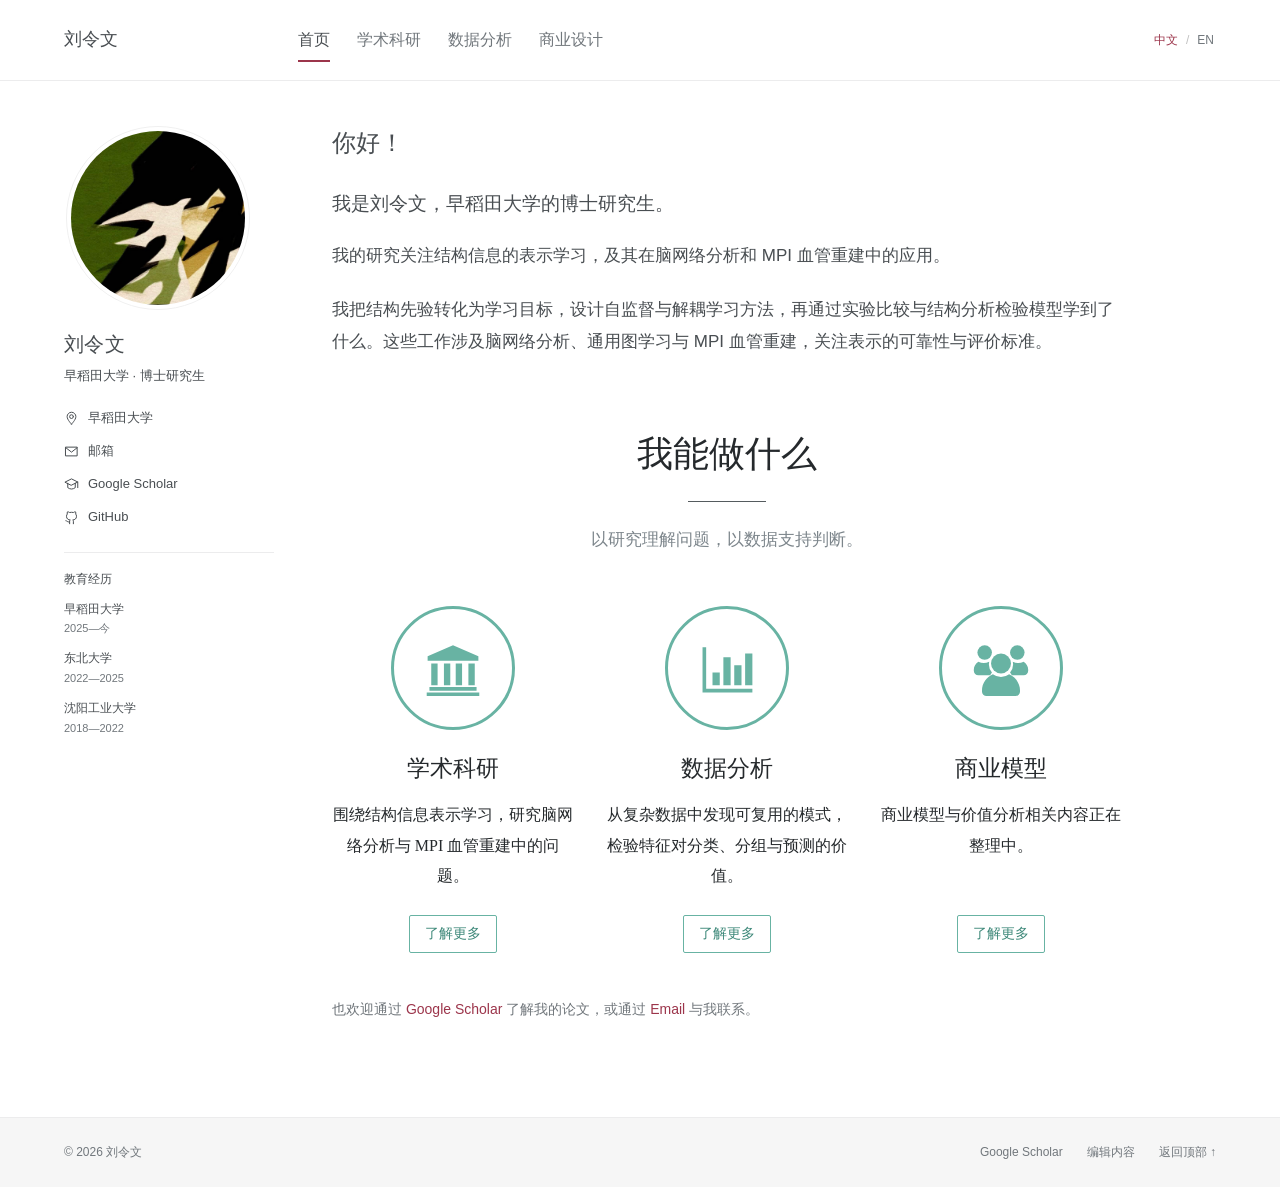
==== commit c1ee3489: "Remove research interests section from homepage" ====
--- a/index.html
+++ b/index.html
@@ -10,7 +10,7 @@
   <link rel="stylesheet" href="style.css?v=20261030-normal-context">
   <script defer src="content.js?v=20261030-merged-pubs"></script>
   <script defer src="site-core.js"></script>
-  <script defer src="app.js?v=20261030-normal-context"></script>
+  <script defer src="app.js?v=20261030-home-clean"></script>
 </head>
 <body>
   <a class="skip-link" id="skip-link" href="#main">跳转到正文</a>
